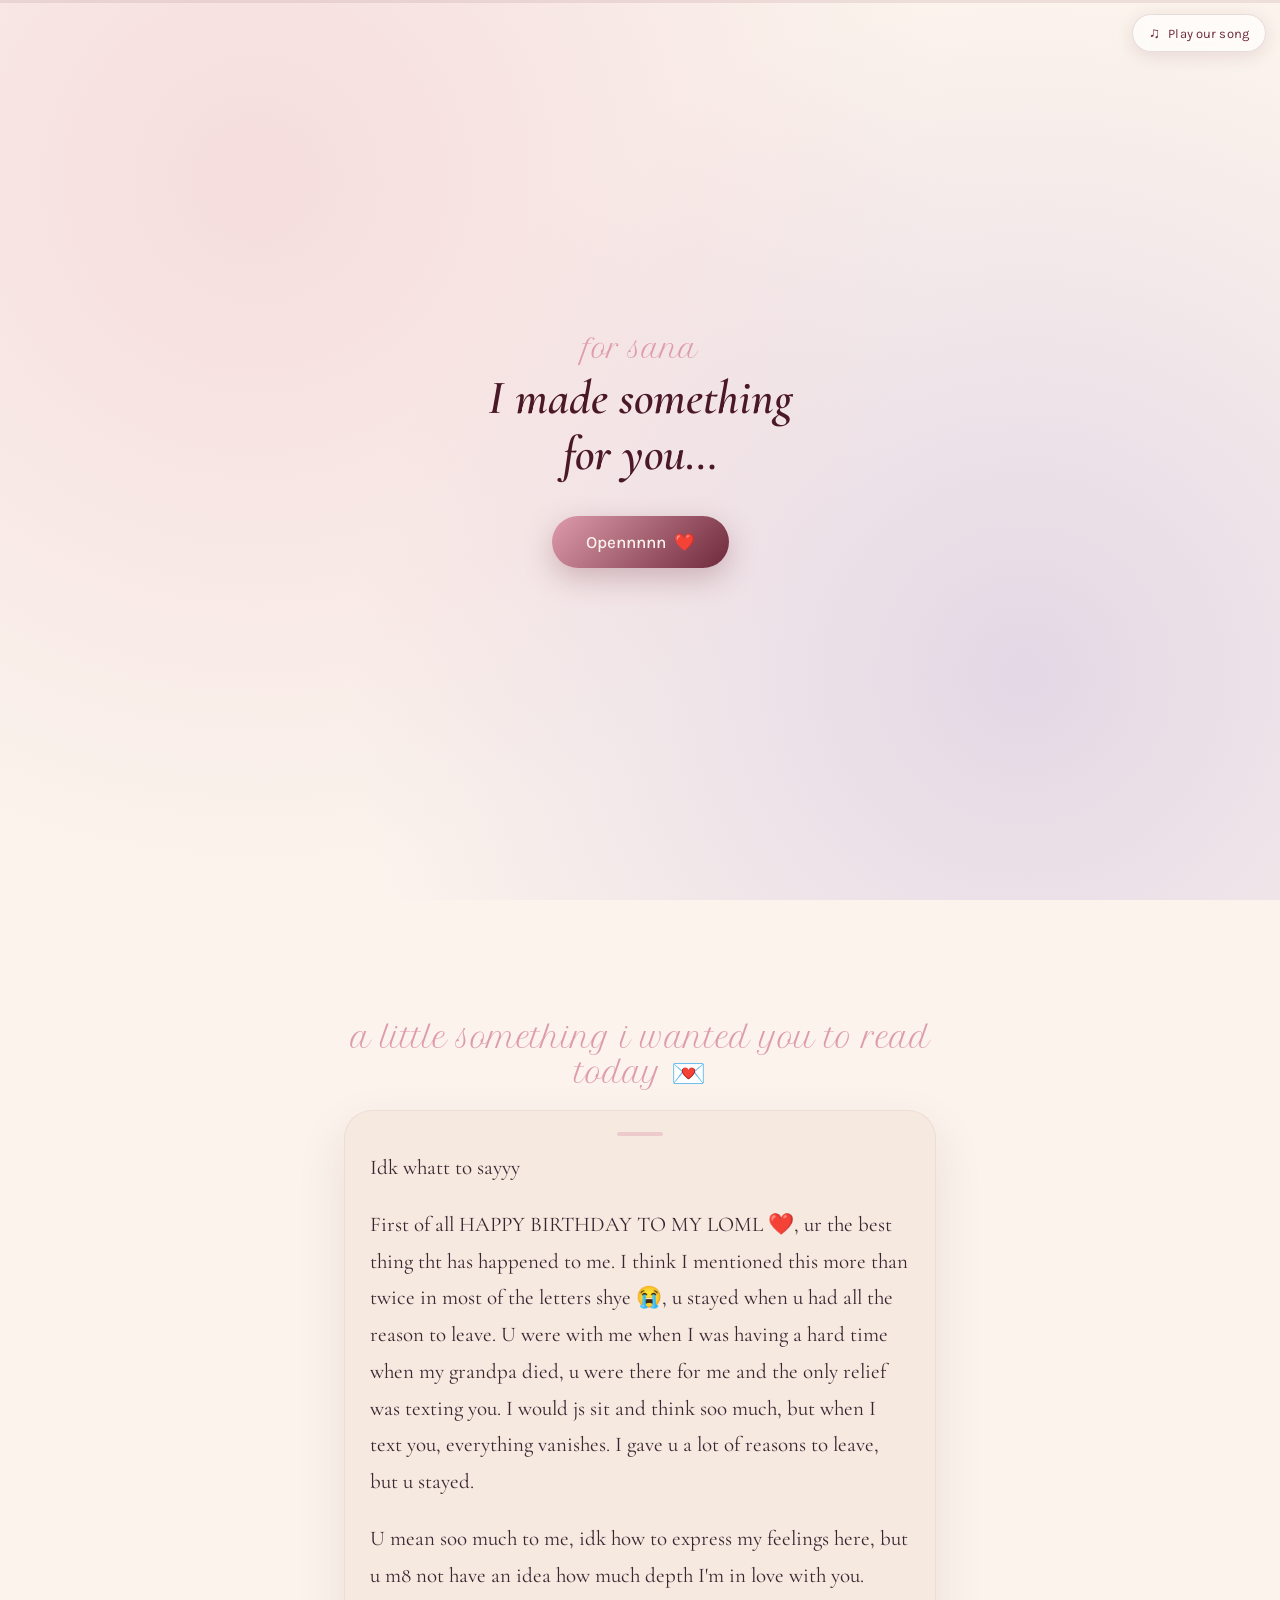
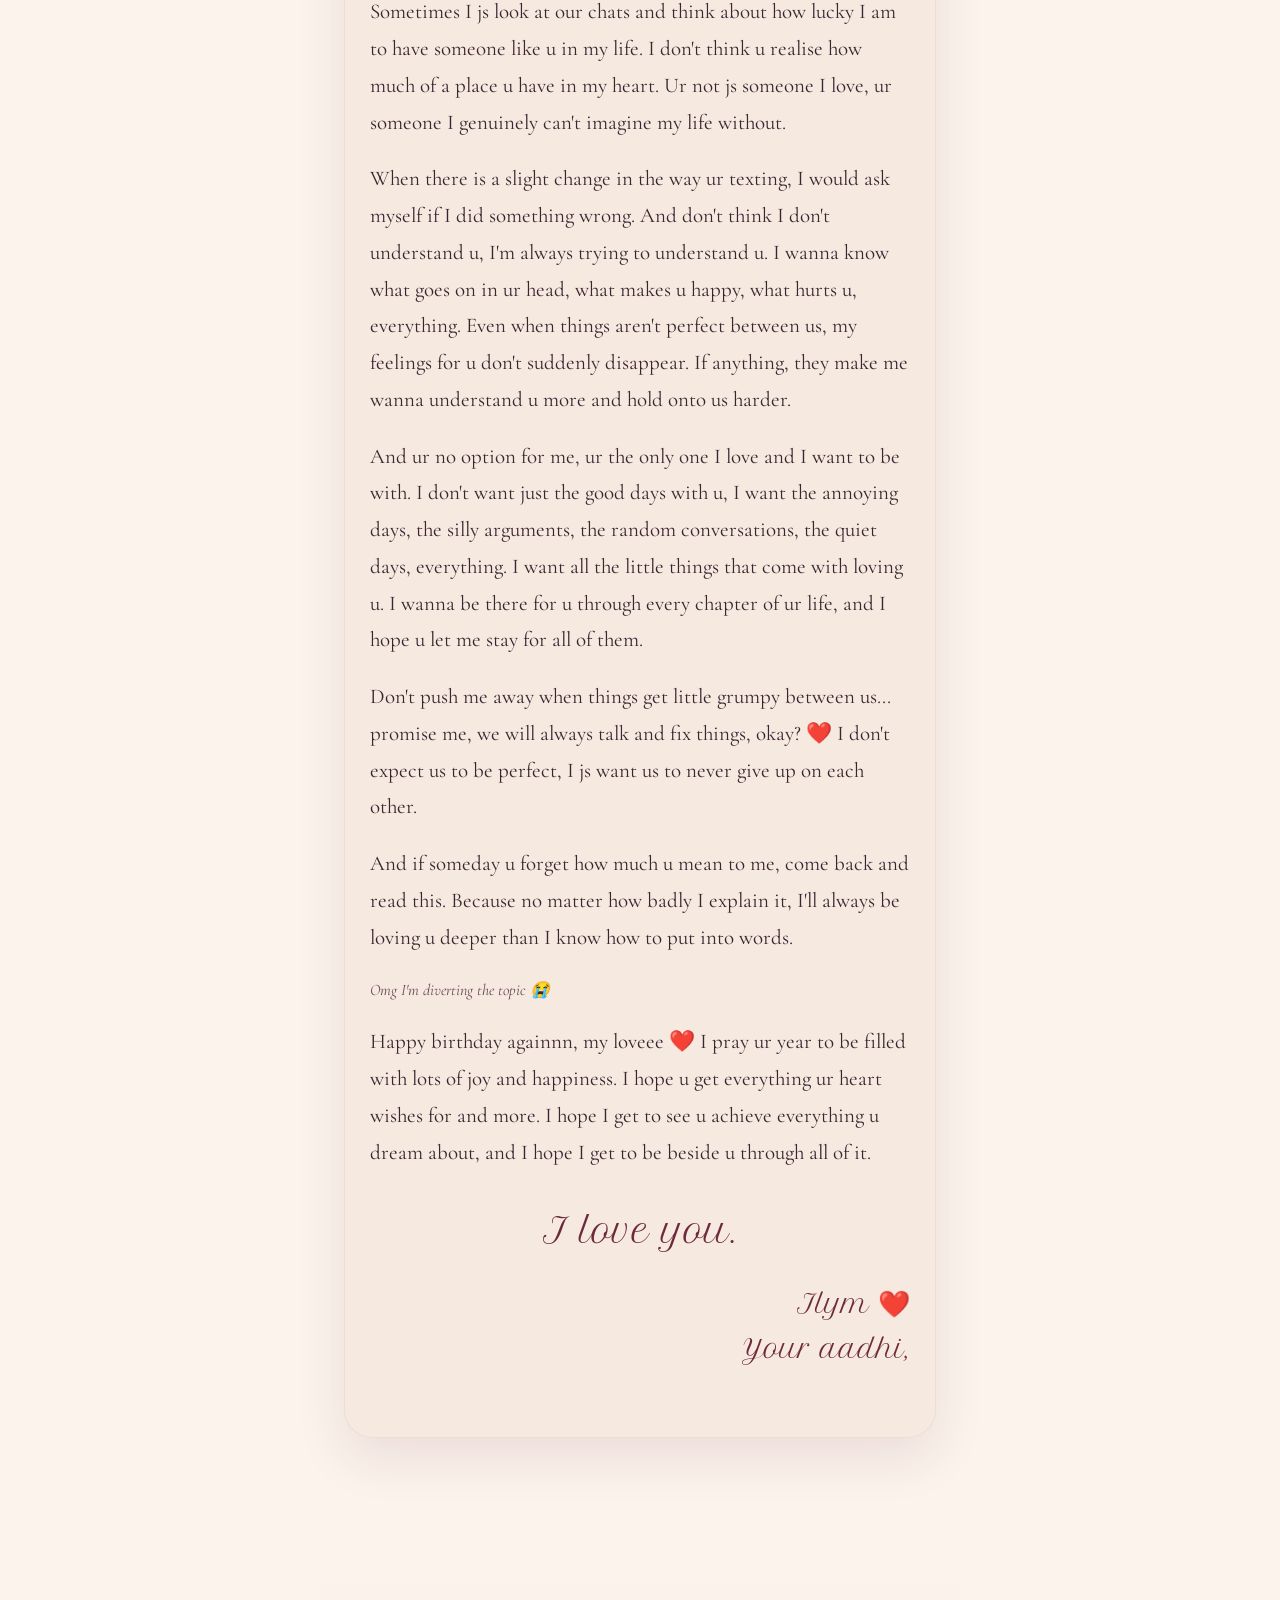
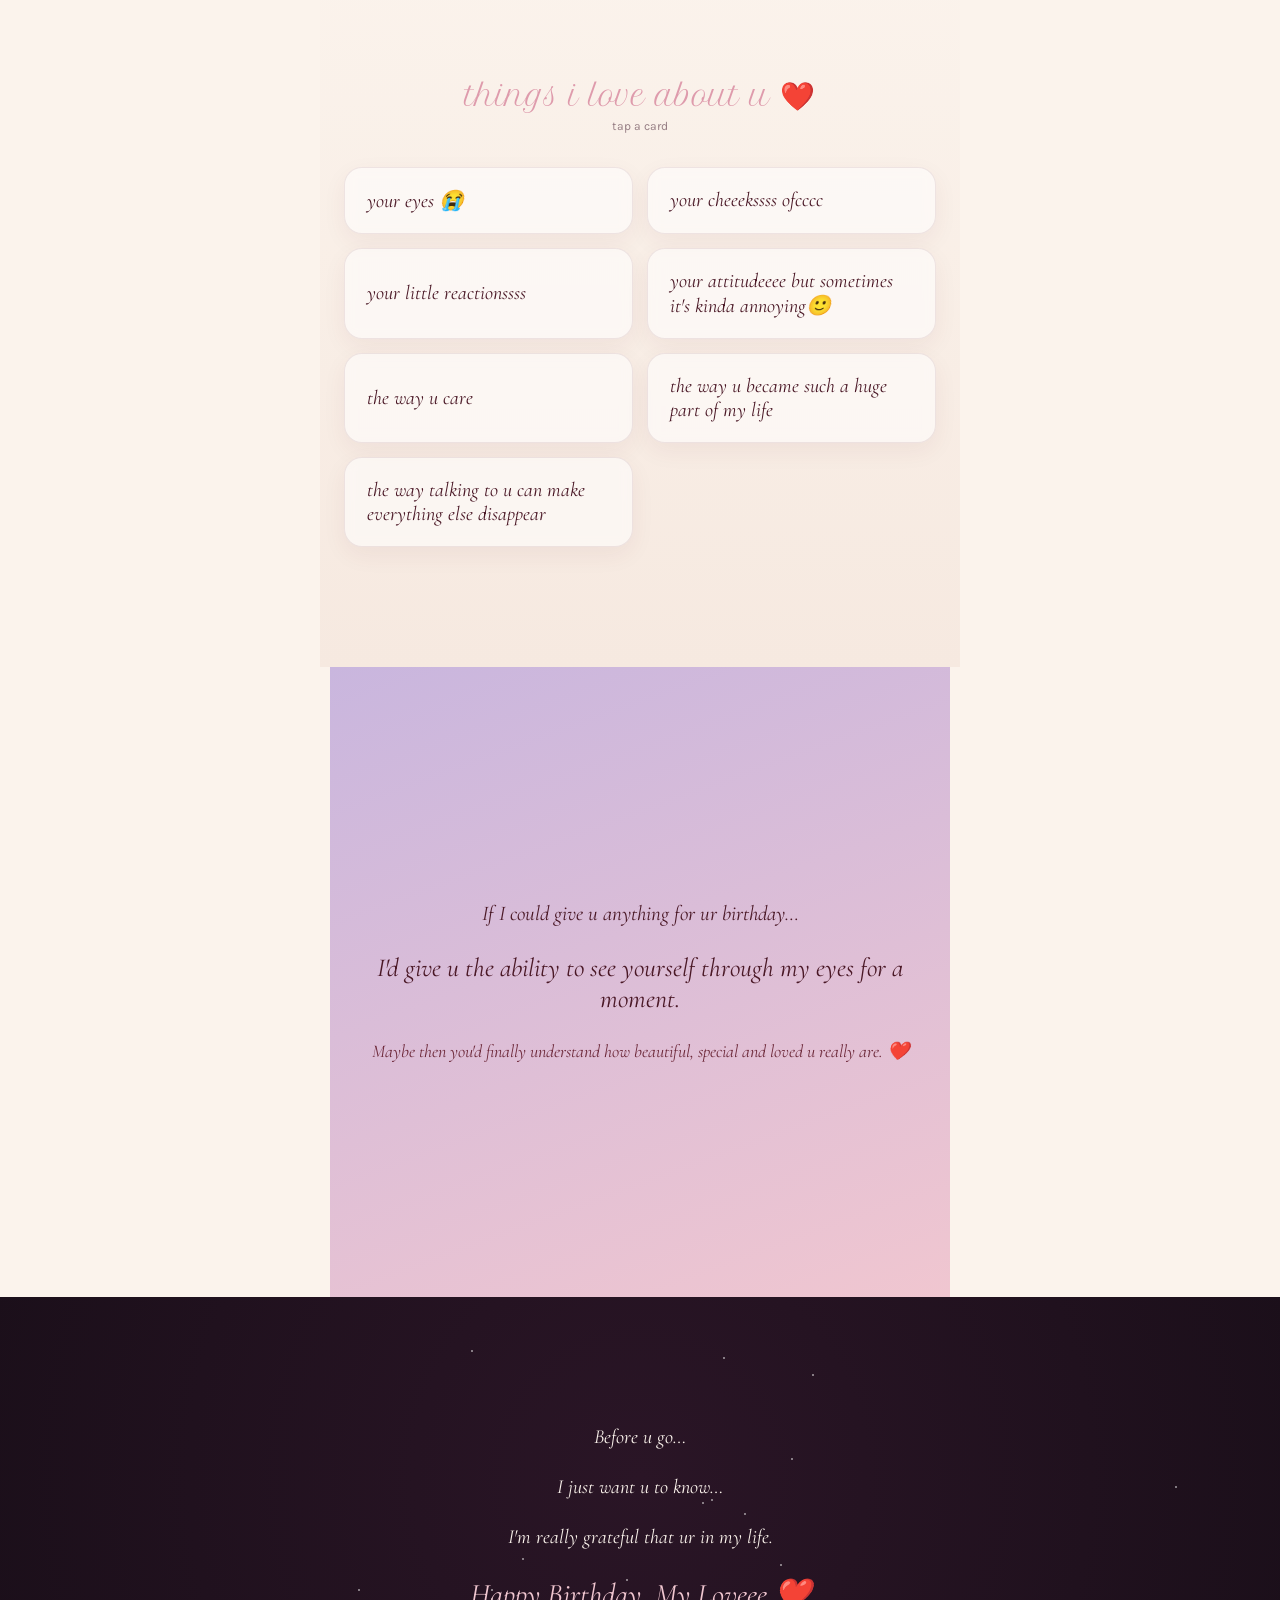
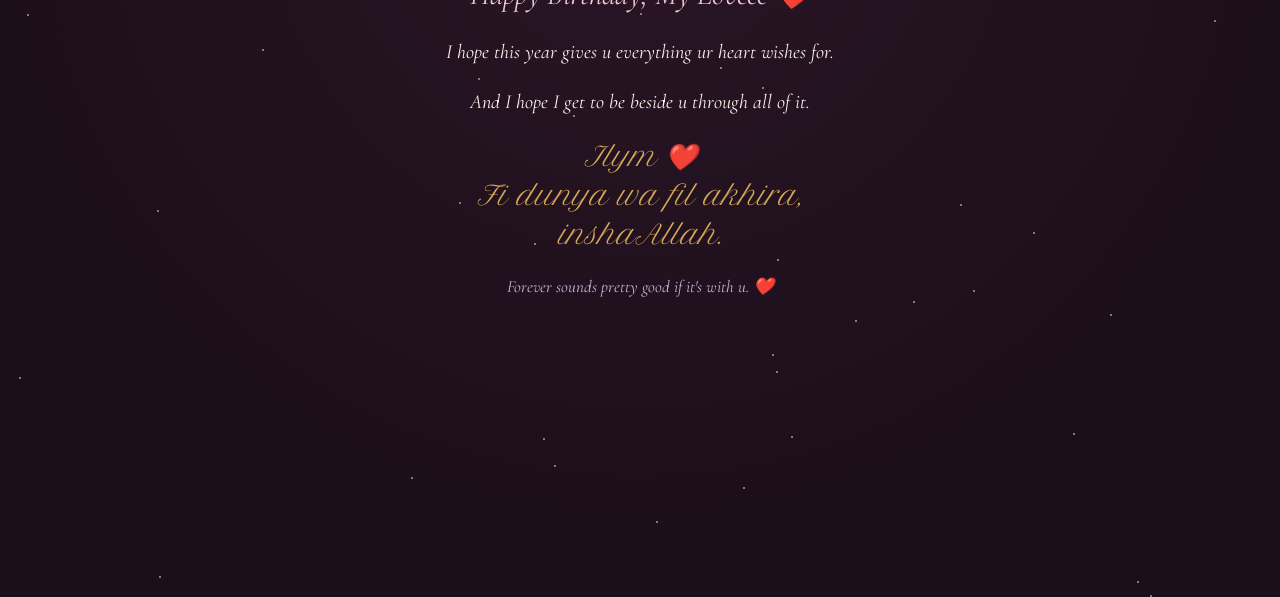
==== index.html @ a21d19b4 "Add files via upload" ====
<!DOCTYPE html>
<html lang="en">
<head>
<meta charset="UTF-8" />
<meta name="viewport" content="width=device-width, initial-scale=1.0, viewport-fit=cover" />
<title>Happy Birthday, My Love</title>
<link rel="preconnect" href="https://fonts.googleapis.com">
<link rel="preconnect" href="https://fonts.gstatic.com" crossorigin>
<link href="https://fonts.googleapis.com/css2?family=Cormorant+Garamond:ital,wght@0,400;0,500;0,600;1,400;1,500&family=Petit+Formal+Script&family=Karla:wght@400;500&display=swap" rel="stylesheet">
<link rel="stylesheet" href="style.css" />
</head>
<body>

<!-- progress bar -->
<div class="progress-track" aria-hidden="true">
  <div class="progress-fill" id="progressFill"></div>
</div>

<!-- floating hearts / sparkles layer (populated by script.js) -->
<div class="fx-layer" id="fxLayer" aria-hidden="true"></div>

<!-- music control -->
<div class="music-widget" id="musicWidget">
  <button class="music-toggle" id="musicToggle" aria-label="Play our song">
    <span class="music-icon">&#9835;</span>
    <span class="music-label">Play our song</span>
  </button>
  <div class="volume-row" id="volumeRow">
    <button class="mute-btn" id="muteBtn" aria-label="Mute">&#128266;</button>
    <input type="range" id="volumeSlider" min="0" max="100" value="55" aria-label="Volume" />
  </div>
  <!-- Replace src below with your song. Keep controls off; playback is user-initiated only. -->
  <audio id="bgMusic" loop preload="none">
    <source src="assets/our-song.mp3" type="audio/mpeg" />
  </audio>
</div>

<main id="main">

  <!-- ============ SECTION 0 — OPENING GATE ============ -->
  <section class="screen gate" id="gate">
    <div class="gate-inner">
      <p class="gate-eyebrow">for sana</p>
      <h1 class="gate-line">I made something<br>for you&hellip;</h1>
      <button class="open-btn" id="openBtn">
        <span>Opennnnn</span> <span class="heart-emoji">&#10084;&#65039;</span>
      </button>
    </div>
    <div class="gate-sparkles" aria-hidden="true"></div>
  </section>

  <!-- ============ SECTION 0.5 — TRANSITION GREETING ============ -->
  <section class="screen greet" id="greet">
    <h1 class="greet-line">Happy Birthday,<br>My Loveee <span class="heart-emoji">&#10084;&#65039;</span></h1>
  </section>

  <!-- ============ SECTION 1 — THE LETTER ============ -->
  <section class="section letter-section" id="letter-section">
    <p class="section-kicker">a little something i wanted you to read today &#128140;</p>

    <div class="letter-paper">
      <div class="letter-body" id="letterBody">
<p data-p>Idk whatt to sayyy</p>

<p data-p>First of all HAPPY BIRTHDAY TO MY LOML &#10084;&#65039;, ur the best thing tht has happened to me. I think I mentioned this more than twice in most of the letters shye &#128557;, u stayed when u had all the reason to leave. U were with me when I was having a hard time when my grandpa died, u were there for me and the only relief was texting you. I would js sit and think soo much, but when I text you, everything vanishes. I gave u a lot of reasons to leave, but u stayed.</p>

<p data-p>U mean soo much to me, idk how to express my feelings here, but u m8 not have an idea how much depth I'm in love with you. Sometimes I js look at our chats and think about how lucky I am to have someone like u in my life. I don't think u realise how much of a place u have in my heart. Ur not js someone I love, ur someone I genuinely can't imagine my life without.</p>

<p data-p>When there is a slight change in the way ur texting, I would ask myself if I did something wrong. And don't think I don't understand u, I'm always trying to understand u. I wanna know what goes on in ur head, what makes u happy, what hurts u, everything. Even when things aren't perfect between us, my feelings for u don't suddenly disappear. If anything, they make me wanna understand u more and hold onto us harder.</p>

<p data-p>And ur no option for me, ur the only one I love and I want to be with. I don't want just the good days with u, I want the annoying days, the silly arguments, the random conversations, the quiet days, everything. I want all the little things that come with loving u. I wanna be there for u through every chapter of ur life, and I hope u let me stay for all of them.</p>

<p data-p>Don't push me away when things get little grumpy between us... promise me, we will always talk and fix things, okay? &#10084;&#65039; I don't expect us to be perfect, I js want us to never give up on each other.</p>

<p data-p>And if someday u forget how much u mean to me, come back and read this. Because no matter how badly I explain it, I'll always be loving u deeper than I know how to put into words.</p>

<p class="letter-aside" data-p>Omg I'm diverting the topic &#128557;</p>

<p data-p>Happy birthday againnn, my loveee &#10084;&#65039; I pray ur year to be filled with lots of joy and happiness. I hope u get everything ur heart wishes for and more. I hope I get to see u achieve everything u dream about, and I hope I get to be beside u through all of it.</p>

<p class="letter-standalone" data-p>I love you.</p>

<p class="letter-signoff" data-p>Ilym &#10084;&#65039;<br>Your aadhi,</p>
      </div>
    </div>
  </section>

  <!-- ============ SECTION 2 — THINGS I LOVE ABOUT U ============ -->
  <section class="section love-section" id="love-section">
    <p class="section-kicker">things i love about u &#10084;&#65039;</p>
    <p class="section-hint">tap a card</p>

    <div class="love-grid" id="loveGrid">
      <button class="love-card" data-msg="i could get lost in them all day, not even exaggerating">
        <span class="love-front">your eyes &#128557;</span>
      </button>
      <button class="love-card" data-msg="ofccc the cutest thing i have ever seen in my life, no debate">
        <span class="love-front">your cheeekssss ofcccc</span>
      </button>
      <button class="love-card" data-msg="the way ur face does tht thing before u even say anything, i already know exactly what ur thinking">
        <span class="love-front">your little reactionssss</span>
      </button>
      <button class="love-card" data-msg="ok this one is a lil chaotic ngl but i wouldn't trade it for anything, it's just so u">
        <span class="love-front">your attitudeeee but sometimes it's kinda annoying&#128578;</span>
      </button>
      <button class="love-card" data-msg="the way u show up for people u love, it's actually one of my favorite things about u">
        <span class="love-front">the way u care</span>
      </button>
      <button class="love-card" data-msg="idk when it happened exactly but u became like, the main character of my whole life">
        <span class="love-front">the way u became such a huge part of my life</span>
      </button>
      <button class="love-card" data-msg="one text from u and every bad thing in my head just goes quiet">
        <span class="love-front">the way talking to u can make everything else disappear</span>
      </button>
    </div>
  </section>

  <!-- ============ SECTION 4 — IF I COULD GIVE U ANYTHING ============ -->
  <section class="section gift-section" id="gift-section">
    <p class="gift-line" data-p>If I could give u anything for ur birthday&hellip;</p>
    <p class="gift-line gift-line-main" data-p>I'd give u the ability to see yourself through my eyes for a moment.</p>
    <p class="gift-line gift-line-final" data-p>Maybe then you'd finally understand how beautiful, special and loved u really are. <span class="heart-emoji">&#10084;&#65039;</span></p>
  </section>

  <!-- ============ SECTION 5 — FINALE ============ -->
  <section class="screen finale" id="finale-section">
    <div class="stars" id="stars" aria-hidden="true"></div>
    <div class="finale-content">
      <p class="finale-line" data-p>Before u go&hellip;</p>
      <p class="finale-line" data-p>I just want u to know&hellip;</p>
      <p class="finale-line" data-p>I'm really grateful that ur in my life.</p>
      <p class="finale-line finale-big" data-p>Happy Birthday, My Loveee <span class="heart-emoji">&#10084;&#65039;</span></p>
      <p class="finale-line" data-p>I hope this year gives u everything ur heart wishes for.</p>
      <p class="finale-line" data-p>And I hope I get to be beside u through all of it.</p>
      <p class="finale-line finale-signoff" data-p>Ilym &#10084;&#65039;<br>Fi dunya wa fil akhira, inshaAllah.</p>
      <p class="finale-line finale-last" data-p>Forever sounds pretty good if it's with u. <span class="heart-emoji">&#10084;&#65039;</span></p>

      <div class="finale-heart" id="finaleHeart" aria-hidden="true">
        <svg viewBox="0 0 100 90" width="90" height="80">
          <path id="heartPath" d="M50 85 C 10 55, -5 25, 20 10 C 35 0, 48 8, 50 22 C 52 8, 65 0, 80 10 C 105 25, 90 55, 50 85 Z"/>
        </svg>
      </div>

      <button class="replay-btn" id="replayBtn">replay &#8635;</button>
    </div>
  </section>

</main>

<script src="script.js"></script>
</body>
</html>
---- style.css ----
/* ============================================================
   TOKENS
   ============================================================ */
:root{
  --cream:        #FBF3EC;
  --cream-2:      #F6E9E0;
  --blush:        #F0C6D0;
  --rose:         #DE9BAC;
  --burgundy:     #6E2A3B;
  --burgundy-deep:#4A1826;
  --lavender:     #C9B6DE;
  --ink:          #3A2430;
  --ink-soft:     #6B4C58;
  --dark-bg:      #1B0F1A;
  --dark-bg-2:    #2A1526;
  --gold:         #D9A857;

  --font-display: "Cormorant Garamond", serif;
  --font-script:  "Petit Formal Script", cursive;
  --font-body:    "Karla", sans-serif;

  --radius-lg: 28px;
  --radius-md: 18px;
  --ease: cubic-bezier(.22,.85,.32,1);
}

*,*::before,*::after{ box-sizing: border-box; }
html{ scroll-behavior: smooth; }

body{
  margin:0;
  font-family: var(--font-body);
  color: var(--ink);
  background: var(--cream);
  overflow-x: hidden;
  -webkit-tap-highlight-color: transparent;
}

@media (prefers-reduced-motion: reduce){
  *{ animation-duration: .001ms !important; animation-iteration-count: 1 !important; transition-duration: .001ms !important; scroll-behavior: auto !important; }
}

h1,h2,h3{ font-family: var(--font-display); font-weight:600; margin:0; }
p{ margin:0; }

.heart-emoji{ display:inline-block; }

/* ============================================================
   PROGRESS BAR
   ============================================================ */
.progress-track{
  position: fixed; top:0; left:0; right:0; height:3px;
  background: rgba(110,42,59,0.1);
  z-index: 500;
}
.progress-fill{
  height:100%; width:0%;
  background: linear-gradient(90deg, var(--rose), var(--burgundy));
  transition: width .1s linear;
}

/* ============================================================
   FX LAYER — floating hearts / sparkles
   ============================================================ */
.fx-layer{
  position: fixed; inset:0; pointer-events:none; z-index: 400; overflow:hidden;
}
.fx-heart, .fx-spark{
  position:absolute; will-change: transform, opacity;
}
.fx-heart{ font-size: 20px; opacity:.9; animation: floatUp 2.6s var(--ease) forwards; }
.fx-spark{ width:6px; height:6px; border-radius:50%; background: var(--gold); animation: sparkUp 1.6s ease-out forwards; }

@keyframes floatUp{
  0%{ transform: translateY(0) scale(.6) rotate(0deg); opacity:0; }
  15%{ opacity:1; }
  100%{ transform: translateY(-160px) scale(1.1) rotate(12deg); opacity:0; }
}
@keyframes sparkUp{
  0%{ transform: translateY(0) scale(0); opacity:0; }
  20%{ opacity:1; }
  100%{ transform: translateY(-70px) scale(1); opacity:0; }
}

/* ============================================================
   MUSIC WIDGET
   ============================================================ */
.music-widget{
  position: fixed; top: 14px; right: 14px; z-index: 450;
  display:flex; flex-direction:column; align-items:flex-end; gap:8px;
}
.music-toggle{
  display:flex; align-items:center; gap:8px;
  background: rgba(255,255,255,0.65);
  backdrop-filter: blur(10px);
  border: 1px solid rgba(110,42,59,0.15);
  color: var(--burgundy);
  padding: 9px 16px;
  border-radius: 999px;
  font-family: var(--font-body);
  font-size: 13px;
  letter-spacing: .01em;
  cursor:pointer;
  box-shadow: 0 4px 18px rgba(110,42,59,0.12);
  transition: transform .25s var(--ease), background .25s;
}
.music-toggle:active{ transform: scale(.96); }
.music-toggle.playing{ background: var(--burgundy); color: var(--cream); }
.music-icon{ font-size: 15px; }

.volume-row{
  display:none; align-items:center; gap:8px;
  background: rgba(255,255,255,0.65);
  backdrop-filter: blur(10px);
  border: 1px solid rgba(110,42,59,0.15);
  padding: 6px 12px;
  border-radius: 999px;
  box-shadow: 0 4px 18px rgba(110,42,59,0.1);
}
.volume-row.show{ display:flex; }
.mute-btn{ background:none; border:none; cursor:pointer; font-size:14px; color: var(--burgundy); }
#volumeSlider{ width: 80px; accent-color: var(--burgundy); }

/* ============================================================
   FULL SCREEN SECTIONS (gate / greet / finale)
   ============================================================ */
.screen{
  min-height: 100svh;
  display:flex; align-items:center; justify-content:center;
  text-align:center;
  padding: 32px 24px;
  position: relative;
}

/* ---- Gate ---- */
.gate{
  background:
    radial-gradient(circle at 20% 20%, rgba(240,198,208,0.5), transparent 55%),
    radial-gradient(circle at 80% 75%, rgba(201,182,222,0.45), transparent 55%),
    var(--cream);
}
.gate-inner{ position: relative; z-index: 2; max-width: 420px; }
.gate-eyebrow{
  font-family: var(--font-script);
  font-size: 26px;
  color: var(--rose);
  margin-bottom: 6px;
}
.gate-line{
  font-size: clamp(34px, 9vw, 48px);
  line-height: 1.15;
  color: var(--burgundy-deep);
  margin-bottom: 34px;
  font-style: italic;
}
.open-btn{
  font-family: var(--font-body);
  font-weight: 500;
  font-size: 17px;
  color: var(--cream);
  background: linear-gradient(135deg, var(--rose), var(--burgundy));
  border: none;
  padding: 16px 34px;
  border-radius: 999px;
  cursor: pointer;
  box-shadow: 0 10px 30px rgba(110,42,59,0.28);
  display: inline-flex; align-items:center; gap:8px;
  transition: transform .3s var(--ease), box-shadow .3s var(--ease);
  animation: pulseBtn 2.4s ease-in-out infinite;
}
.open-btn:active{ transform: scale(.95); }
@keyframes pulseBtn{
  0%,100%{ box-shadow: 0 10px 30px rgba(110,42,59,0.28); }
  50%{ box-shadow: 0 10px 40px rgba(110,42,59,0.42); }
}

.gate.fading{ opacity:0; transform: scale(1.03); transition: opacity .7s var(--ease), transform .7s var(--ease); pointer-events:none; }

/* ---- Greet ---- */
.greet{
  position: fixed; inset:0; z-index: 300;
  background: linear-gradient(160deg, var(--blush), var(--lavender) 130%);
  opacity:0; pointer-events:none;
  transition: opacity .9s var(--ease);
}
.greet.show{ opacity:1; pointer-events:auto; }
.greet.hide{ opacity:0; pointer-events:none; transition: opacity .9s var(--ease); }
.greet-line{
  font-size: clamp(32px, 9vw, 52px);
  color: var(--burgundy-deep);
  line-height: 1.2;
  font-style: italic;
  opacity:0;
  transform: translateY(14px);
  transition: opacity 1s var(--ease), transform 1s var(--ease);
}
.greet.show .greet-line{ opacity:1; transform: translateY(0); transition-delay:.3s; }

body.locked{ overflow:hidden; height:100svh; }

/* ============================================================
   GENERIC SECTION SHELL
   ============================================================ */
.section{
  padding: 90px 22px;
  max-width: 640px;
  margin: 0 auto;
}
.section-kicker{
  font-family: var(--font-script);
  font-size: 28px;
  color: var(--rose);
  text-align:center;
  margin-bottom: 6px;
}
.section-hint{
  text-align:center;
  font-size: 12px;
  color: var(--ink-soft);
  opacity:.7;
  margin-bottom: 34px;
}

/* ============================================================
   SECTION 1 — LETTER
   ============================================================ */
.letter-section{ background: var(--cream); }
.letter-paper{
  background: var(--cream-2);
  border-radius: var(--radius-lg);
  padding: 40px 26px 46px;
  box-shadow: 0 20px 50px rgba(110,42,59,0.1), inset 0 0 0 1px rgba(110,42,59,0.06);
  position: relative;
  margin-top: 20px;
}
.letter-paper::before{
  content:"";
  position:absolute; top: 22px; left: 50%; transform: translateX(-50%);
  width: 46px; height: 4px; border-radius: 4px;
  background: var(--rose); opacity:.4;
}
.letter-body{
  font-family: var(--font-display);
  font-size: 19px;
  line-height: 1.75;
  color: var(--ink);
}
.letter-body p{
  margin-bottom: 20px;
  opacity: 0;
  transform: translateY(16px);
  transition: opacity .8s var(--ease), transform .8s var(--ease);
}
.letter-body p.in-view{ opacity:1; transform: translateY(0); }
.letter-aside{ font-style: italic; color: var(--ink-soft); font-size: 16px; }
.letter-standalone{
  font-family: var(--font-script);
  font-size: 34px;
  color: var(--burgundy);
  text-align:center;
  margin: 30px 0;
}
.letter-signoff{
  font-family: var(--font-script);
  font-size: 26px;
  color: var(--burgundy);
  text-align: right;
}

/* ============================================================
   SECTION 2 — THINGS I LOVE
   ============================================================ */
.love-section{ background: linear-gradient(180deg, var(--cream), var(--cream-2)); }
.love-grid{
  display:grid;
  grid-template-columns: 1fr;
  gap: 14px;
}
.love-card{
  text-align:left;
  border:none;
  background: rgba(255,255,255,0.55);
  backdrop-filter: blur(6px);
  border: 1px solid rgba(110,42,59,0.1);
  border-radius: var(--radius-md);
  padding: 20px 22px;
  cursor:pointer;
  font-family: var(--font-body);
  color: var(--ink);
  box-shadow: 0 8px 24px rgba(110,42,59,0.06);
  transition: transform .35s var(--ease), box-shadow .35s var(--ease), background .35s var(--ease);
  position:relative;
  overflow:hidden;
}
.love-front{
  font-family: var(--font-display);
  font-size: 20px;
  font-style: italic;
  color: var(--burgundy-deep);
  display:block;
}
.love-card .love-back{
  display:block;
  margin-top: 0;
  max-height: 0;
  overflow:hidden;
  font-size: 15px;
  color: var(--ink-soft);
  transition: max-height .45s var(--ease), margin-top .45s var(--ease);
}
.love-card.open{
  background: rgba(255,255,255,0.85);
  box-shadow: 0 14px 34px rgba(110,42,59,0.14);
}
.love-card.open .love-back{
  max-height: 120px;
  margin-top: 10px;
}

/* ============================================================
   SECTION 3 — MEMORIES / SCRAPBOOK
   ============================================================ */
.memories-section{ background: var(--cream-2); }
.scrapbook{
  display:grid;
  grid-template-columns: 1fr 1fr;
  gap: 20px 16px;
  margin-top: 10px;
}
.polaroid{
  background: #fff;
  border: none;
  padding: 10px 10px 34px;
  border-radius: 6px;
  box-shadow: 0 10px 22px rgba(110,42,59,0.16);
  cursor: pointer;
  transform: rotate(var(--r));
  transition: transform .3s var(--ease), box-shadow .3s var(--ease);
  position: relative;
}
.polaroid:active{ transform: rotate(0deg) scale(.97); }
.polaroid img{
  width: 100%;
  aspect-ratio: 1/1.05;
  object-fit: cover;
  display:block;
  border-radius: 2px;
  background: linear-gradient(135deg, var(--blush), var(--lavender));
}
.polaroid.img-missing img{ opacity:0; }
.polaroid.img-missing::before{
  content: "add photo";
  position:absolute; top:10px; left:10px; right:10px;
  aspect-ratio: 1/1.05;
  display:flex; align-items:center; justify-content:center;
  font-family: var(--font-body); font-size:12px; color: var(--burgundy);
  background: linear-gradient(135deg, var(--blush), var(--lavender));
  border-radius: 2px;
}
.polaroid-caption{
  position:absolute; bottom:8px; left:10px; right:10px;
  font-family: var(--font-script);
  font-size: 15px;
  color: var(--ink-soft);
  text-align:center;
  line-height:1.2;
}

.lightbox{
  position: fixed; inset:0; z-index: 900;
  background: rgba(26,15,24,0.92);
  display:flex; flex-direction:column; align-items:center; justify-content:center;
  gap: 16px;
  padding: 24px;
  opacity:0; pointer-events:none;
  transition: opacity .3s var(--ease);
}
.lightbox.show{ opacity:1; pointer-events:auto; }
.lightbox img{
  max-width: 92vw; max-height: 70vh;
  border-radius: 10px;
  box-shadow: 0 20px 60px rgba(0,0,0,0.5);
}
.lightbox-caption{
  font-family: var(--font-script);
  font-size: 20px;
  color: var(--blush);
  text-align:center;
}
.lightbox-close{
  position:absolute; top: 18px; right: 20px;
  background:none; border:none; color: var(--blush);
  font-size: 32px; cursor:pointer; line-height:1;
}

/* ============================================================
   SECTION 4 — GIFT
   ============================================================ */
.gift-section{
  background: linear-gradient(160deg, var(--lavender), var(--blush));
  min-height: 70svh;
  display:flex; flex-direction:column; align-items:center; justify-content:center;
  gap: 26px;
  text-align:center;
  max-width: 620px;
}
.gift-line{
  font-family: var(--font-display);
  font-style: italic;
  font-size: 21px;
  color: var(--burgundy-deep);
  opacity:0; transform: translateY(14px);
  transition: opacity 1s var(--ease), transform 1s var(--ease);
}
.gift-line.in-view{ opacity:1; transform: translateY(0); }
.gift-line-main{ font-size: 26px; }
.gift-line-final{ font-size: 18px; color: var(--burgundy); }

/* ============================================================
   SECTION 5 — FINALE
   ============================================================ */
.finale{
  background: radial-gradient(circle at 50% 20%, var(--dark-bg-2), var(--dark-bg) 70%);
  color: var(--cream);
  flex-direction: column;
  overflow:hidden;
}
.stars{ position:absolute; inset:0; }
.star{
  position:absolute; width:2px; height:2px; border-radius:50%;
  background: #fff; opacity:.6;
  animation: twinkle 3s ease-in-out infinite;
}
@keyframes twinkle{ 0%,100%{ opacity:.2; } 50%{ opacity:.9; } }

.finale-content{ position:relative; z-index:2; max-width: 480px; }
.finale-line{
  font-family: var(--font-display);
  font-style: italic;
  font-size: 20px;
  line-height:1.5;
  margin-bottom: 20px;
  opacity:0; transform: translateY(12px);
  transition: opacity 1s var(--ease), transform 1s var(--ease);
}
.finale-line.in-view{ opacity:1; transform: translateY(0); }
.finale-big{ font-size: 30px; color: var(--blush); }
.finale-signoff{ font-family: var(--font-script); font-size: 26px; color: var(--gold); }
.finale-last{ font-size: 17px; color: var(--lavender); margin-top: 10px; }

.finale-heart{
  margin: 20px auto 0;
  width: 90px; height: 80px;
  opacity: 0;
  transition: opacity 1.2s var(--ease);
}
.finale-heart.show{ opacity:1; }
.finale-heart svg path{
  fill: none;
  stroke: var(--rose);
  stroke-width: 2;
  stroke-dasharray: 400;
  stroke-dashoffset: 400;
  animation: drawHeart 1.8s var(--ease) forwards, fillHeart 1s ease-in .8s forwards;
}
@keyframes drawHeart{ to{ stroke-dashoffset: 0; } }
@keyframes fillHeart{ to{ fill: var(--rose); } }

.replay-btn{
  margin-top: 34px;
  background: transparent;
  border: 1px solid rgba(240,198,208,0.4);
  color: var(--blush);
  padding: 11px 26px;
  border-radius: 999px;
  font-family: var(--font-body);
  font-size: 13px;
  letter-spacing: .04em;
  cursor:pointer;
  opacity:0;
  transition: opacity 1s var(--ease), background .3s, transform .3s;
}
.replay-btn.show{ opacity:.85; }
.replay-btn:active{ transform: scale(.95); }

/* ============================================================
   RESPONSIVE — DESKTOP ENHANCEMENTS
   ============================================================ */
@media (min-width: 720px){
  .letter-body{ font-size: 21px; }
  .scrapbook{ grid-template-columns: repeat(3, 1fr); gap: 26px; }
  .love-grid{ grid-template-columns: 1fr 1fr; }
  .section{ padding: 120px 24px; }
}
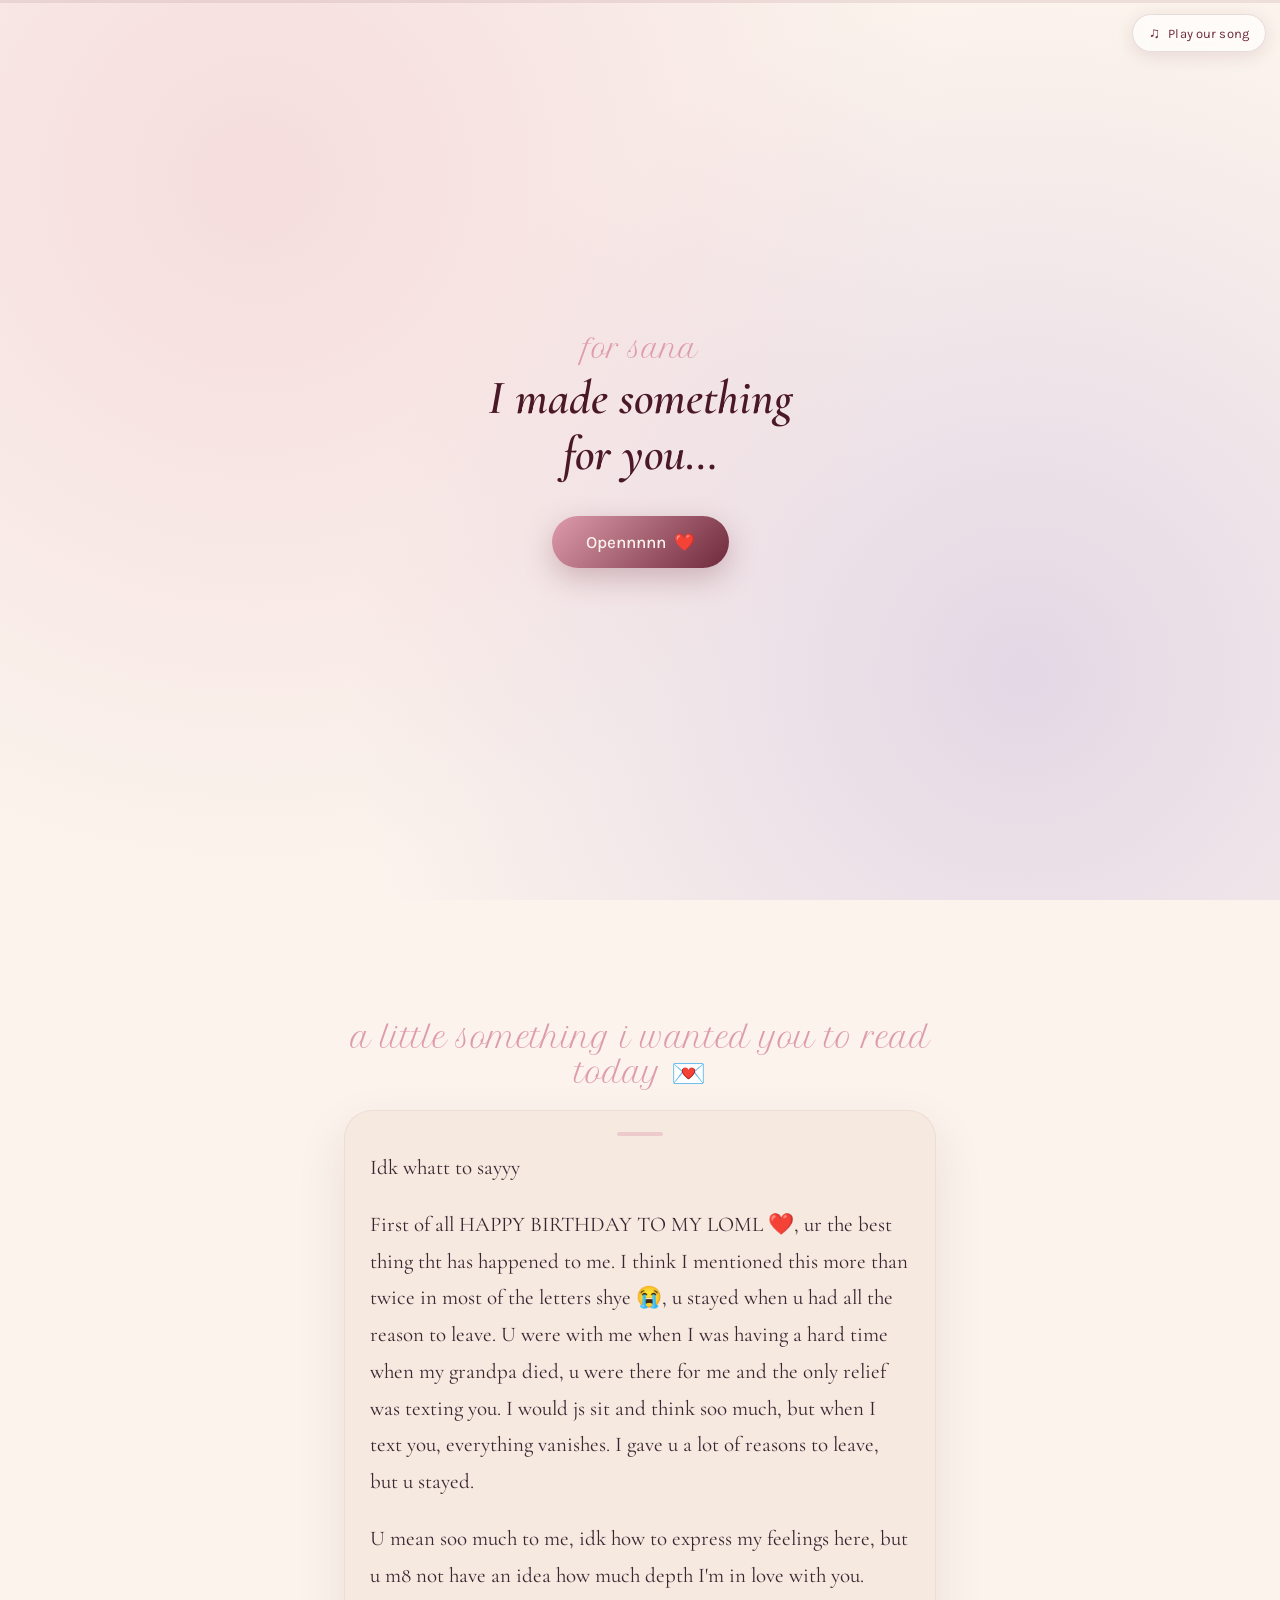
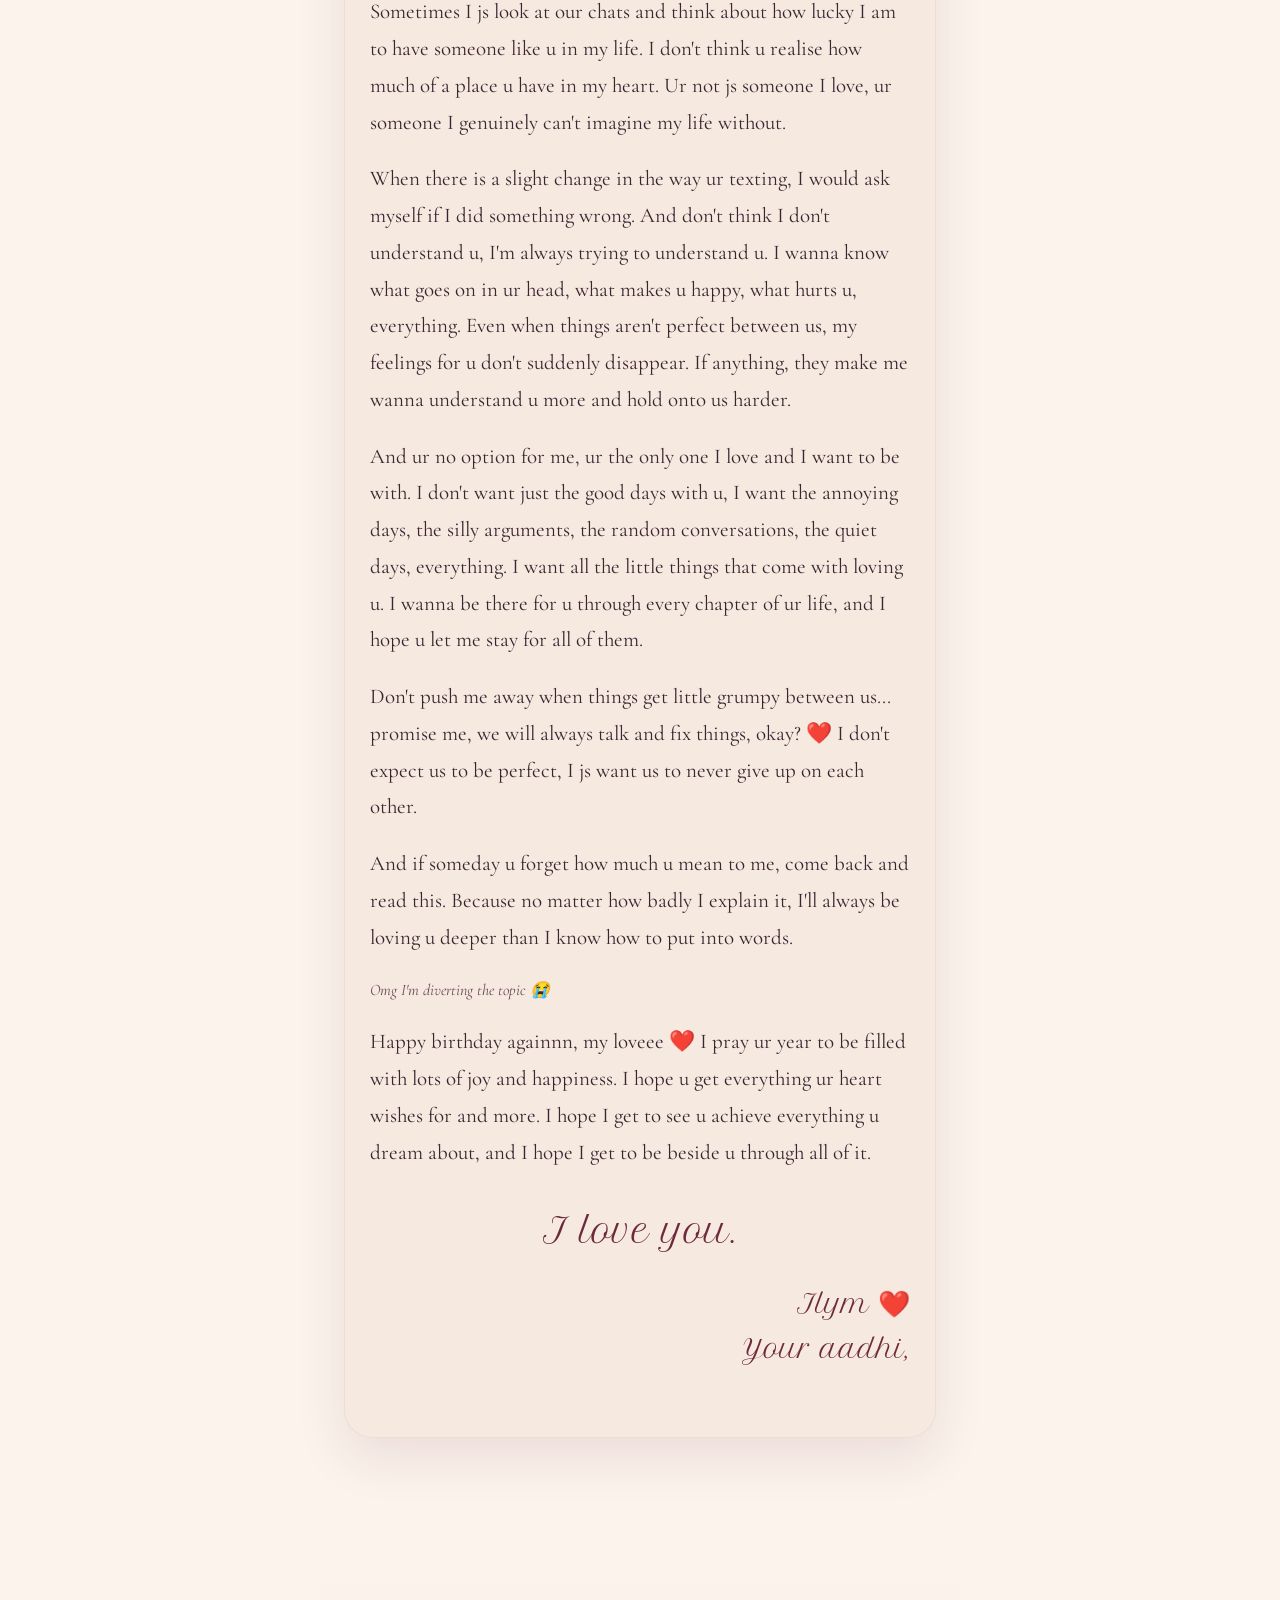
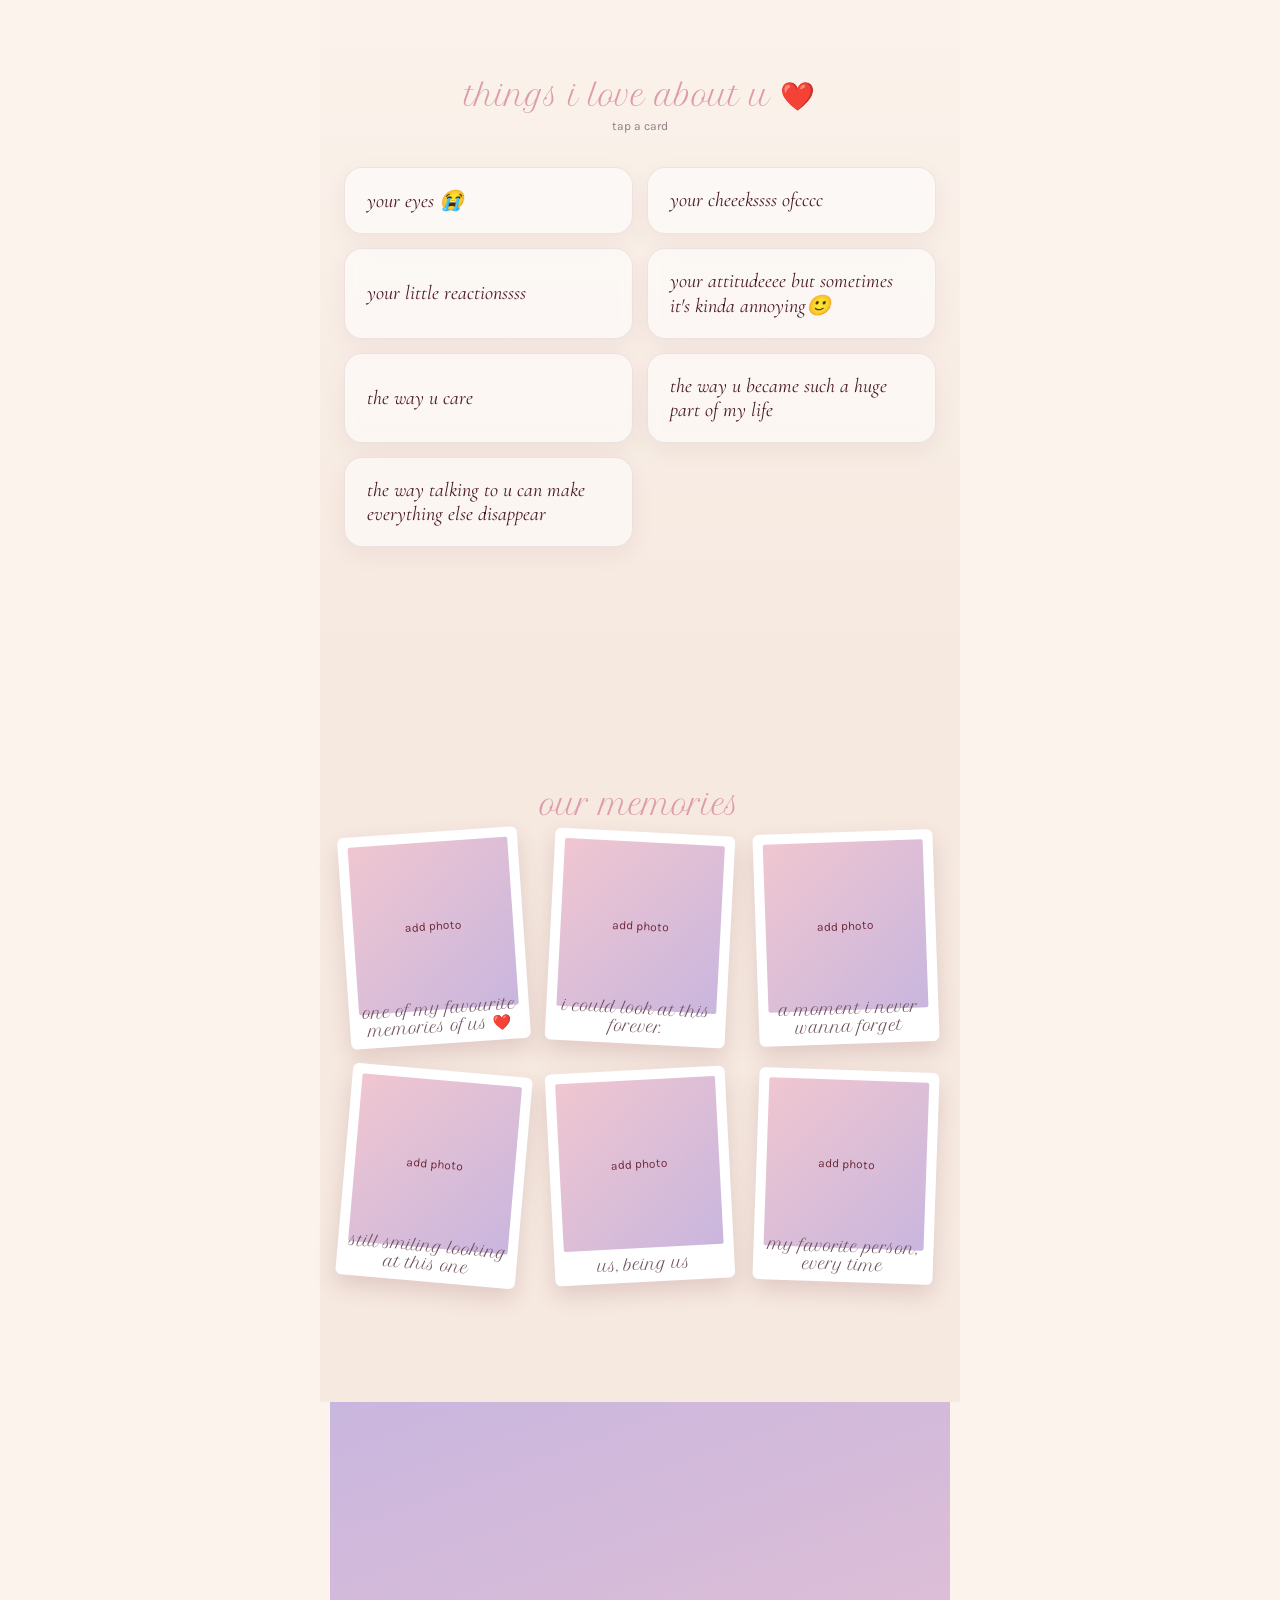
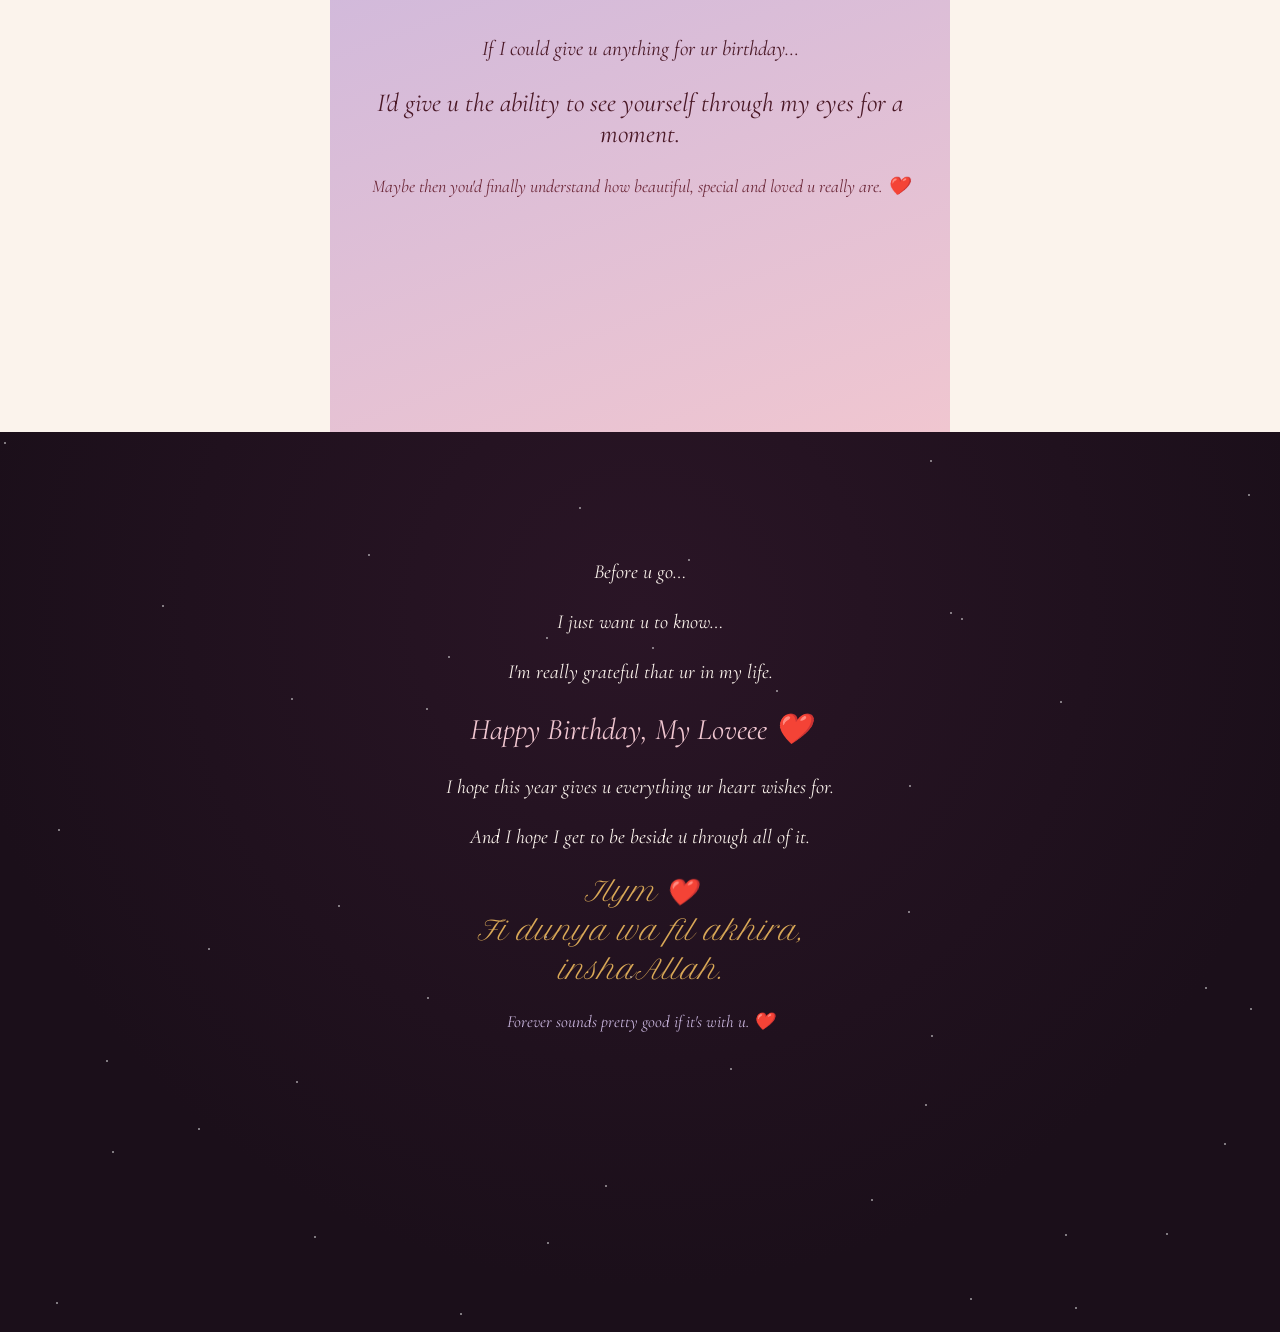
==== commit 8326d511: "Add files via upload" ====
--- a/index.html
+++ b/index.html
@@ -115,6 +115,51 @@
     </div>
   </section>
 
+  <!-- ============ SECTION 3 — OUR MEMORIES ============ -->
+  <section class="section memories-section" id="memories-section">
+    <p class="section-kicker">our memories</p>
+
+    <!--
+      PHOTO SETUP:
+      Drop your photos into the /assets folder using these exact filenames,
+      or edit the src="" paths below to match your own filenames:
+      assets/memory1.jpg ... assets/memory6.jpg
+    -->
+    <div class="scrapbook" id="scrapbook">
+      <button class="polaroid" style="--r:-4deg" data-full="assets/memory1.jpg">
+        <img src="assets/memory1.jpg" alt="Memory 1" loading="lazy" onerror="this.parentElement.classList.add('img-missing')">
+        <span class="polaroid-caption">one of my favourite memories of us &#10084;&#65039;</span>
+      </button>
+      <button class="polaroid" style="--r:3deg" data-full="assets/memory2.jpg">
+        <img src="assets/memory2.jpg" alt="Memory 2" loading="lazy" onerror="this.parentElement.classList.add('img-missing')">
+        <span class="polaroid-caption">i could look at this forever.</span>
+      </button>
+      <button class="polaroid" style="--r:-2deg" data-full="assets/memory3.jpg">
+        <img src="assets/memory3.jpg" alt="Memory 3" loading="lazy" onerror="this.parentElement.classList.add('img-missing')">
+        <span class="polaroid-caption">a moment i never wanna forget</span>
+      </button>
+      <button class="polaroid" style="--r:5deg" data-full="assets/memory4.jpg">
+        <img src="assets/memory4.jpg" alt="Memory 4" loading="lazy" onerror="this.parentElement.classList.add('img-missing')">
+        <span class="polaroid-caption">still smiling looking at this one</span>
+      </button>
+      <button class="polaroid" style="--r:-3deg" data-full="assets/memory5.jpg">
+        <img src="assets/memory5.jpg" alt="Memory 5" loading="lazy" onerror="this.parentElement.classList.add('img-missing')">
+        <span class="polaroid-caption">us, being us</span>
+      </button>
+      <button class="polaroid" style="--r:2deg" data-full="assets/memory6.jpg">
+        <img src="assets/memory6.jpg" alt="Memory 6" loading="lazy" onerror="this.parentElement.classList.add('img-missing')">
+        <span class="polaroid-caption">my favorite person, every time</span>
+      </button>
+    </div>
+  </section>
+
+  <!-- lightbox -->
+  <div class="lightbox" id="lightbox">
+    <button class="lightbox-close" id="lightboxClose" aria-label="Close">&times;</button>
+    <img src="" alt="" id="lightboxImg" />
+    <p class="lightbox-caption" id="lightboxCaption"></p>
+  </div>
+
   <!-- ============ SECTION 4 — IF I COULD GIVE U ANYTHING ============ -->
   <section class="section gift-section" id="gift-section">
     <p class="gift-line" data-p>If I could give u anything for ur birthday&hellip;</p>
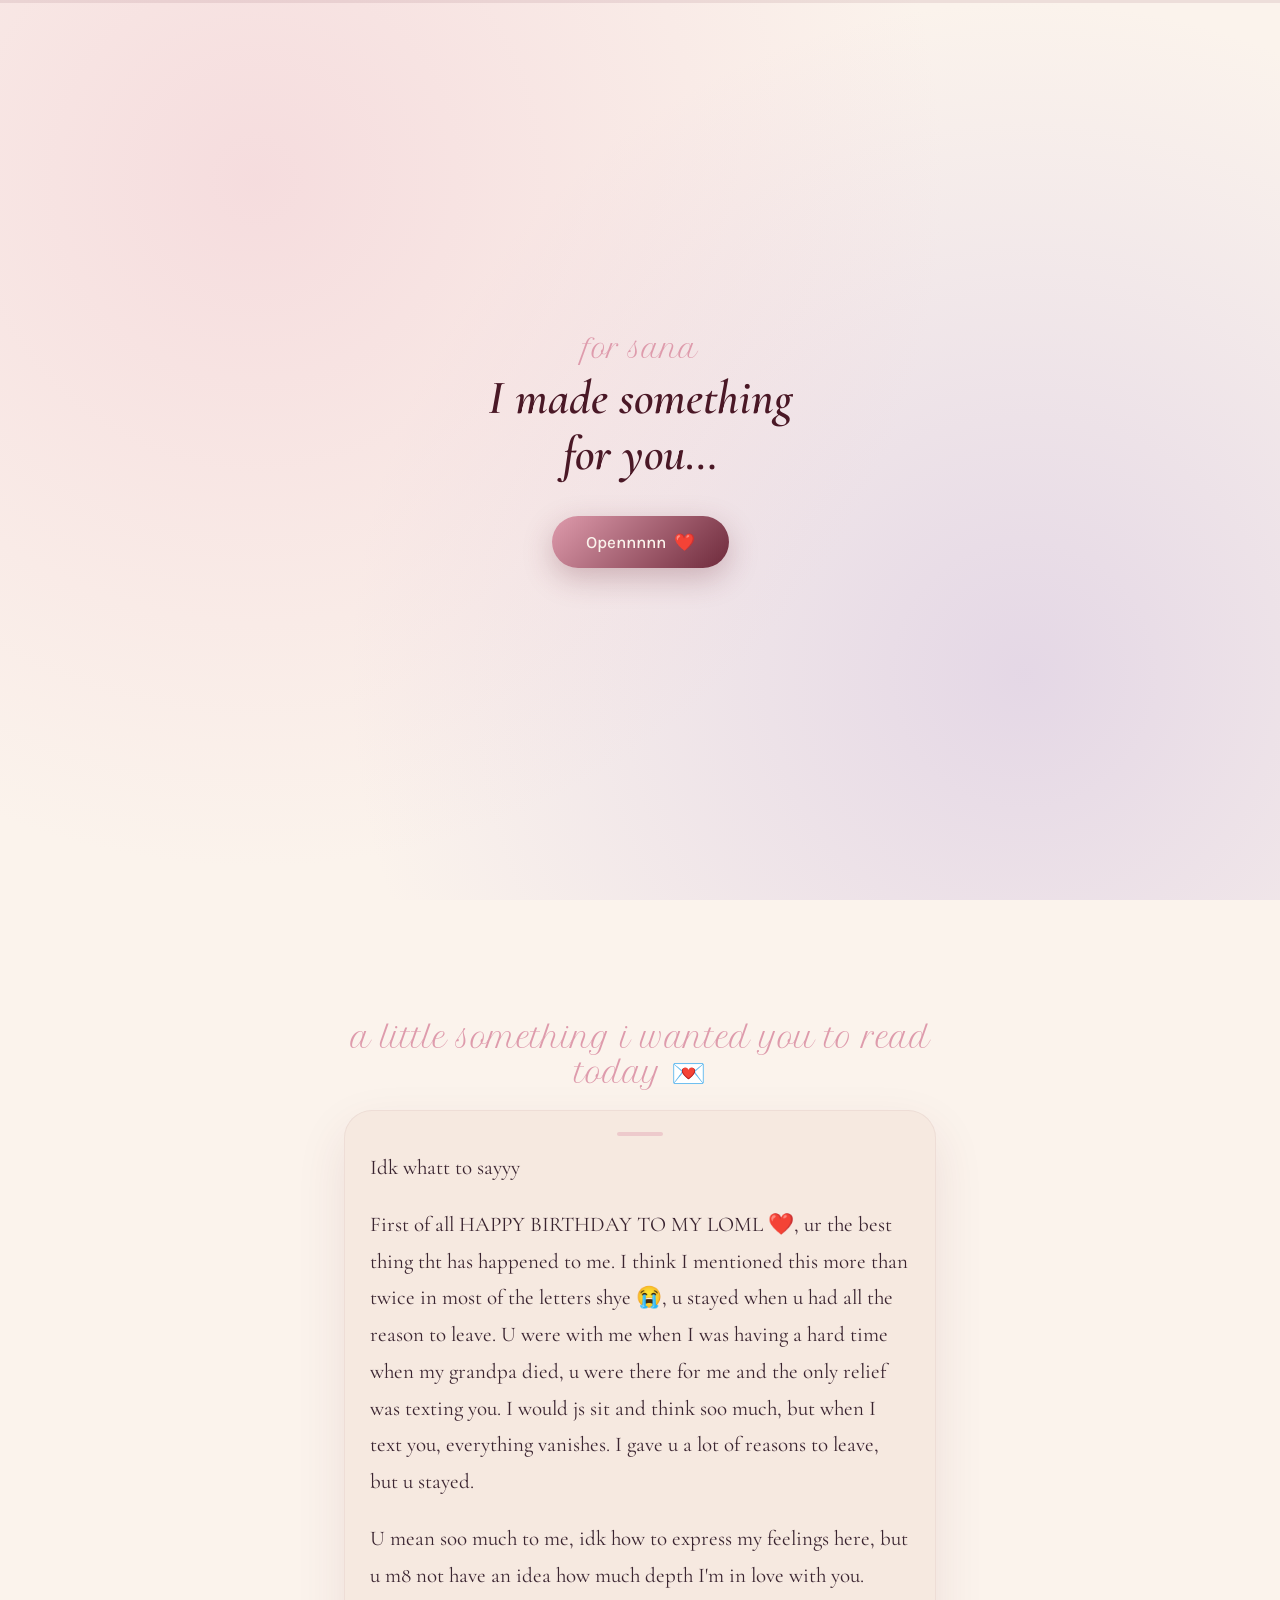
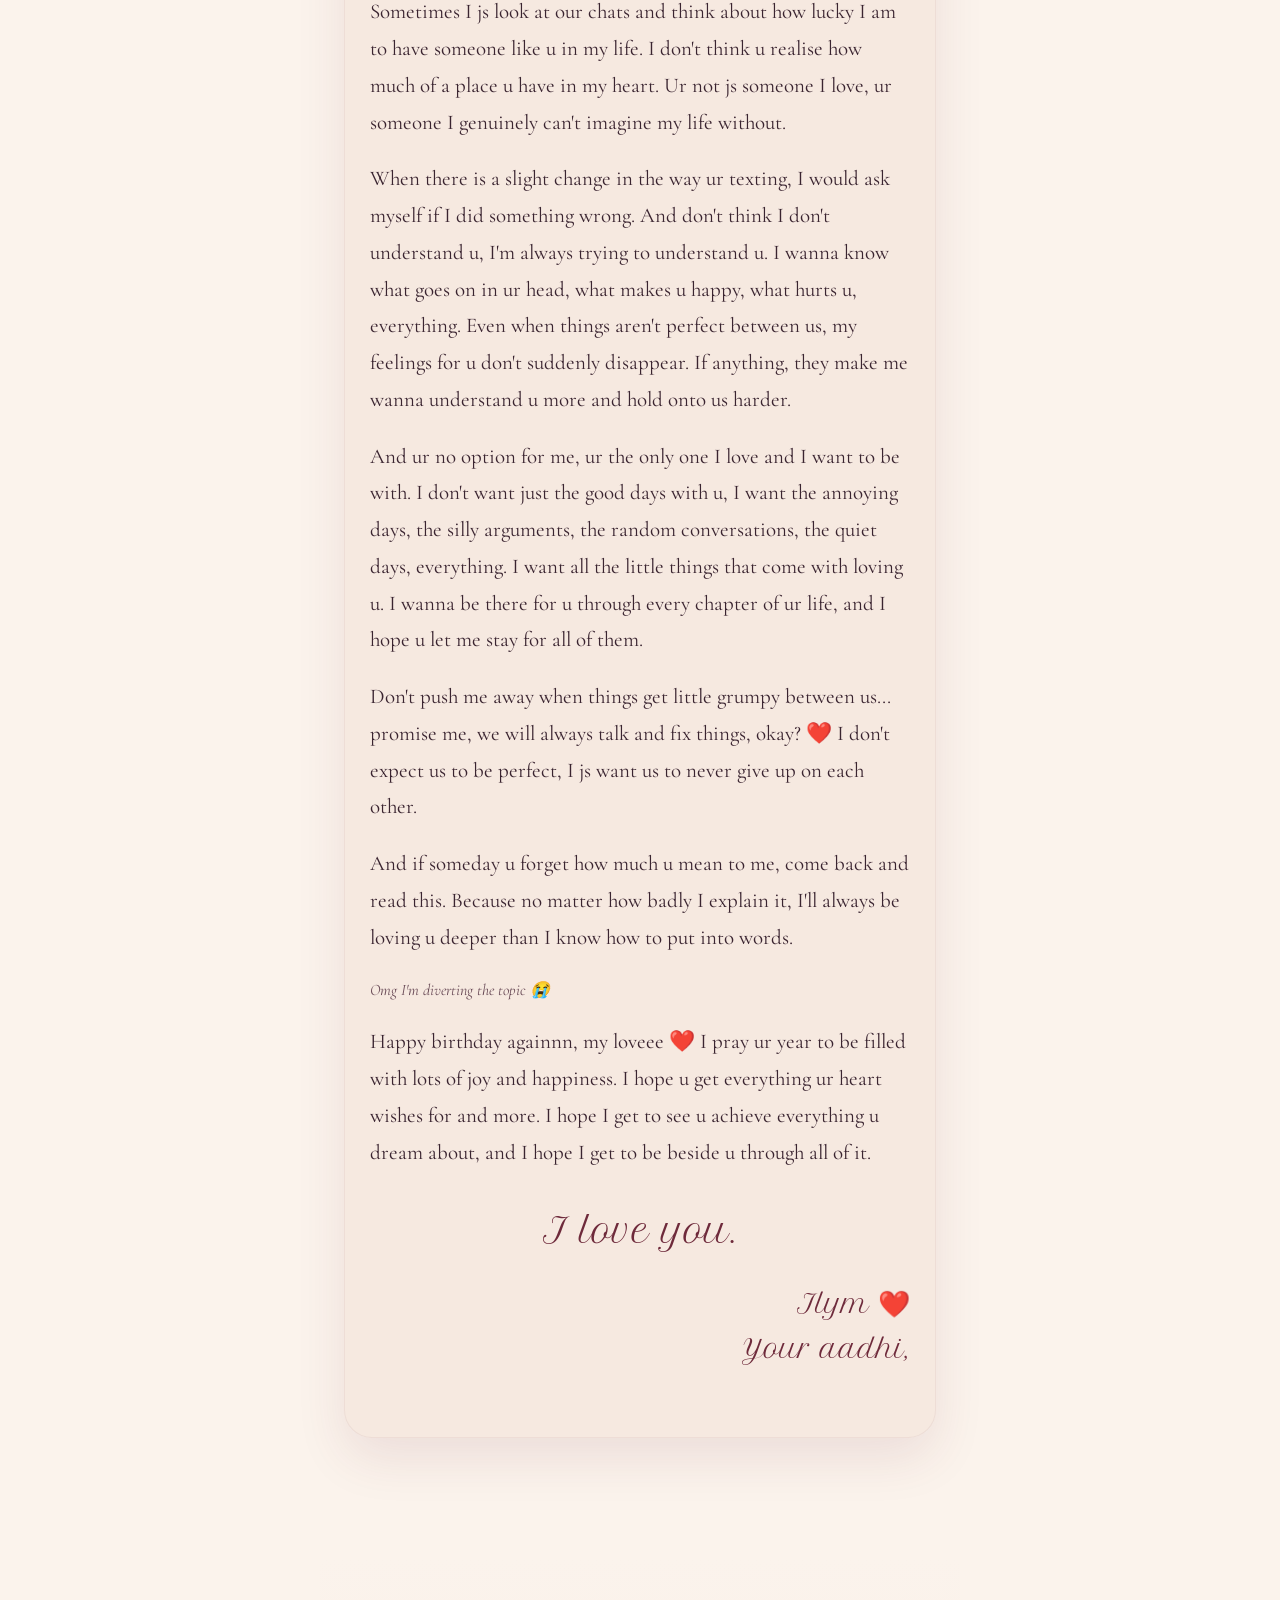
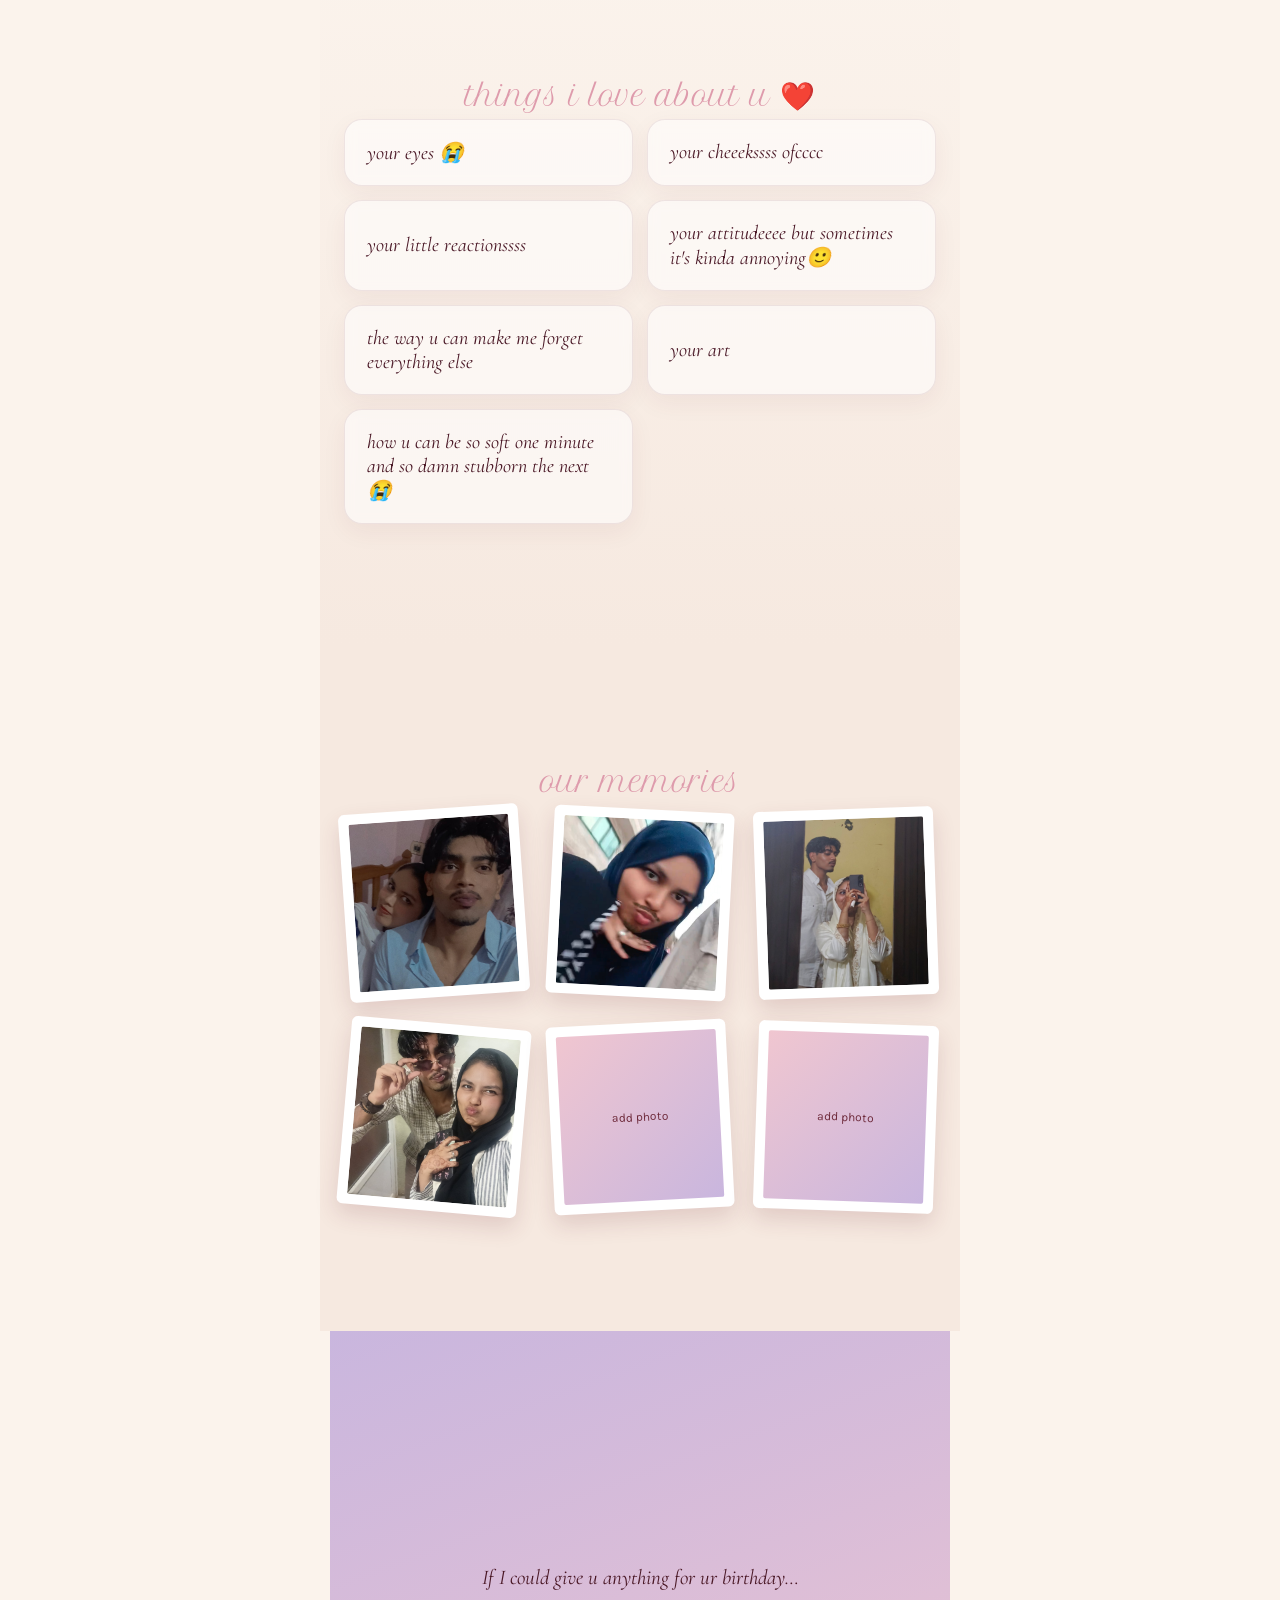
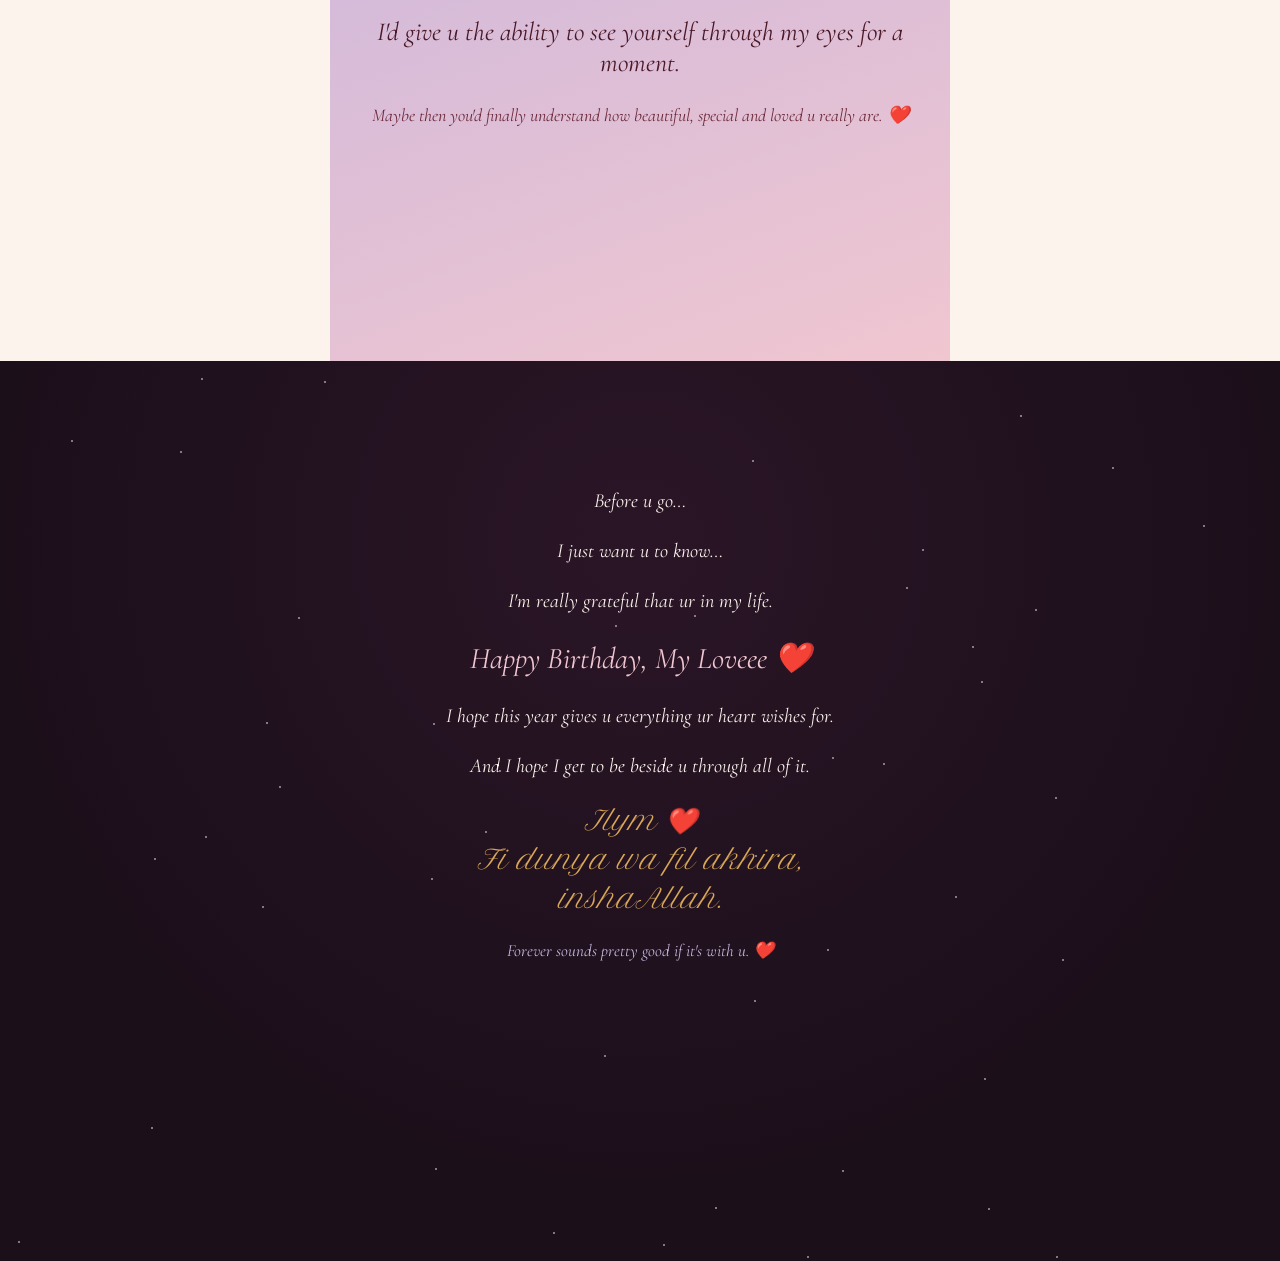
==== commit 13558606: "Add files via upload" ====
--- a/index.html
+++ b/index.html
@@ -18,22 +18,6 @@
 
 <!-- floating hearts / sparkles layer (populated by script.js) -->
 <div class="fx-layer" id="fxLayer" aria-hidden="true"></div>
-
-<!-- music control -->
-<div class="music-widget" id="musicWidget">
-  <button class="music-toggle" id="musicToggle" aria-label="Play our song">
-    <span class="music-icon">&#9835;</span>
-    <span class="music-label">Play our song</span>
-  </button>
-  <div class="volume-row" id="volumeRow">
-    <button class="mute-btn" id="muteBtn" aria-label="Mute">&#128266;</button>
-    <input type="range" id="volumeSlider" min="0" max="100" value="55" aria-label="Volume" />
-  </div>
-  <!-- Replace src below with your song. Keep controls off; playback is user-initiated only. -->
-  <audio id="bgMusic" loop preload="none">
-    <source src="assets/our-song.mp3" type="audio/mpeg" />
-  </audio>
-</div>
 
 <main id="main">
 
@@ -88,29 +72,28 @@
   <!-- ============ SECTION 2 — THINGS I LOVE ABOUT U ============ -->
   <section class="section love-section" id="love-section">
     <p class="section-kicker">things i love about u &#10084;&#65039;</p>
-    <p class="section-hint">tap a card</p>
 
     <div class="love-grid" id="loveGrid">
-      <button class="love-card" data-msg="i could get lost in them all day, not even exaggerating">
+      <button class="love-card">
         <span class="love-front">your eyes &#128557;</span>
       </button>
-      <button class="love-card" data-msg="ofccc the cutest thing i have ever seen in my life, no debate">
+      <button class="love-card">
         <span class="love-front">your cheeekssss ofcccc</span>
       </button>
-      <button class="love-card" data-msg="the way ur face does tht thing before u even say anything, i already know exactly what ur thinking">
+      <button class="love-card">
         <span class="love-front">your little reactionssss</span>
       </button>
-      <button class="love-card" data-msg="ok this one is a lil chaotic ngl but i wouldn't trade it for anything, it's just so u">
+      <button class="love-card">
         <span class="love-front">your attitudeeee but sometimes it's kinda annoying&#128578;</span>
       </button>
-      <button class="love-card" data-msg="the way u show up for people u love, it's actually one of my favorite things about u">
-        <span class="love-front">the way u care</span>
+      <button class="love-card">
+        <span class="love-front">the way u can make me forget everything else</span>
       </button>
-      <button class="love-card" data-msg="idk when it happened exactly but u became like, the main character of my whole life">
-        <span class="love-front">the way u became such a huge part of my life</span>
+      <button class="love-card">
+        <span class="love-front">your art</span>
       </button>
-      <button class="love-card" data-msg="one text from u and every bad thing in my head just goes quiet">
-        <span class="love-front">the way talking to u can make everything else disappear</span>
+      <button class="love-card">
+        <span class="love-front">how u can be so soft one minute and so damn stubborn the next 😭</span>
       </button>
     </div>
   </section>
@@ -128,27 +111,21 @@
     <div class="scrapbook" id="scrapbook">
       <button class="polaroid" style="--r:-4deg" data-full="assets/memory1.jpg">
         <img src="assets/memory1.jpg" alt="Memory 1" loading="lazy" onerror="this.parentElement.classList.add('img-missing')">
-        <span class="polaroid-caption">one of my favourite memories of us &#10084;&#65039;</span>
       </button>
       <button class="polaroid" style="--r:3deg" data-full="assets/memory2.jpg">
         <img src="assets/memory2.jpg" alt="Memory 2" loading="lazy" onerror="this.parentElement.classList.add('img-missing')">
-        <span class="polaroid-caption">i could look at this forever.</span>
       </button>
       <button class="polaroid" style="--r:-2deg" data-full="assets/memory3.jpg">
         <img src="assets/memory3.jpg" alt="Memory 3" loading="lazy" onerror="this.parentElement.classList.add('img-missing')">
-        <span class="polaroid-caption">a moment i never wanna forget</span>
       </button>
       <button class="polaroid" style="--r:5deg" data-full="assets/memory4.jpg">
         <img src="assets/memory4.jpg" alt="Memory 4" loading="lazy" onerror="this.parentElement.classList.add('img-missing')">
-        <span class="polaroid-caption">still smiling looking at this one</span>
       </button>
       <button class="polaroid" style="--r:-3deg" data-full="assets/memory5.jpg">
         <img src="assets/memory5.jpg" alt="Memory 5" loading="lazy" onerror="this.parentElement.classList.add('img-missing')">
-        <span class="polaroid-caption">us, being us</span>
       </button>
       <button class="polaroid" style="--r:2deg" data-full="assets/memory6.jpg">
         <img src="assets/memory6.jpg" alt="Memory 6" loading="lazy" onerror="this.parentElement.classList.add('img-missing')">
-        <span class="polaroid-caption">my favorite person, every time</span>
       </button>
     </div>
   </section>
--- a/style.css
+++ b/style.css
@@ -81,45 +81,6 @@
   20%{ opacity:1; }
   100%{ transform: translateY(-70px) scale(1); opacity:0; }
 }
-
-/* ============================================================
-   MUSIC WIDGET
-   ============================================================ */
-.music-widget{
-  position: fixed; top: 14px; right: 14px; z-index: 450;
-  display:flex; flex-direction:column; align-items:flex-end; gap:8px;
-}
-.music-toggle{
-  display:flex; align-items:center; gap:8px;
-  background: rgba(255,255,255,0.65);
-  backdrop-filter: blur(10px);
-  border: 1px solid rgba(110,42,59,0.15);
-  color: var(--burgundy);
-  padding: 9px 16px;
-  border-radius: 999px;
-  font-family: var(--font-body);
-  font-size: 13px;
-  letter-spacing: .01em;
-  cursor:pointer;
-  box-shadow: 0 4px 18px rgba(110,42,59,0.12);
-  transition: transform .25s var(--ease), background .25s;
-}
-.music-toggle:active{ transform: scale(.96); }
-.music-toggle.playing{ background: var(--burgundy); color: var(--cream); }
-.music-icon{ font-size: 15px; }
-
-.volume-row{
-  display:none; align-items:center; gap:8px;
-  background: rgba(255,255,255,0.65);
-  backdrop-filter: blur(10px);
-  border: 1px solid rgba(110,42,59,0.15);
-  padding: 6px 12px;
-  border-radius: 999px;
-  box-shadow: 0 4px 18px rgba(110,42,59,0.1);
-}
-.volume-row.show{ display:flex; }
-.mute-btn{ background:none; border:none; cursor:pointer; font-size:14px; color: var(--burgundy); }
-#volumeSlider{ width: 80px; accent-color: var(--burgundy); }
 
 /* ============================================================
    FULL SCREEN SECTIONS (gate / greet / finale)
@@ -299,23 +260,6 @@
   color: var(--burgundy-deep);
   display:block;
 }
-.love-card .love-back{
-  display:block;
-  margin-top: 0;
-  max-height: 0;
-  overflow:hidden;
-  font-size: 15px;
-  color: var(--ink-soft);
-  transition: max-height .45s var(--ease), margin-top .45s var(--ease);
-}
-.love-card.open{
-  background: rgba(255,255,255,0.85);
-  box-shadow: 0 14px 34px rgba(110,42,59,0.14);
-}
-.love-card.open .love-back{
-  max-height: 120px;
-  margin-top: 10px;
-}
 
 /* ============================================================
    SECTION 3 — MEMORIES / SCRAPBOOK
@@ -330,7 +274,7 @@
 .polaroid{
   background: #fff;
   border: none;
-  padding: 10px 10px 34px;
+  padding: 10px;
   border-radius: 6px;
   box-shadow: 0 10px 22px rgba(110,42,59,0.16);
   cursor: pointer;
@@ -356,14 +300,6 @@
   font-family: var(--font-body); font-size:12px; color: var(--burgundy);
   background: linear-gradient(135deg, var(--blush), var(--lavender));
   border-radius: 2px;
-}
-.polaroid-caption{
-  position:absolute; bottom:8px; left:10px; right:10px;
-  font-family: var(--font-script);
-  font-size: 15px;
-  color: var(--ink-soft);
-  text-align:center;
-  line-height:1.2;
 }
 
 .lightbox{
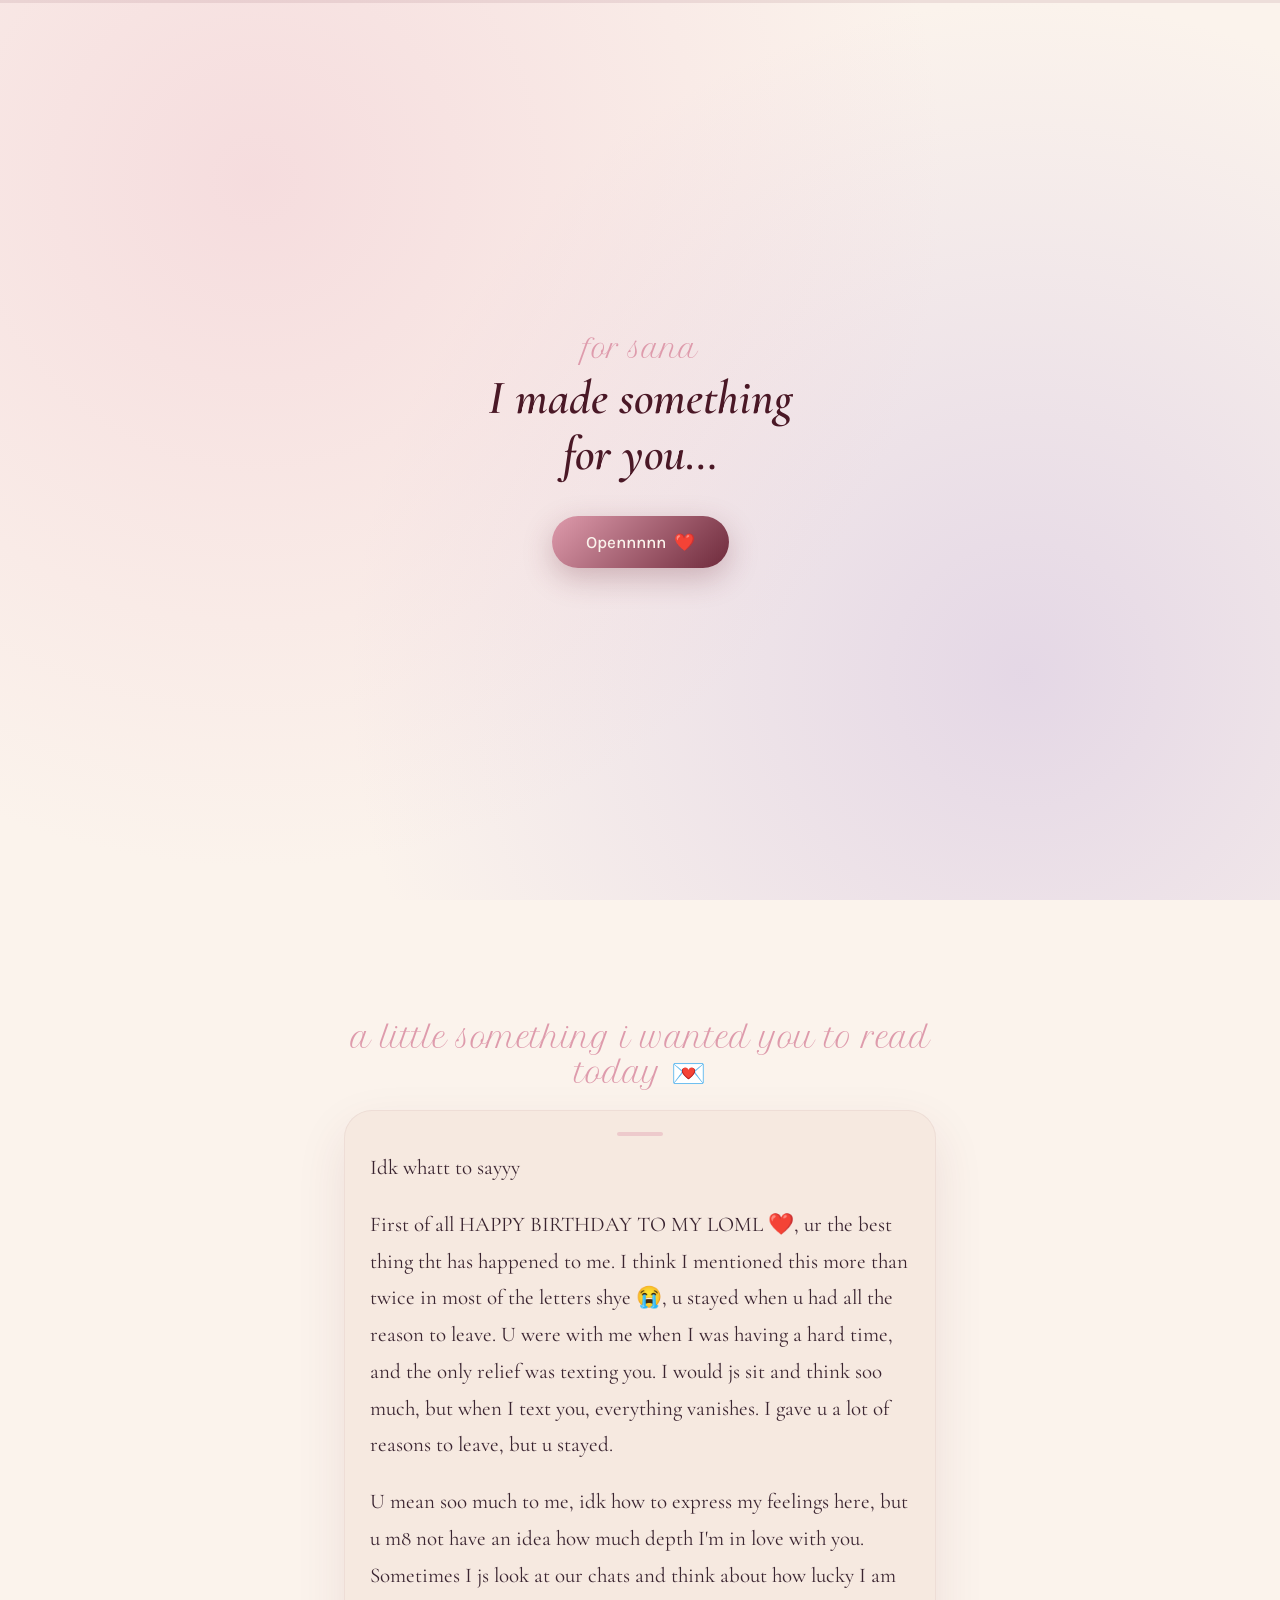
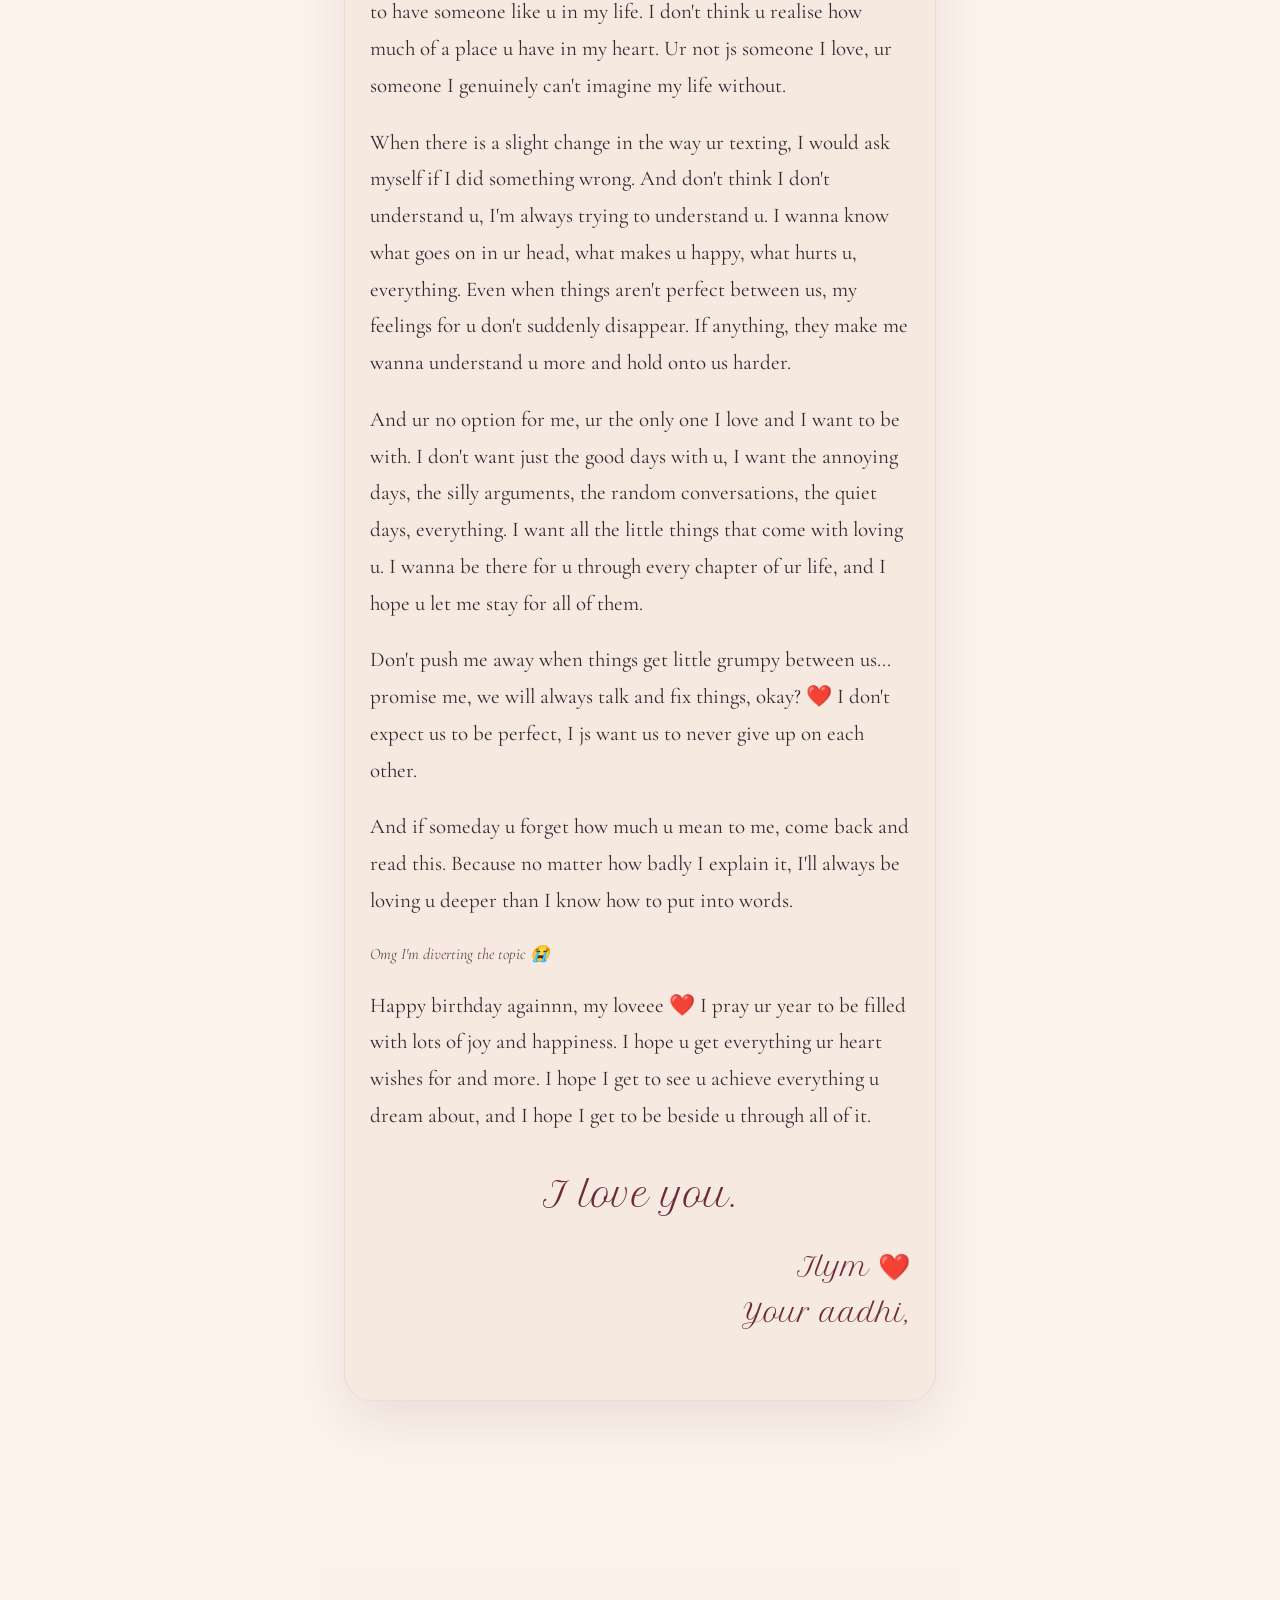
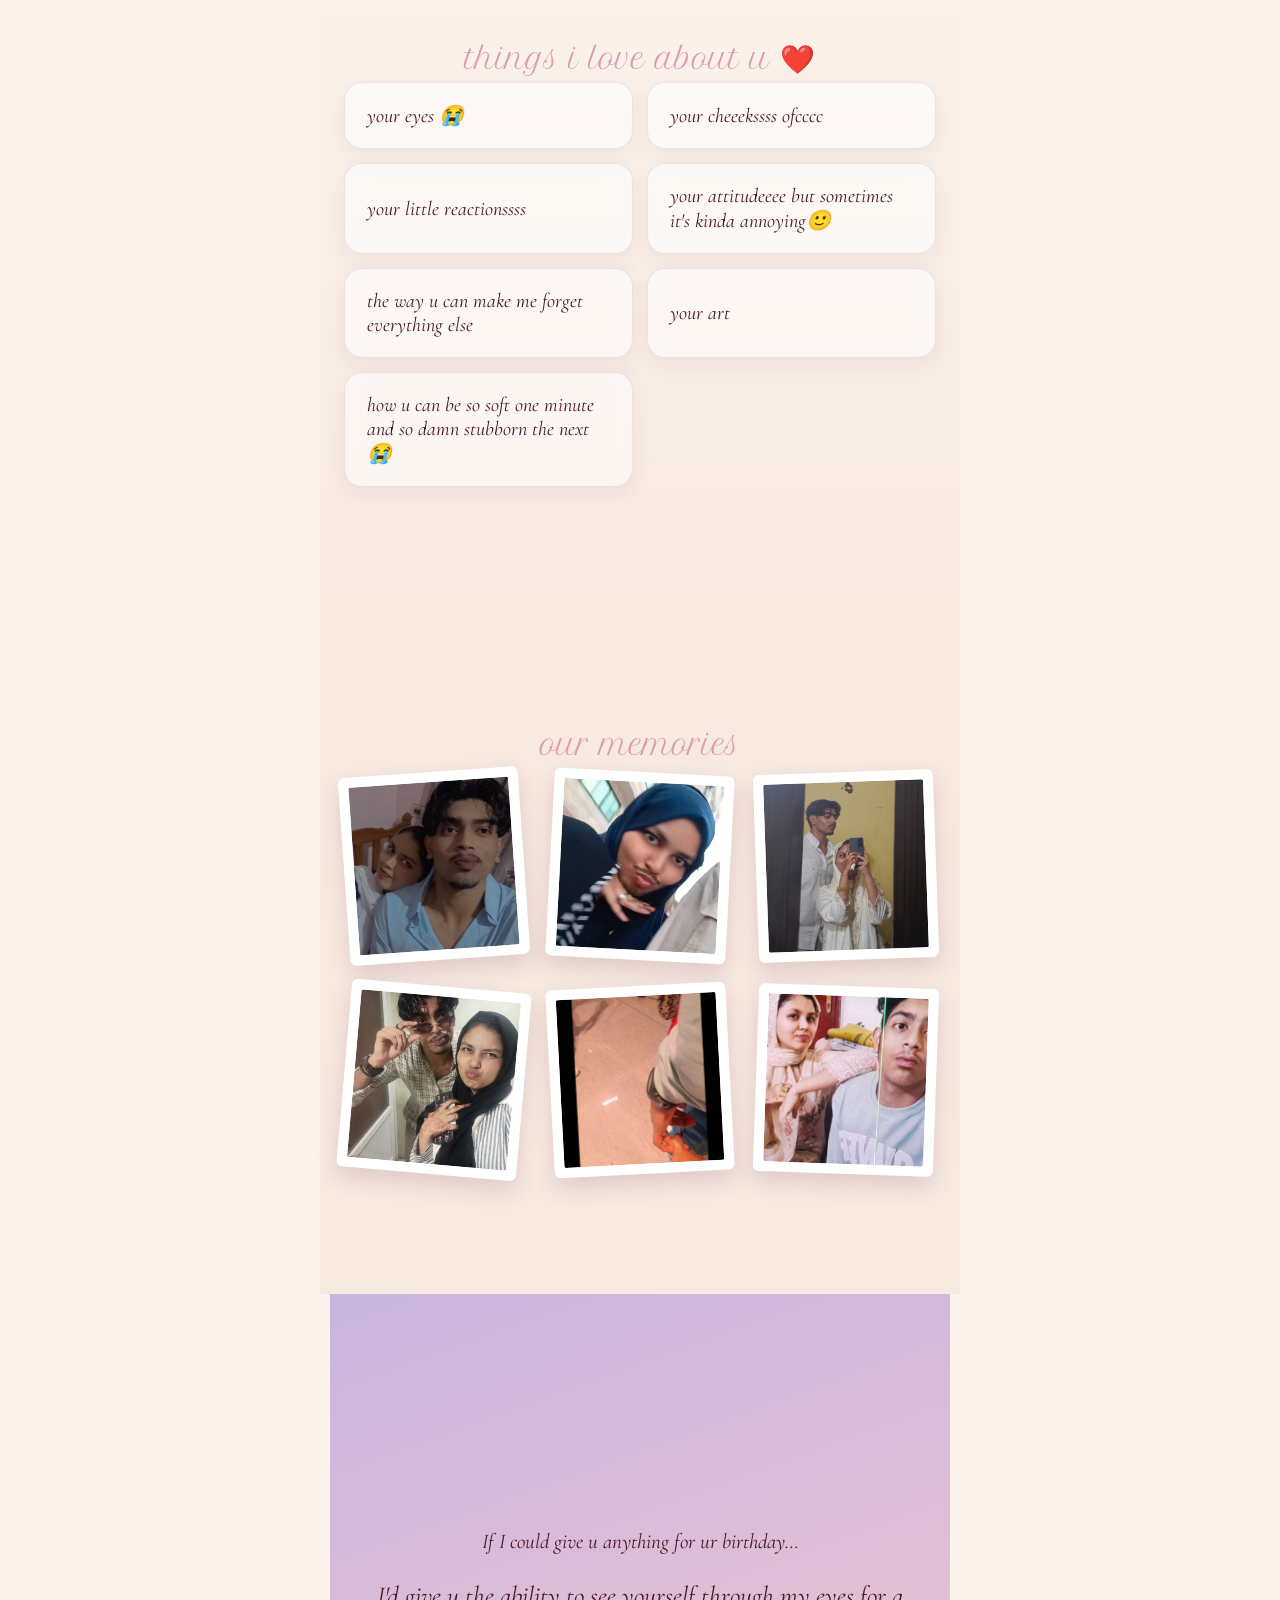
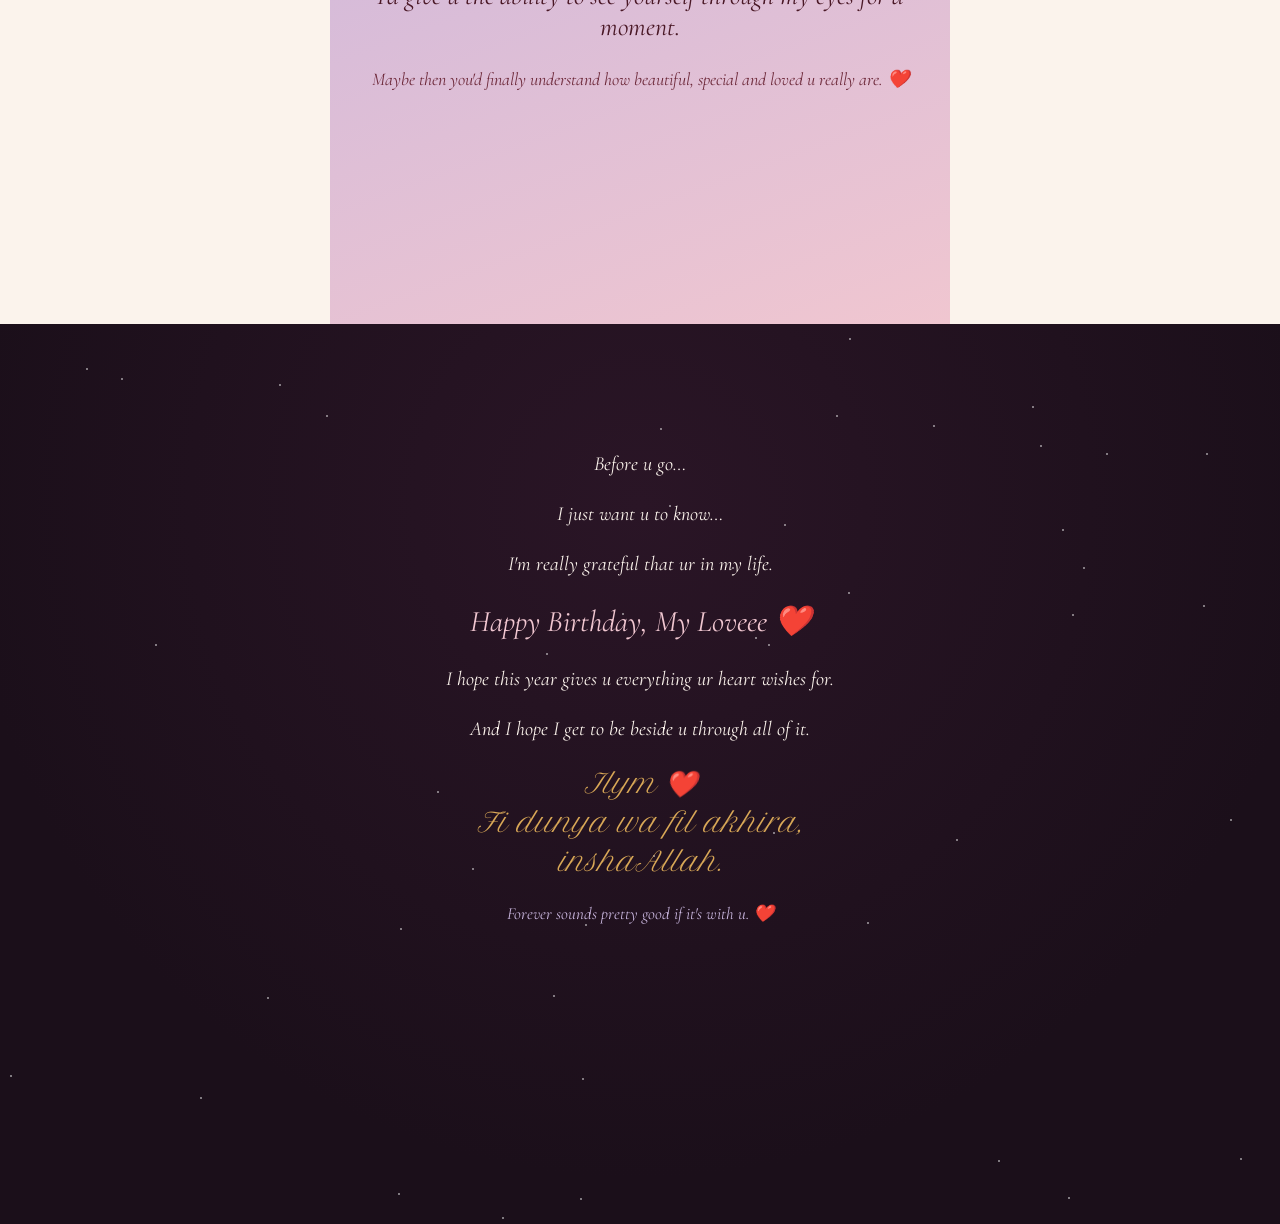
==== commit 7bf23363: "Add files via upload" ====
--- a/index.html
+++ b/index.html
@@ -46,7 +46,7 @@
       <div class="letter-body" id="letterBody">
 <p data-p>Idk whatt to sayyy</p>
 
-<p data-p>First of all HAPPY BIRTHDAY TO MY LOML &#10084;&#65039;, ur the best thing tht has happened to me. I think I mentioned this more than twice in most of the letters shye &#128557;, u stayed when u had all the reason to leave. U were with me when I was having a hard time when my grandpa died, u were there for me and the only relief was texting you. I would js sit and think soo much, but when I text you, everything vanishes. I gave u a lot of reasons to leave, but u stayed.</p>
+<p data-p>First of all HAPPY BIRTHDAY TO MY LOML &#10084;&#65039;, ur the best thing tht has happened to me. I think I mentioned this more than twice in most of the letters shye &#128557;, u stayed when u had all the reason to leave. U were with me when I was having a hard time, and the only relief was texting you. I would js sit and think soo much, but when I text you, everything vanishes. I gave u a lot of reasons to leave, but u stayed.</p>
 
 <p data-p>U mean soo much to me, idk how to express my feelings here, but u m8 not have an idea how much depth I'm in love with you. Sometimes I js look at our chats and think about how lucky I am to have someone like u in my life. I don't think u realise how much of a place u have in my heart. Ur not js someone I love, ur someone I genuinely can't imagine my life without.</p>
 
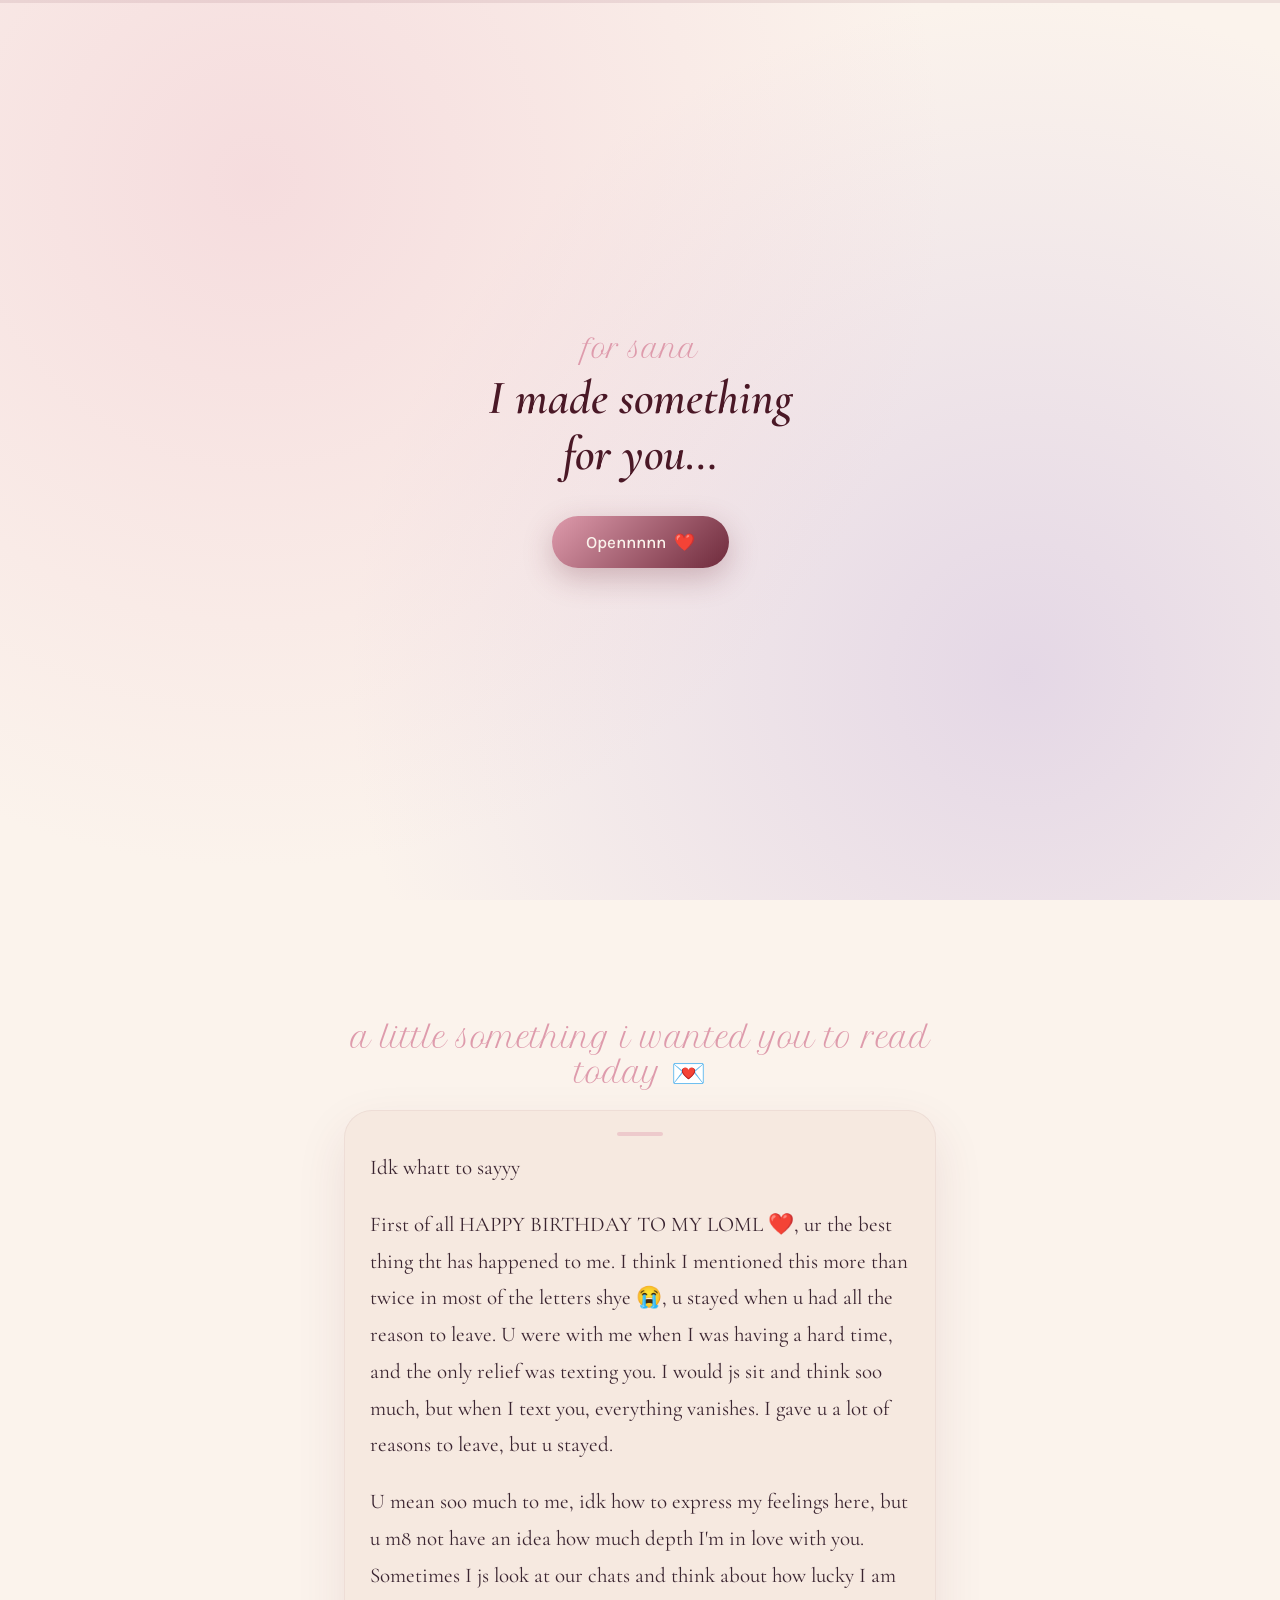
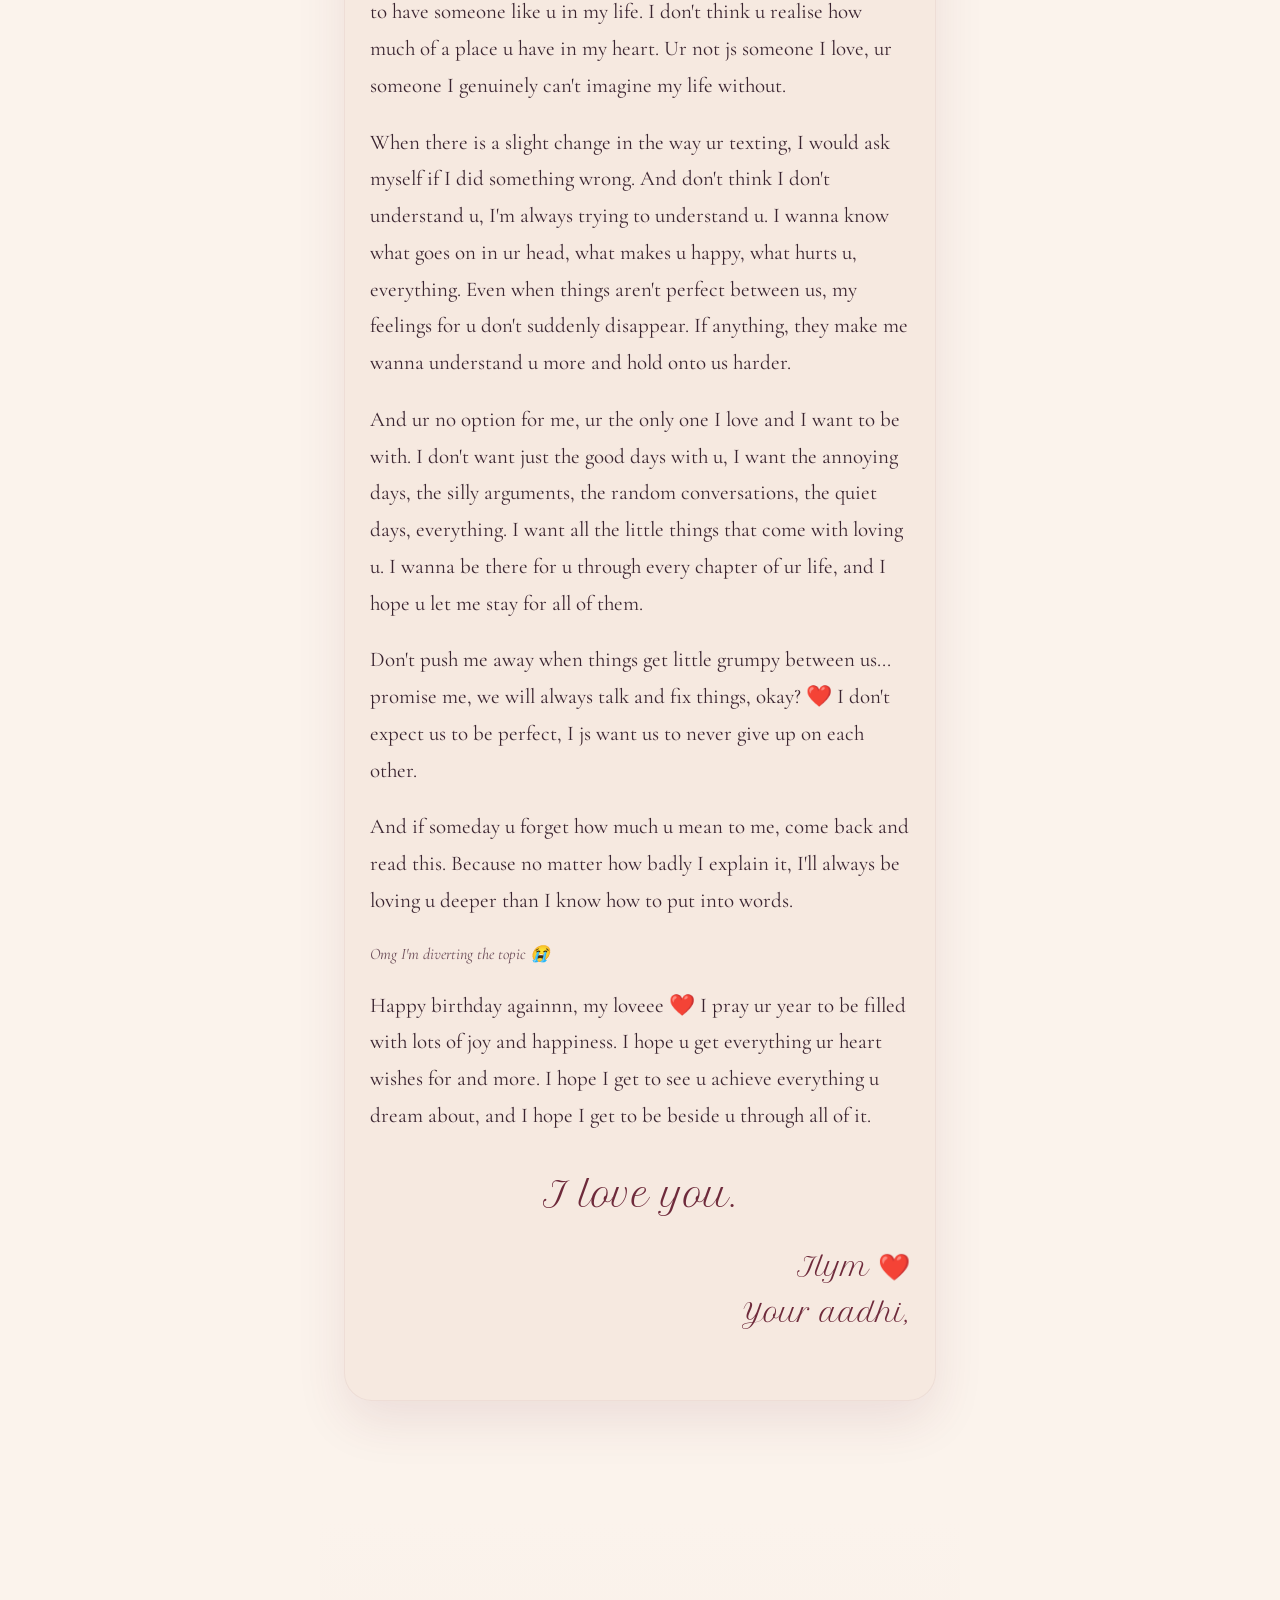
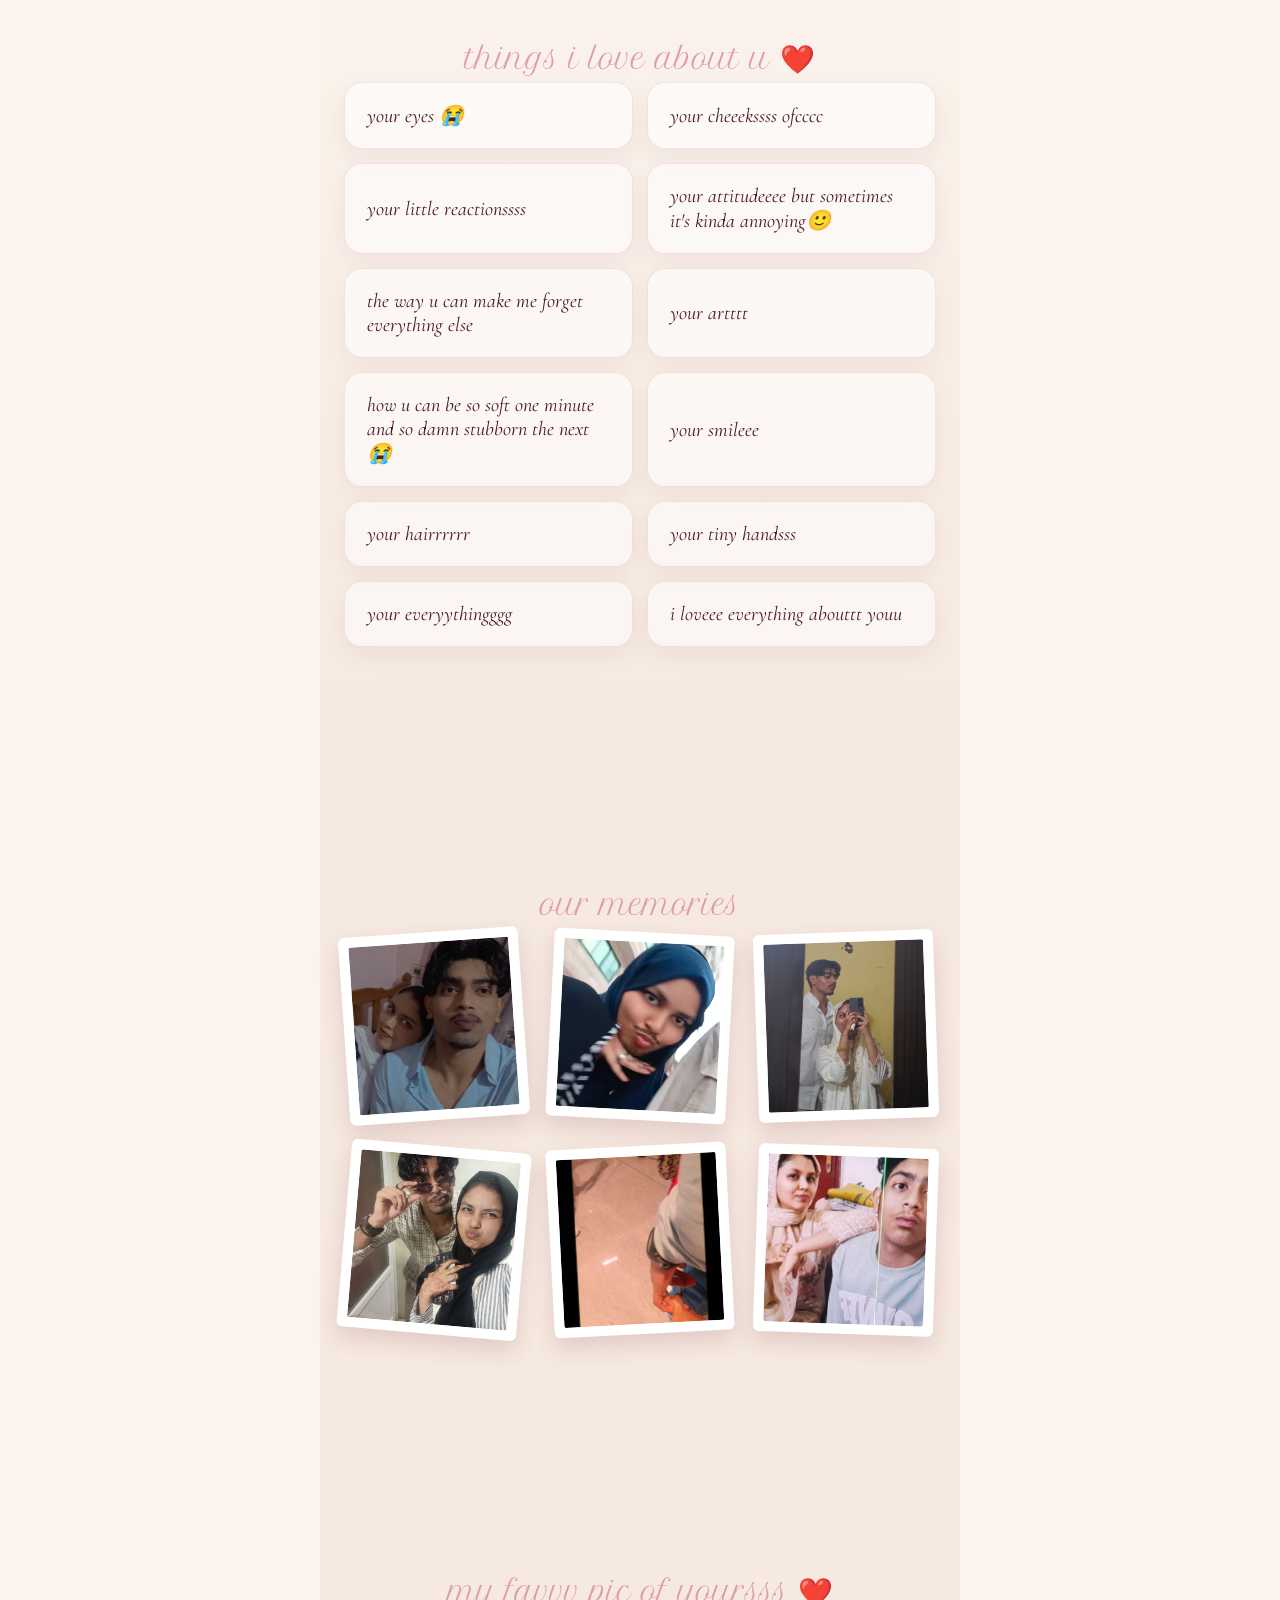
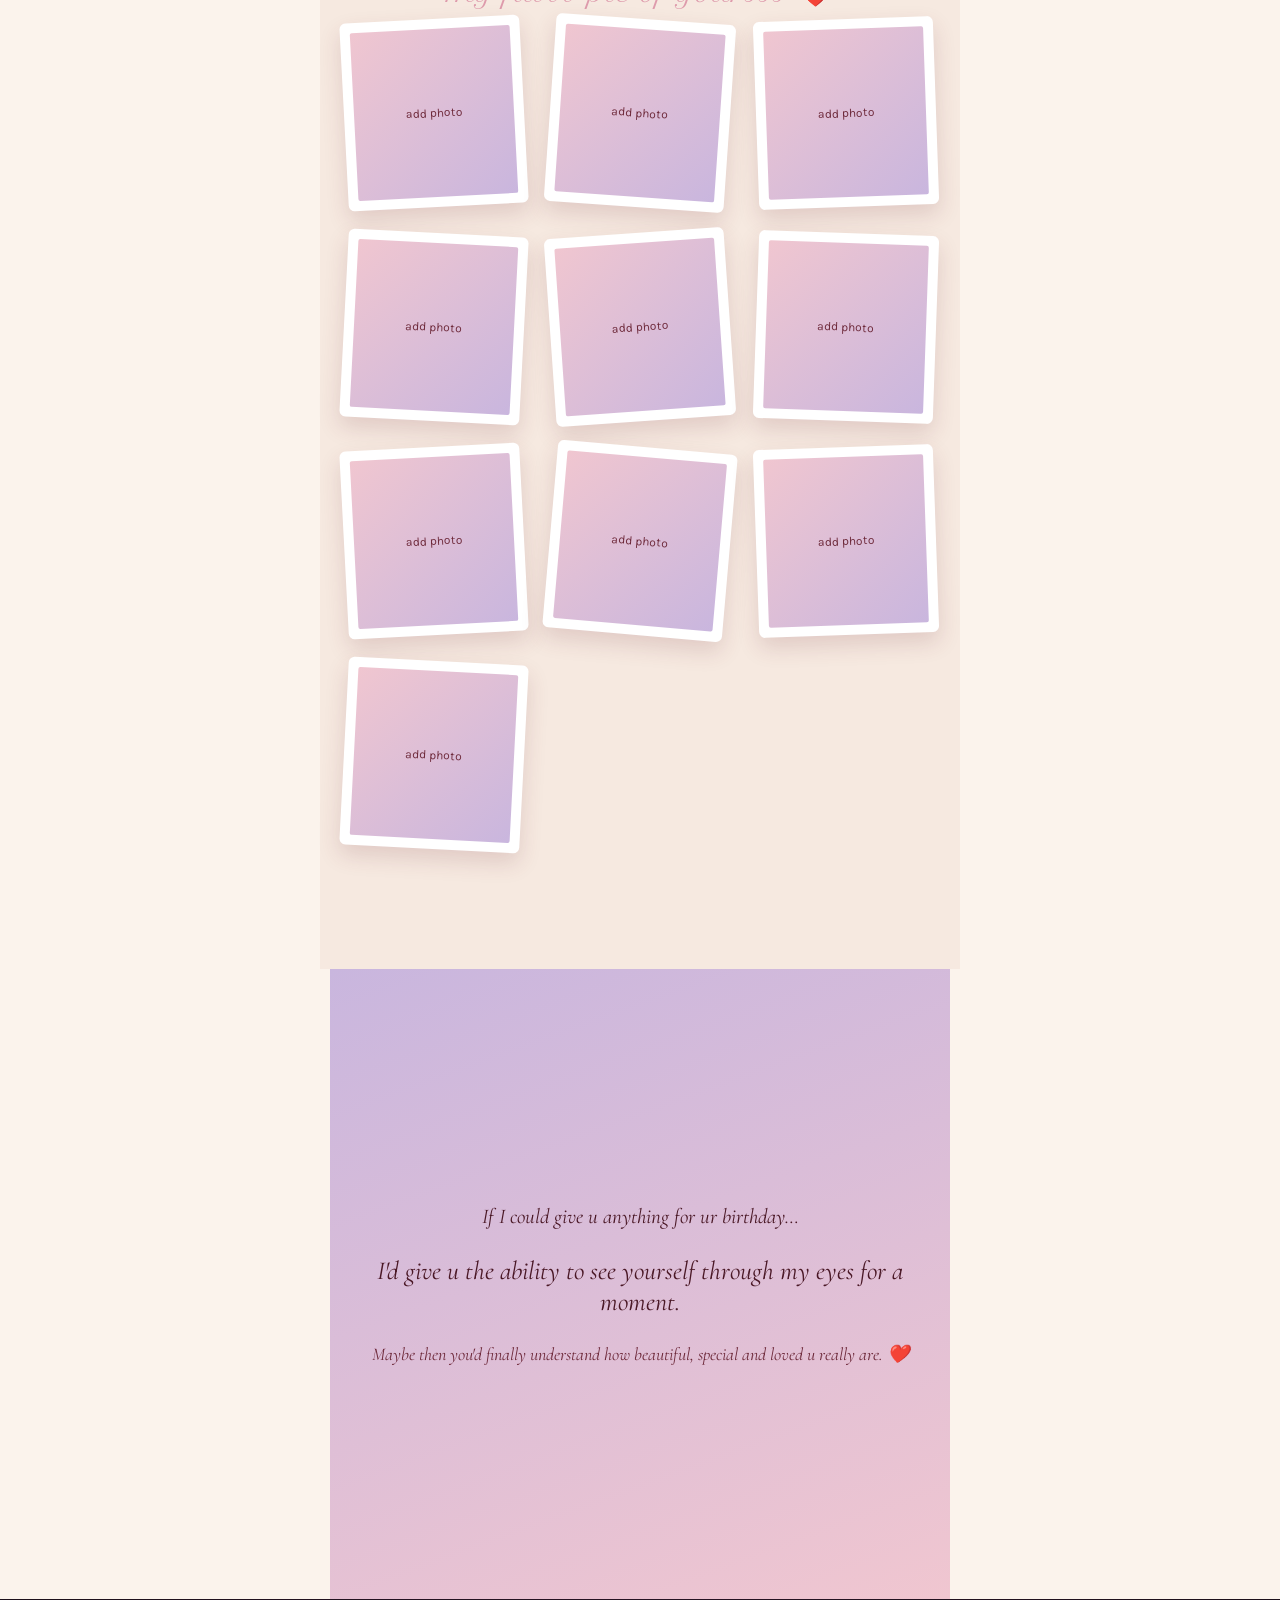
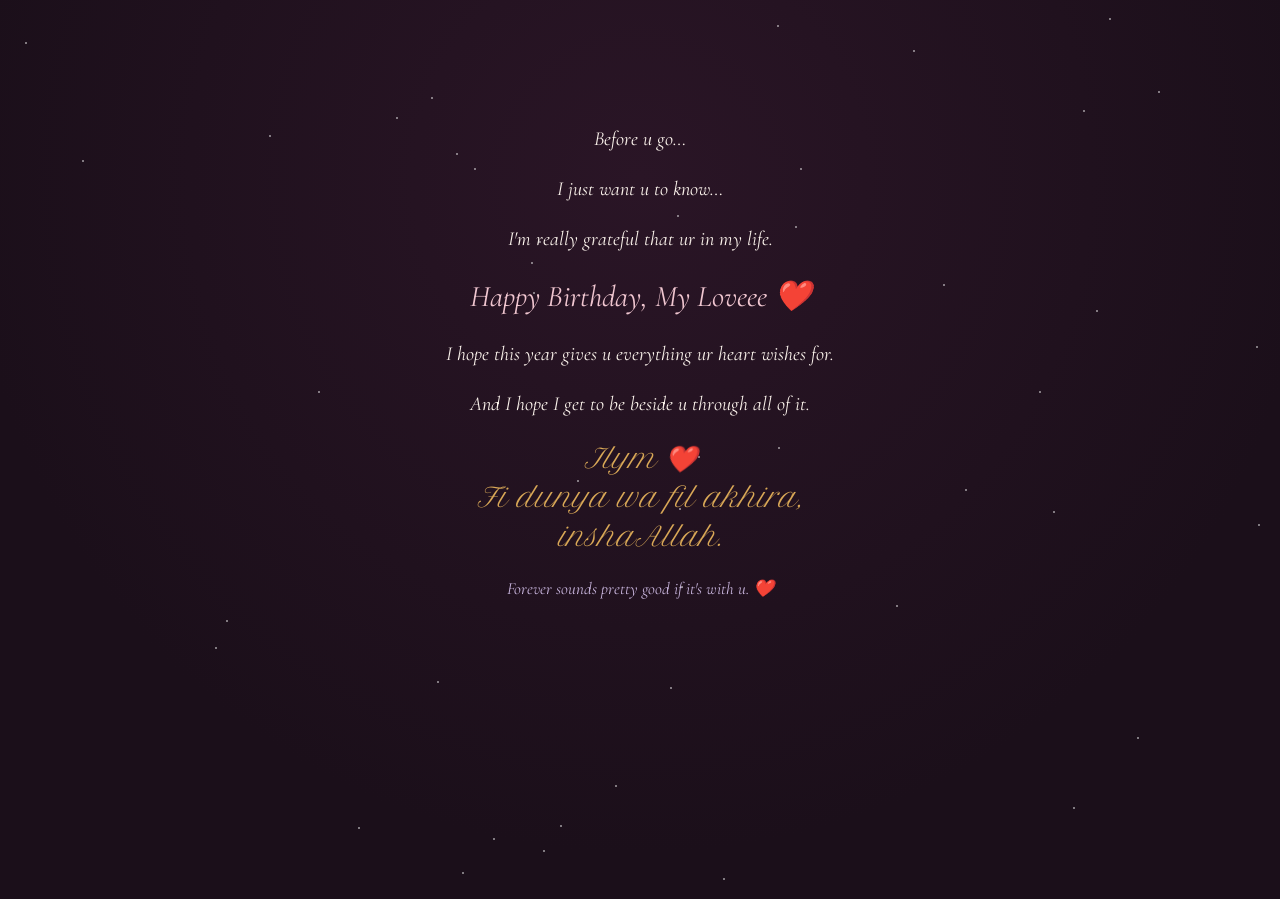
==== commit a5bc6937: "Add files via upload" ====
--- a/index.html
+++ b/index.html
@@ -90,10 +90,25 @@
         <span class="love-front">the way u can make me forget everything else</span>
       </button>
       <button class="love-card">
-        <span class="love-front">your art</span>
+        <span class="love-front">your artttt</span>
       </button>
       <button class="love-card">
         <span class="love-front">how u can be so soft one minute and so damn stubborn the next 😭</span>
+      </button>
+      <button class="love-card">
+        <span class="love-front">your smileee</span>
+      </button>
+      <button class="love-card">
+        <span class="love-front">your hairrrrrr</span>
+      </button>
+      <button class="love-card">
+        <span class="love-front">your tiny handsss</span>
+      </button>
+      <button class="love-card">
+        <span class="love-front">your everyythingggg</span>
+      </button>
+      <button class="love-card">
+        <span class="love-front">i loveee everything abouttt youu</span>
       </button>
     </div>
   </section>
@@ -127,6 +142,29 @@
       <button class="polaroid" style="--r:2deg" data-full="assets/memory6.jpg">
         <img src="assets/memory6.jpg" alt="Memory 6" loading="lazy" onerror="this.parentElement.classList.add('img-missing')">
       </button>
+    </div>
+  </section>
+
+  <!-- ============ SECTION 3.5 — MY FAVV PIC OF YOURSSS ============ -->
+  <section class="section memories-section" id="fav-section">
+    <p class="section-kicker">my favvv pic of yoursss &#10084;&#65039;</p>
+
+    <!--
+      PHOTO SETUP:
+      Drop 10 photos into the /assets folder named exactly:
+      assets/fav1.jpg ... assets/fav10.jpg
+    -->
+    <div class="scrapbook" id="favScrapbook">
+      <button class="polaroid" style="--r:-3deg"><img src="assets/fav1.jpg" alt="Favourite 1" loading="lazy" onerror="this.parentElement.classList.add('img-missing')"></button>
+      <button class="polaroid" style="--r:4deg"><img src="assets/fav2.jpg" alt="Favourite 2" loading="lazy" onerror="this.parentElement.classList.add('img-missing')"></button>
+      <button class="polaroid" style="--r:-2deg"><img src="assets/fav3.jpg" alt="Favourite 3" loading="lazy" onerror="this.parentElement.classList.add('img-missing')"></button>
+      <button class="polaroid" style="--r:3deg"><img src="assets/fav4.jpg" alt="Favourite 4" loading="lazy" onerror="this.parentElement.classList.add('img-missing')"></button>
+      <button class="polaroid" style="--r:-4deg"><img src="assets/fav5.jpg" alt="Favourite 5" loading="lazy" onerror="this.parentElement.classList.add('img-missing')"></button>
+      <button class="polaroid" style="--r:2deg"><img src="assets/fav6.jpg" alt="Favourite 6" loading="lazy" onerror="this.parentElement.classList.add('img-missing')"></button>
+      <button class="polaroid" style="--r:-3deg"><img src="assets/fav7.jpg" alt="Favourite 7" loading="lazy" onerror="this.parentElement.classList.add('img-missing')"></button>
+      <button class="polaroid" style="--r:5deg"><img src="assets/fav8.jpg" alt="Favourite 8" loading="lazy" onerror="this.parentElement.classList.add('img-missing')"></button>
+      <button class="polaroid" style="--r:-2deg"><img src="assets/fav9.jpg" alt="Favourite 9" loading="lazy" onerror="this.parentElement.classList.add('img-missing')"></button>
+      <button class="polaroid" style="--r:3deg"><img src="assets/fav10.jpg" alt="Favourite 10" loading="lazy" onerror="this.parentElement.classList.add('img-missing')"></button>
     </div>
   </section>
 
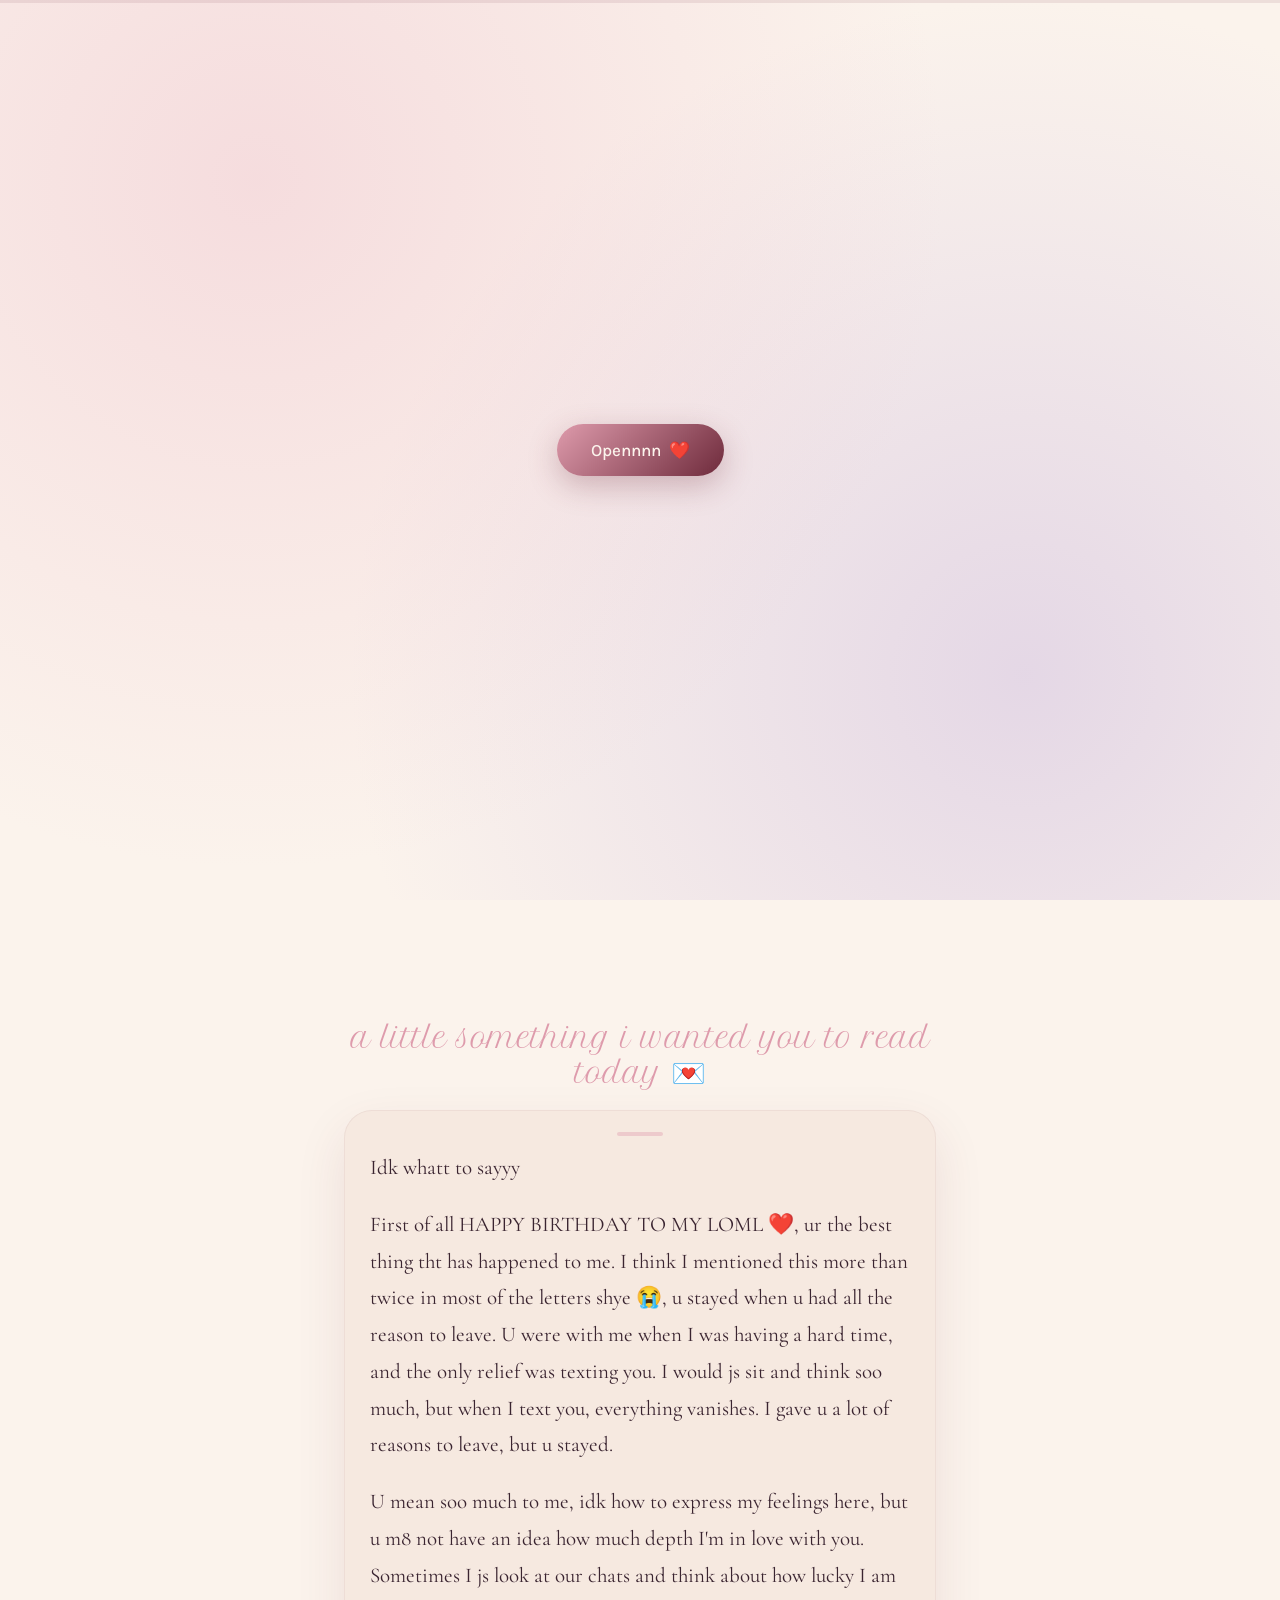
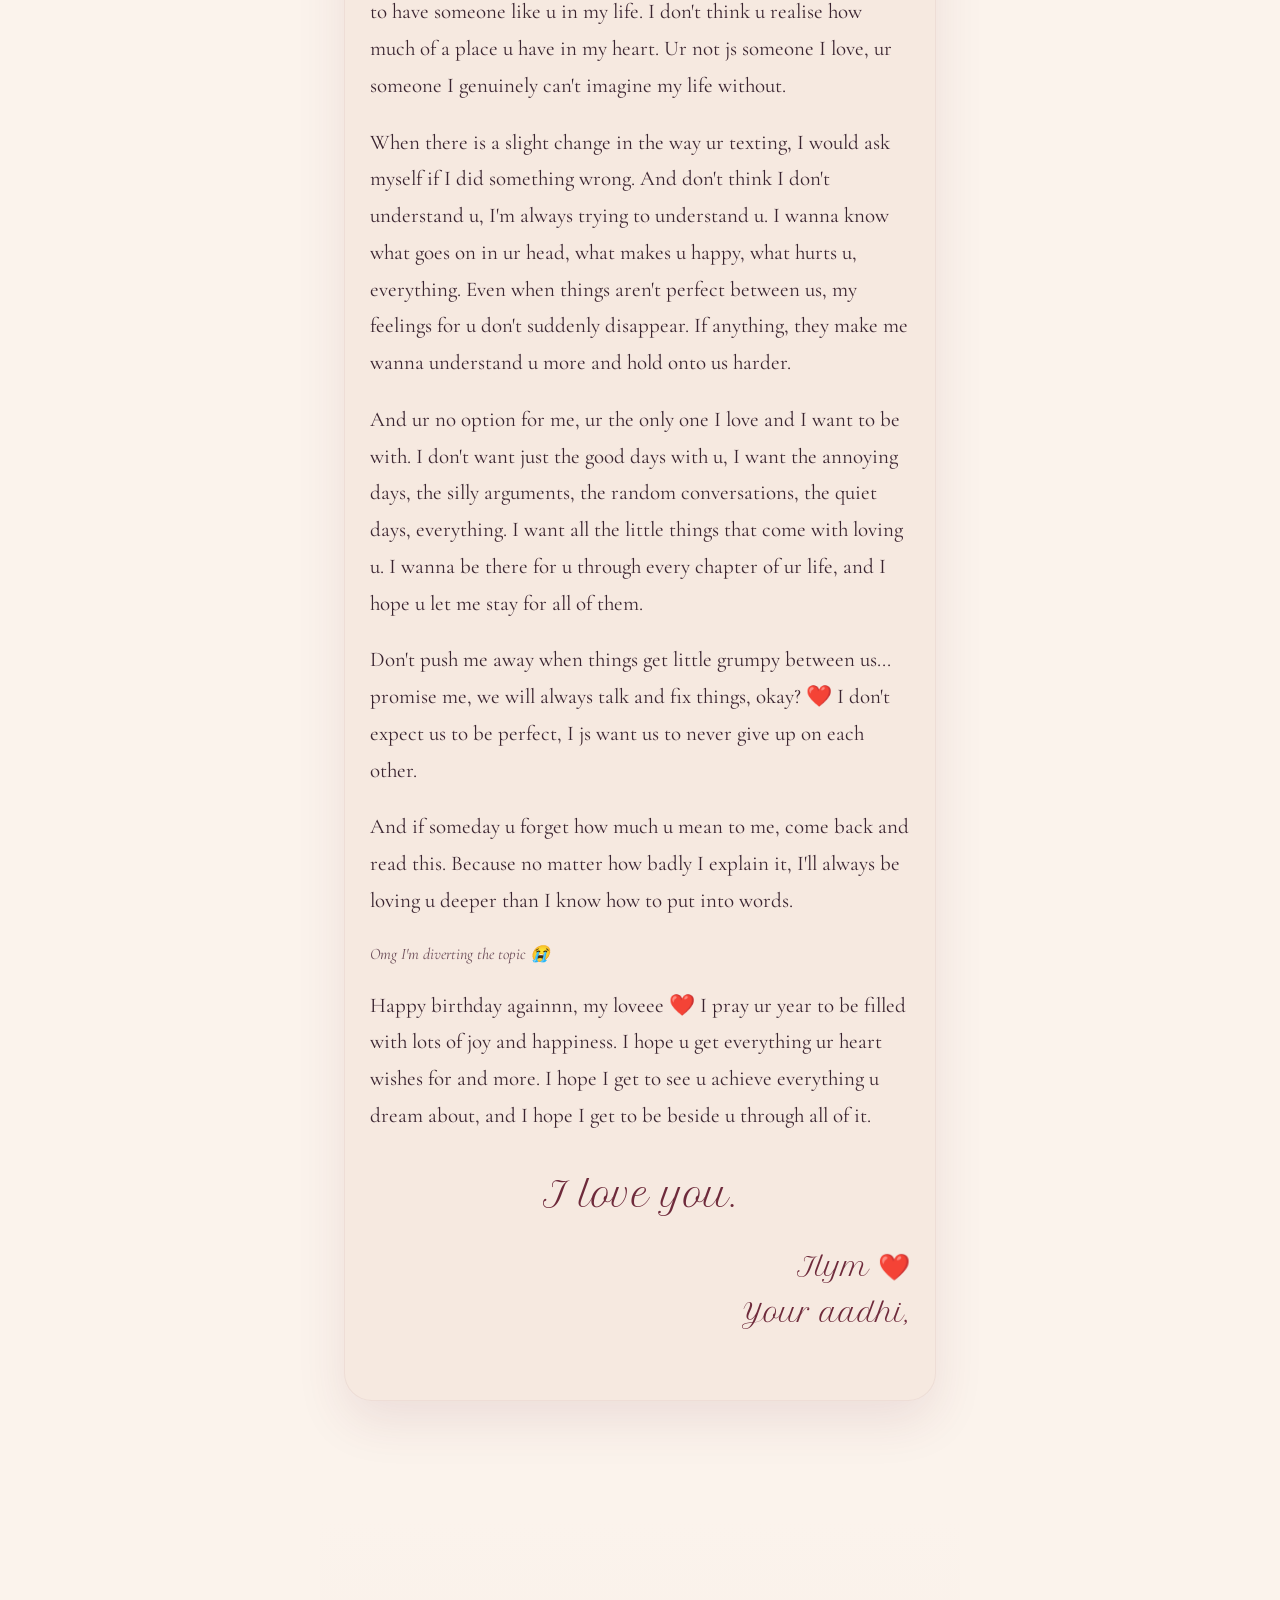
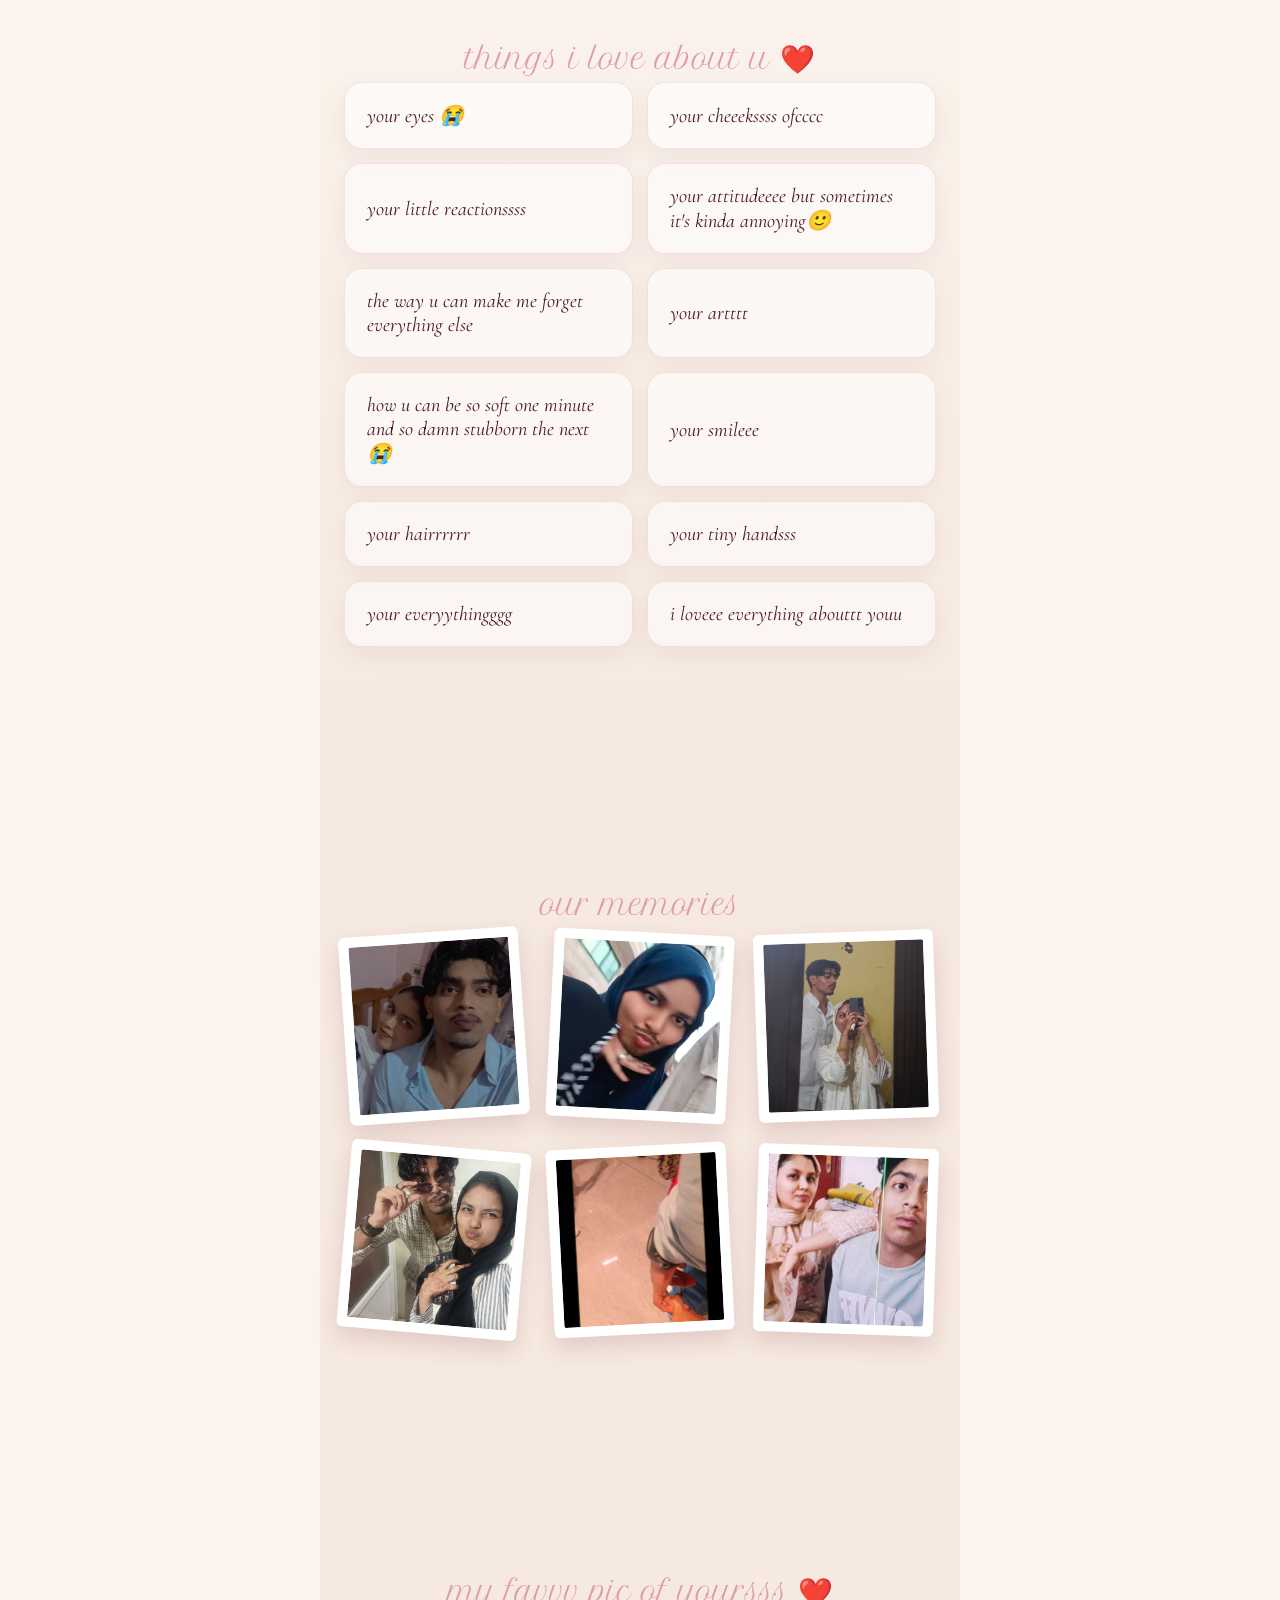
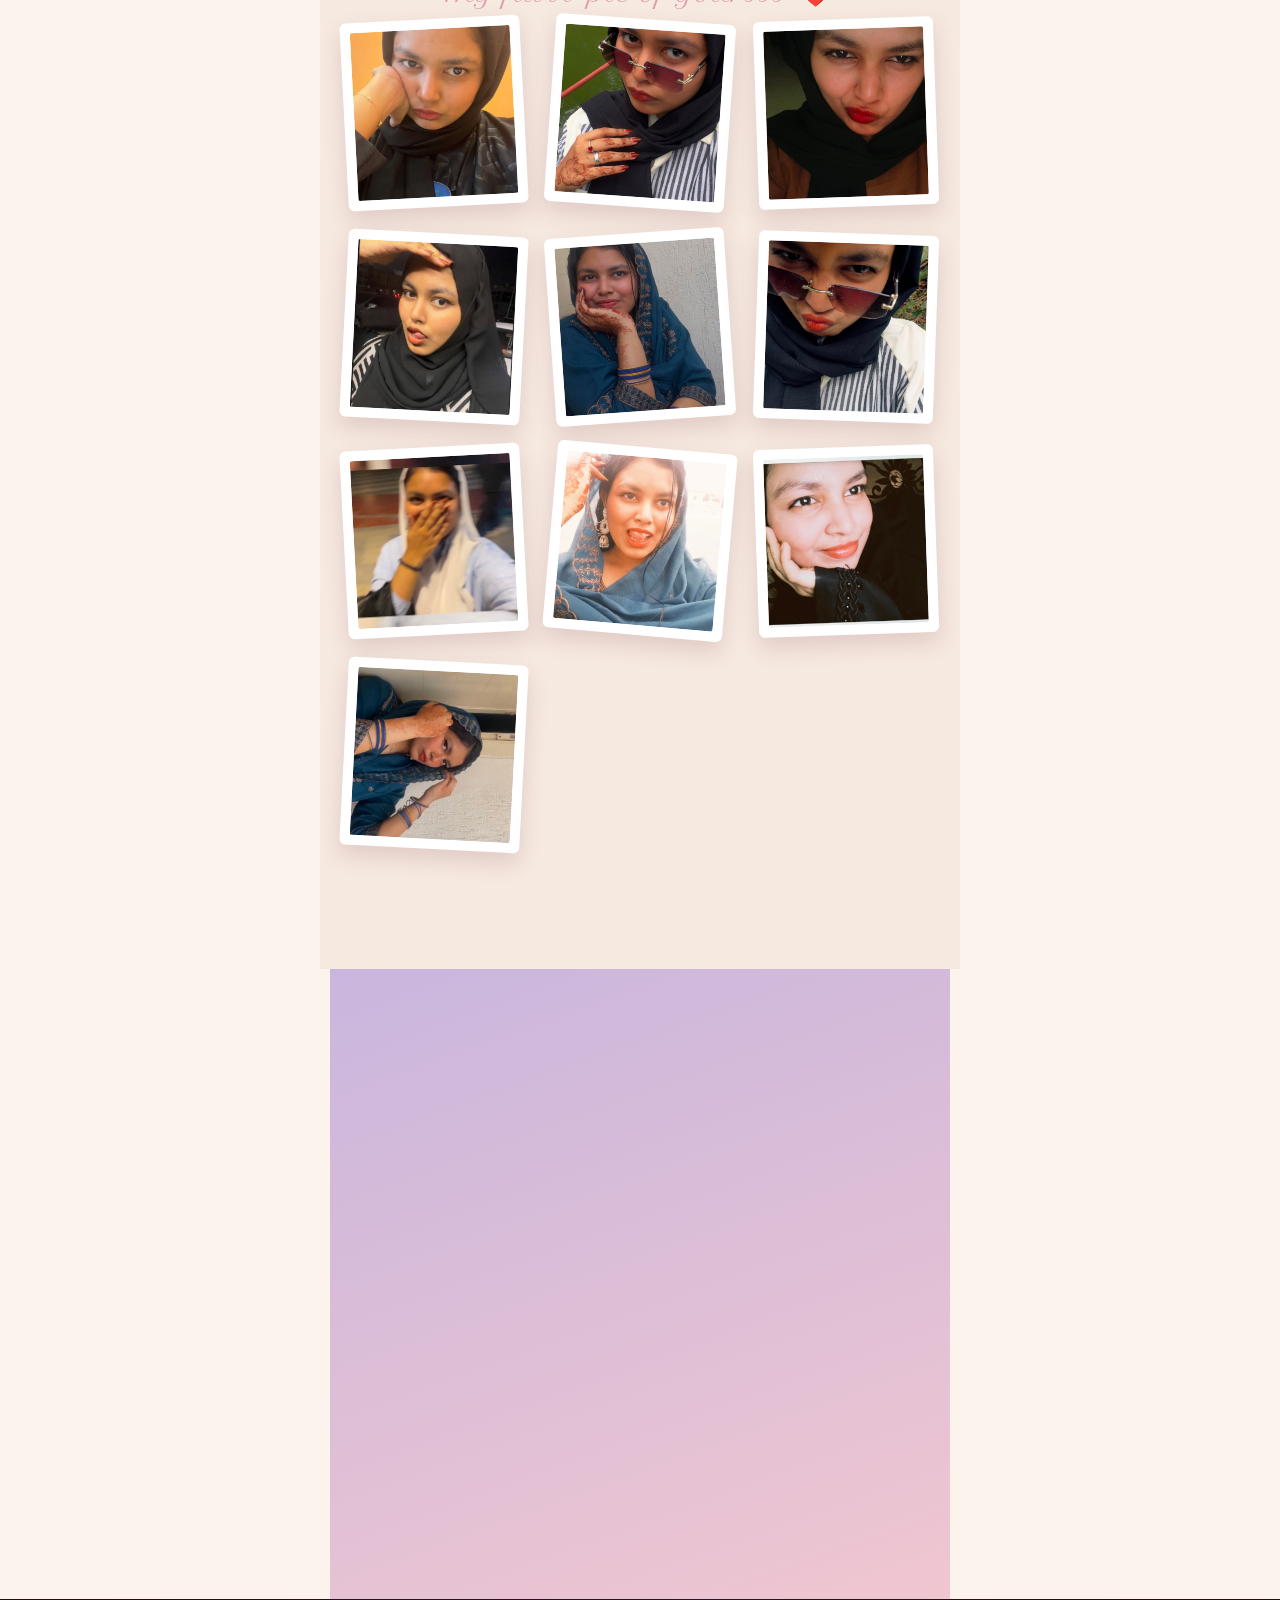
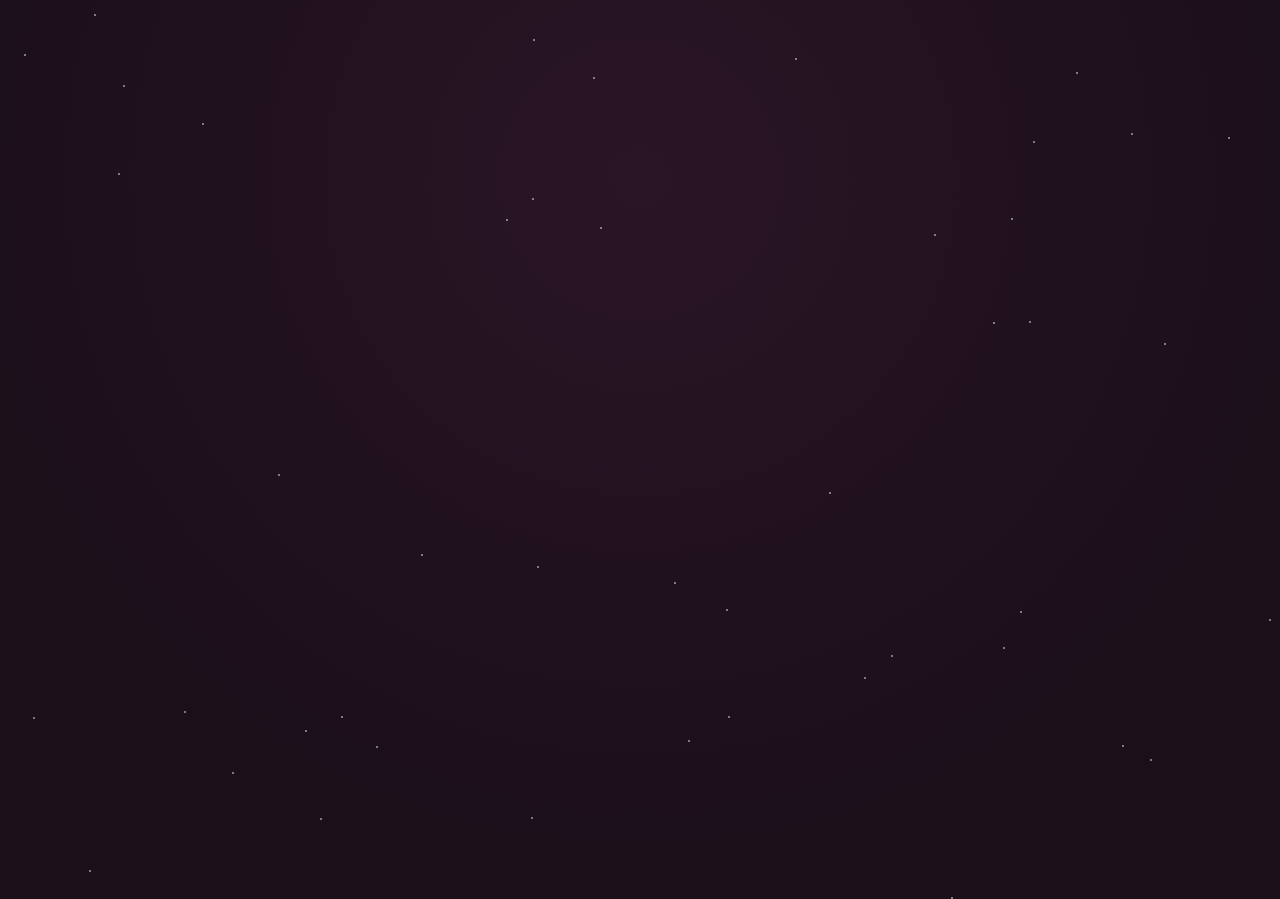
==== commit 86b665c5: "Add files via upload" ====
--- a/index.html
+++ b/index.html
@@ -19,15 +19,16 @@
 <!-- floating hearts / sparkles layer (populated by script.js) -->
 <div class="fx-layer" id="fxLayer" aria-hidden="true"></div>
 
+<!-- falling flower petals — active only through the opening / transition -->
+<div class="petals-layer" id="petalsLayer" aria-hidden="true"></div>
+
 <main id="main">
 
   <!-- ============ SECTION 0 — OPENING GATE ============ -->
   <section class="screen gate" id="gate">
     <div class="gate-inner">
-      <p class="gate-eyebrow">for sana</p>
-      <h1 class="gate-line">I made something<br>for you&hellip;</h1>
       <button class="open-btn" id="openBtn">
-        <span>Opennnnn</span> <span class="heart-emoji">&#10084;&#65039;</span>
+        <span>Opennnn</span> <span class="heart-emoji">&#10084;&#65039;</span>
       </button>
     </div>
     <div class="gate-sparkles" aria-hidden="true"></div>
@@ -35,6 +36,7 @@
 
   <!-- ============ SECTION 0.5 — TRANSITION GREETING ============ -->
   <section class="screen greet" id="greet">
+    <div class="petals-layer greet-petals" id="greetPetalsLayer" aria-hidden="true"></div>
     <h1 class="greet-line">Happy Birthday,<br>My Loveee <span class="heart-emoji">&#10084;&#65039;</span></h1>
   </section>
 
--- a/style.css
+++ b/style.css
@@ -83,6 +83,37 @@
 }
 
 /* ============================================================
+   FALLING PETALS — opening / transition only
+   ============================================================ */
+.petals-layer{
+  position: fixed; inset:0;
+  z-index: 5;
+  pointer-events:none;
+  overflow:hidden;
+}
+.greet-petals{
+  position: absolute; inset:0;
+  z-index: 0;
+  overflow:hidden;
+}
+.petal{
+  position:absolute;
+  top:-30px;
+  border-radius: 0 100% 0 100%;
+  opacity:0;
+  will-change: transform, opacity;
+  animation-name: petalFall;
+  animation-timing-function: linear;
+  animation-fill-mode: forwards;
+}
+@keyframes petalFall{
+  0%{ transform: translate3d(0, -5vh, 0) rotate(0deg); opacity:0; }
+  8%{ opacity: .9; }
+  50%{ transform: translate3d(var(--sway, 24px), 55vh, 0) rotate(180deg); }
+  100%{ transform: translate3d(0, 112vh, 0) rotate(360deg); opacity:.75; }
+}
+
+/* ============================================================
    FULL SCREEN SECTIONS (gate / greet / finale)
    ============================================================ */
 .screen{
@@ -100,20 +131,7 @@
     radial-gradient(circle at 80% 75%, rgba(201,182,222,0.45), transparent 55%),
     var(--cream);
 }
-.gate-inner{ position: relative; z-index: 2; max-width: 420px; }
-.gate-eyebrow{
-  font-family: var(--font-script);
-  font-size: 26px;
-  color: var(--rose);
-  margin-bottom: 6px;
-}
-.gate-line{
-  font-size: clamp(34px, 9vw, 48px);
-  line-height: 1.15;
-  color: var(--burgundy-deep);
-  margin-bottom: 34px;
-  font-style: italic;
-}
+.gate-inner{ position: relative; z-index: 6; max-width: 420px; }
 .open-btn{
   font-family: var(--font-body);
   font-weight: 500;
@@ -147,6 +165,8 @@
 .greet.show{ opacity:1; pointer-events:auto; }
 .greet.hide{ opacity:0; pointer-events:none; transition: opacity .9s var(--ease); }
 .greet-line{
+  position: relative;
+  z-index: 1;
   font-size: clamp(32px, 9vw, 52px);
   color: var(--burgundy-deep);
   line-height: 1.2;
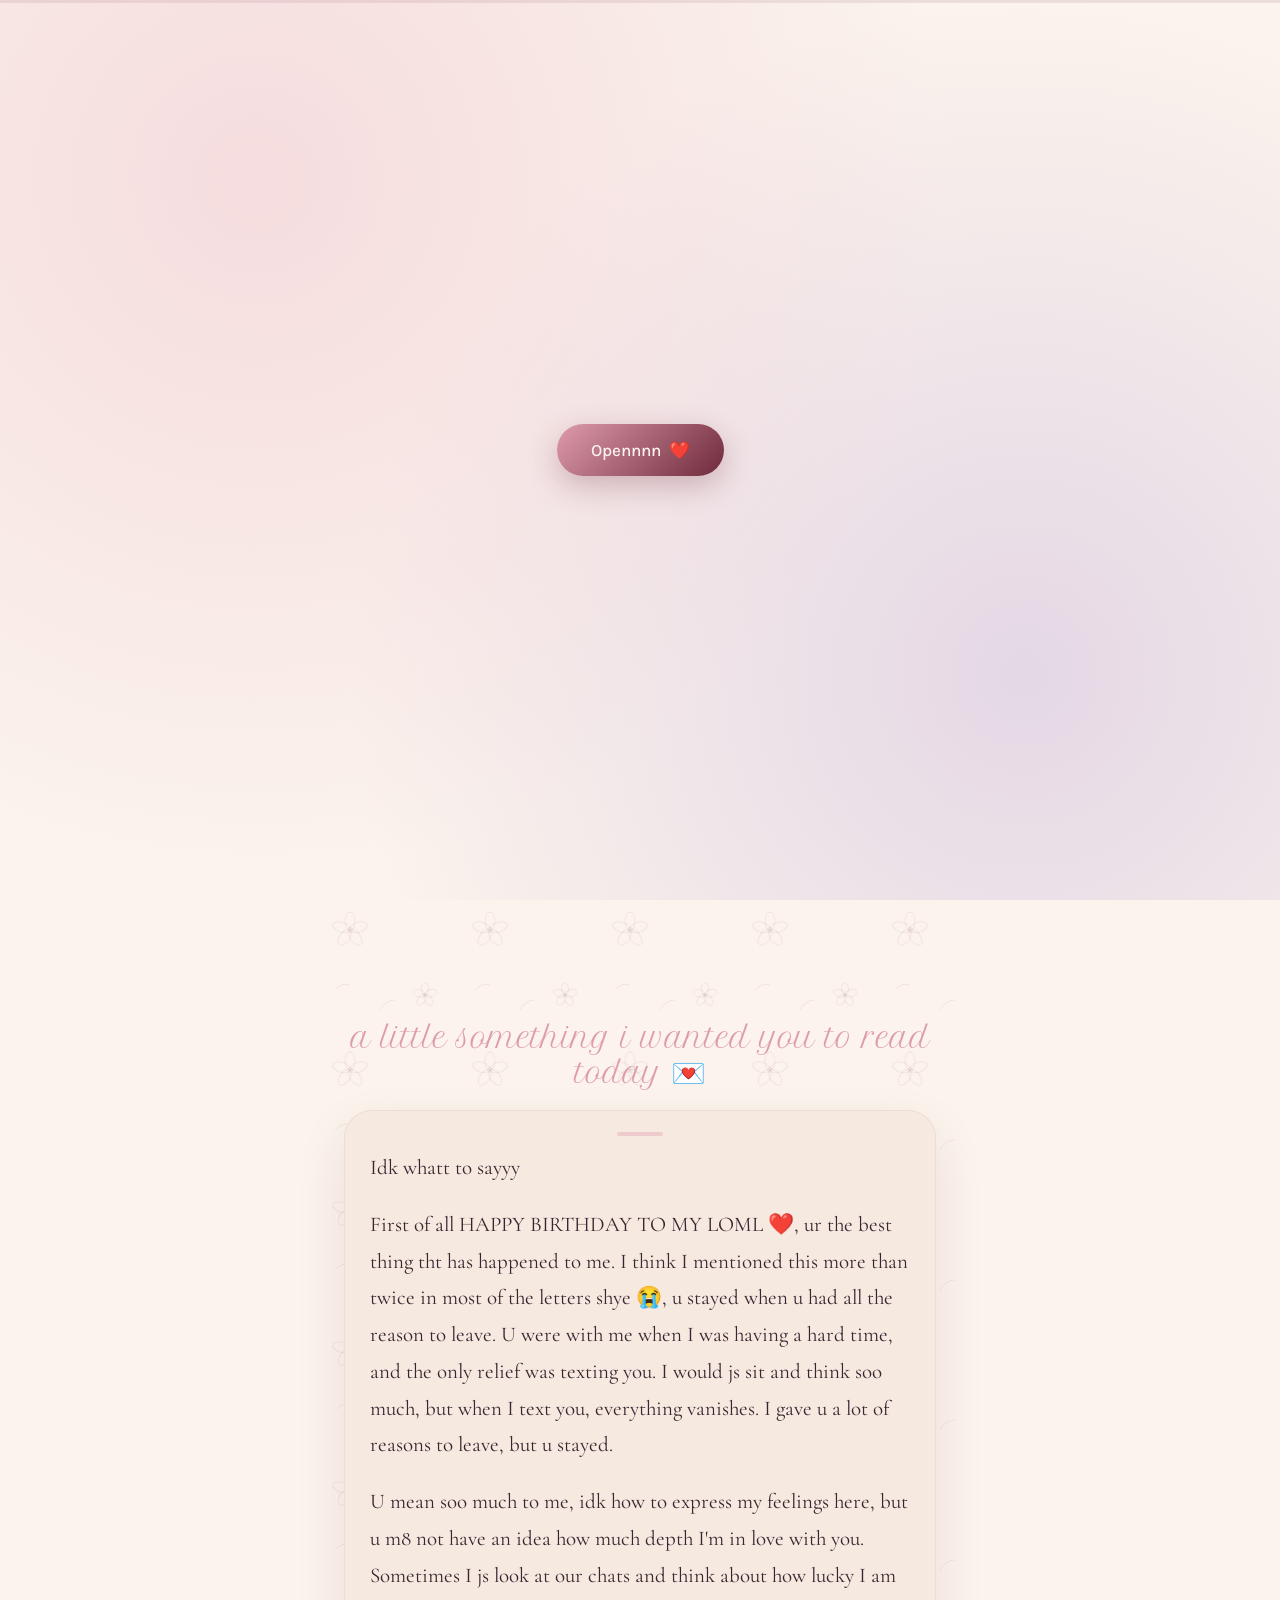
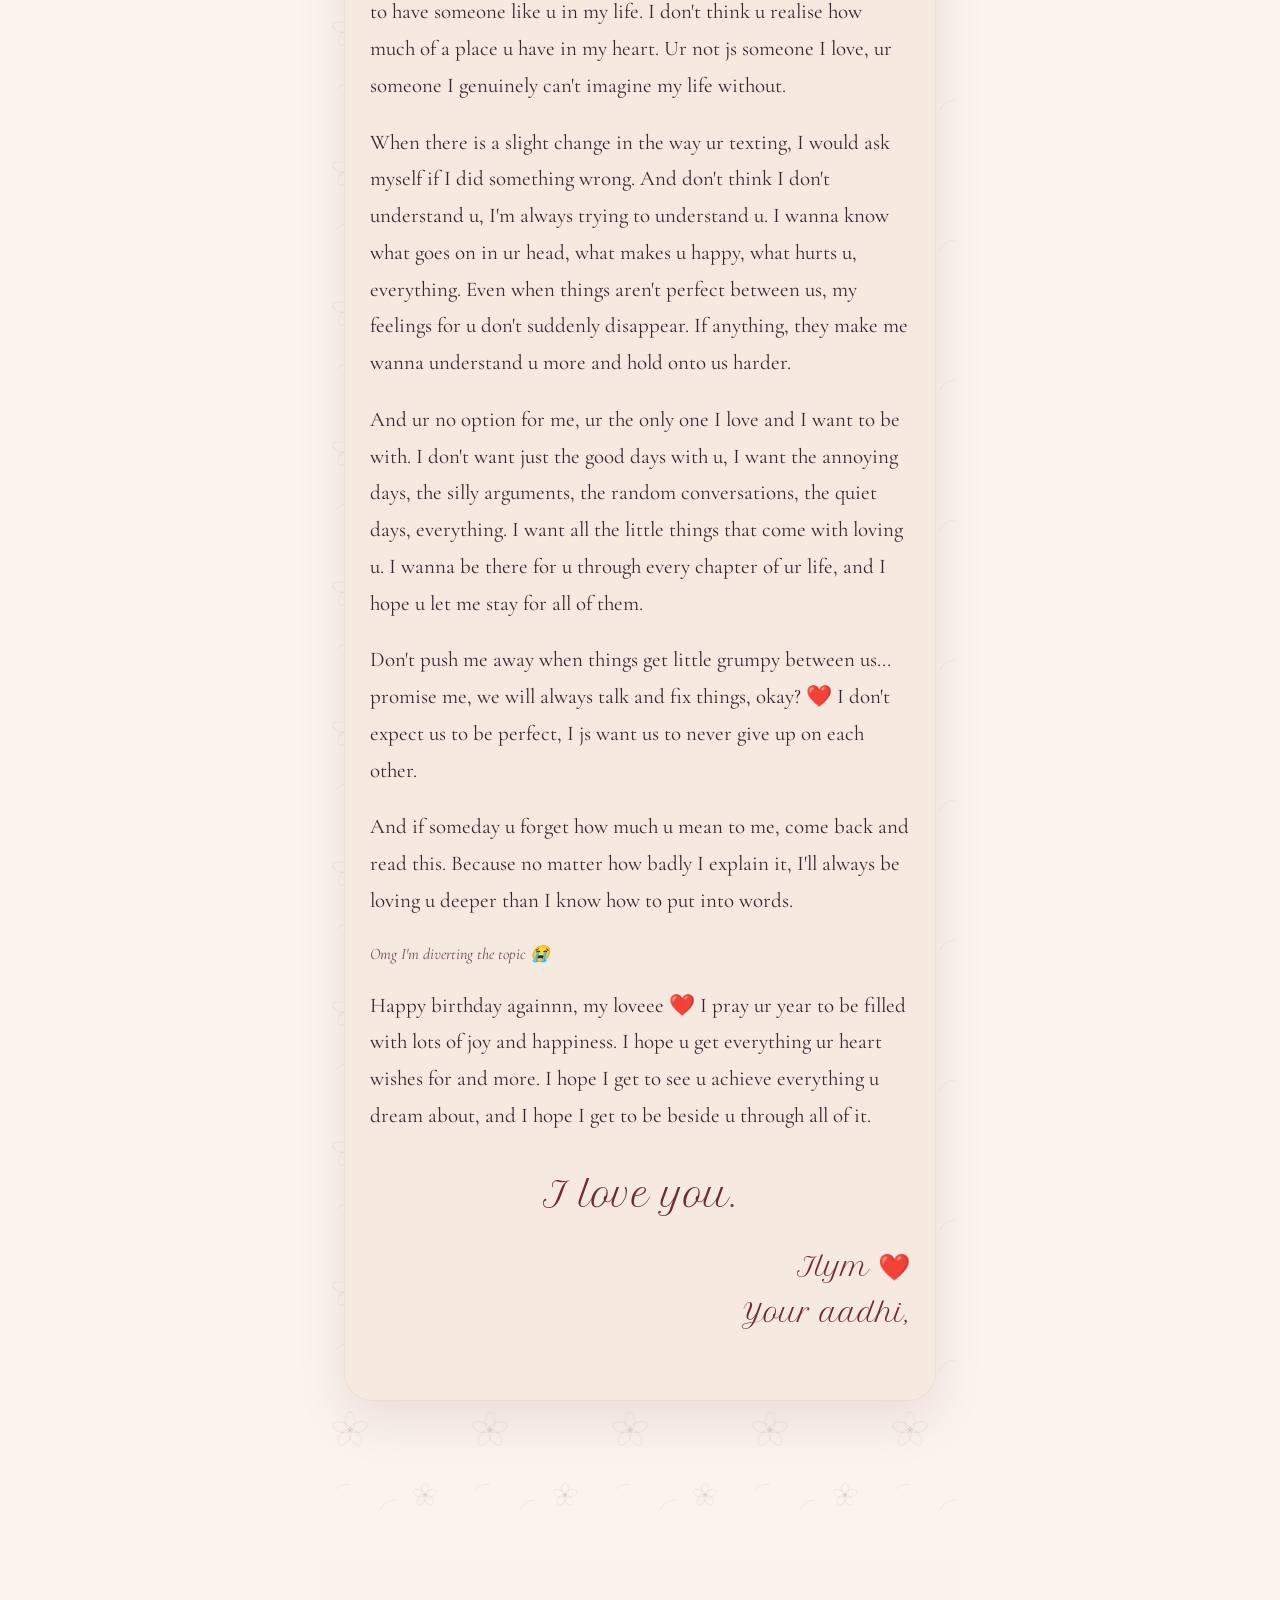
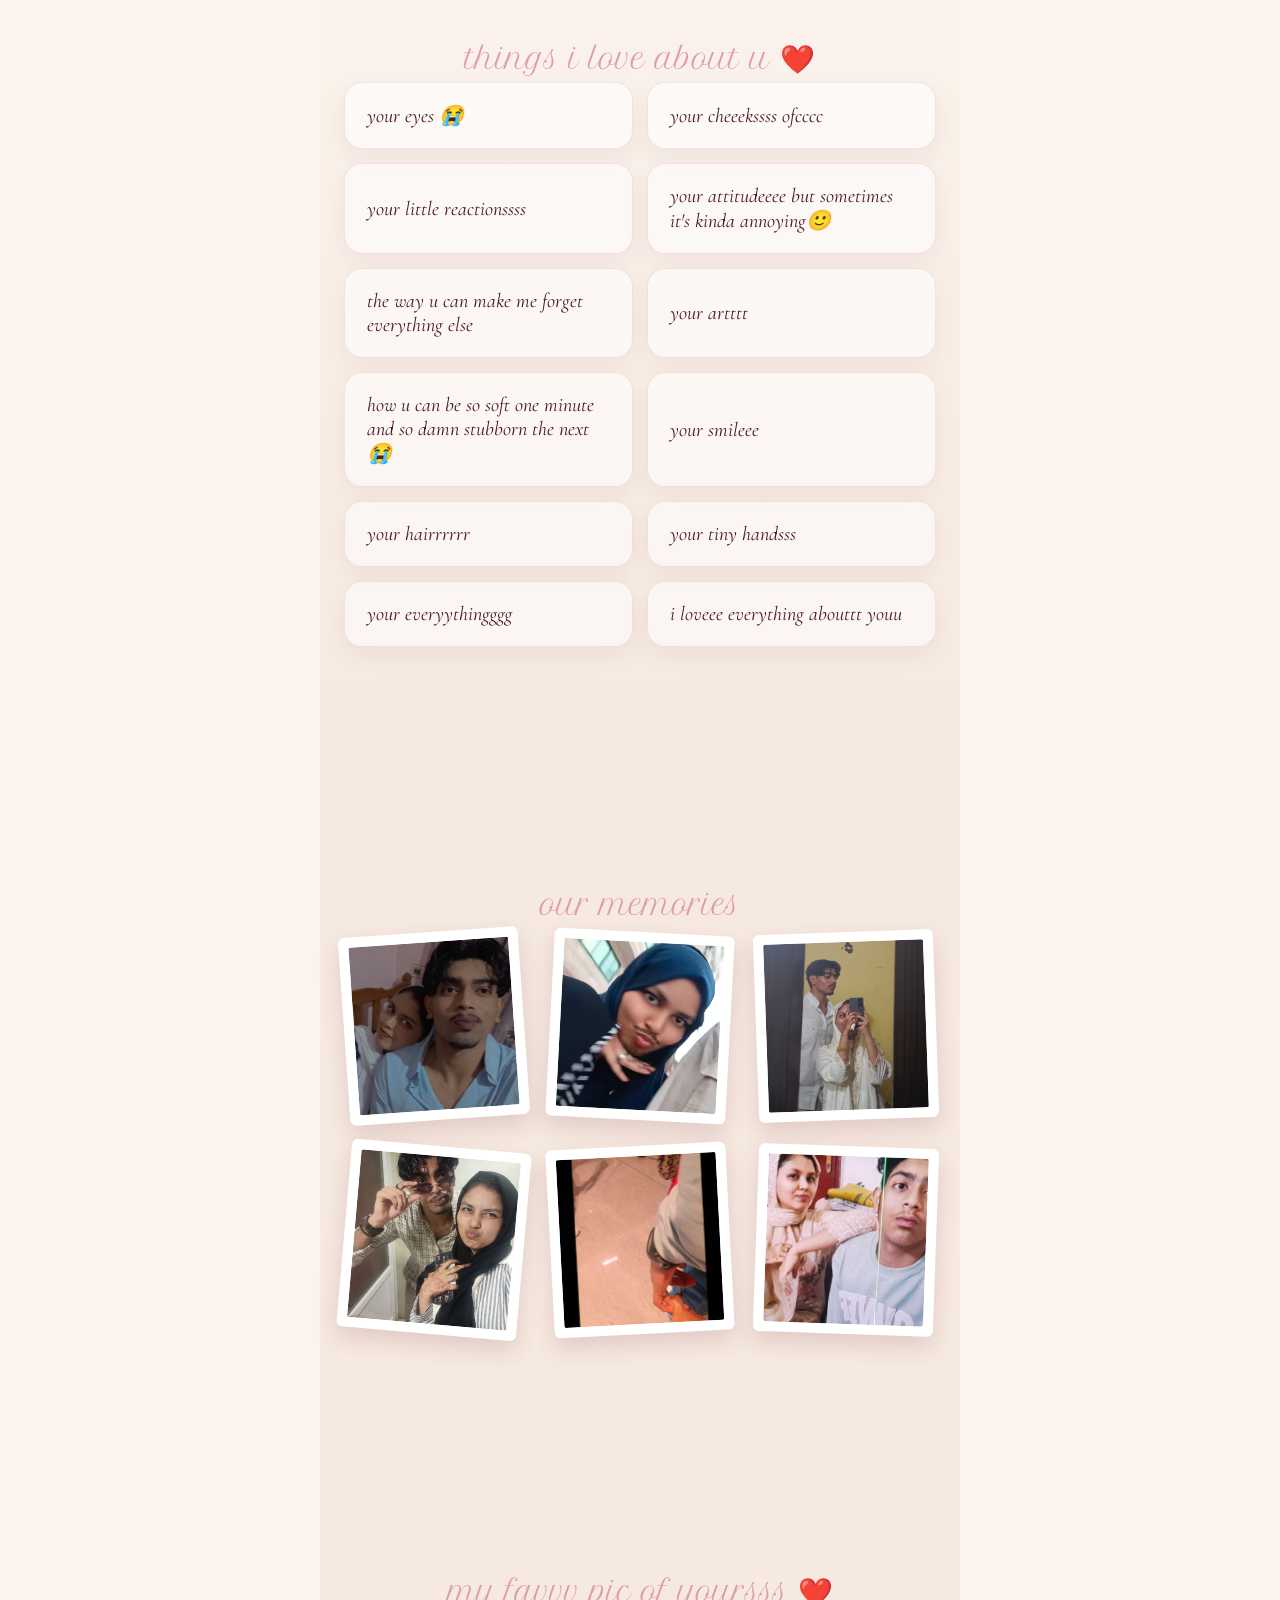
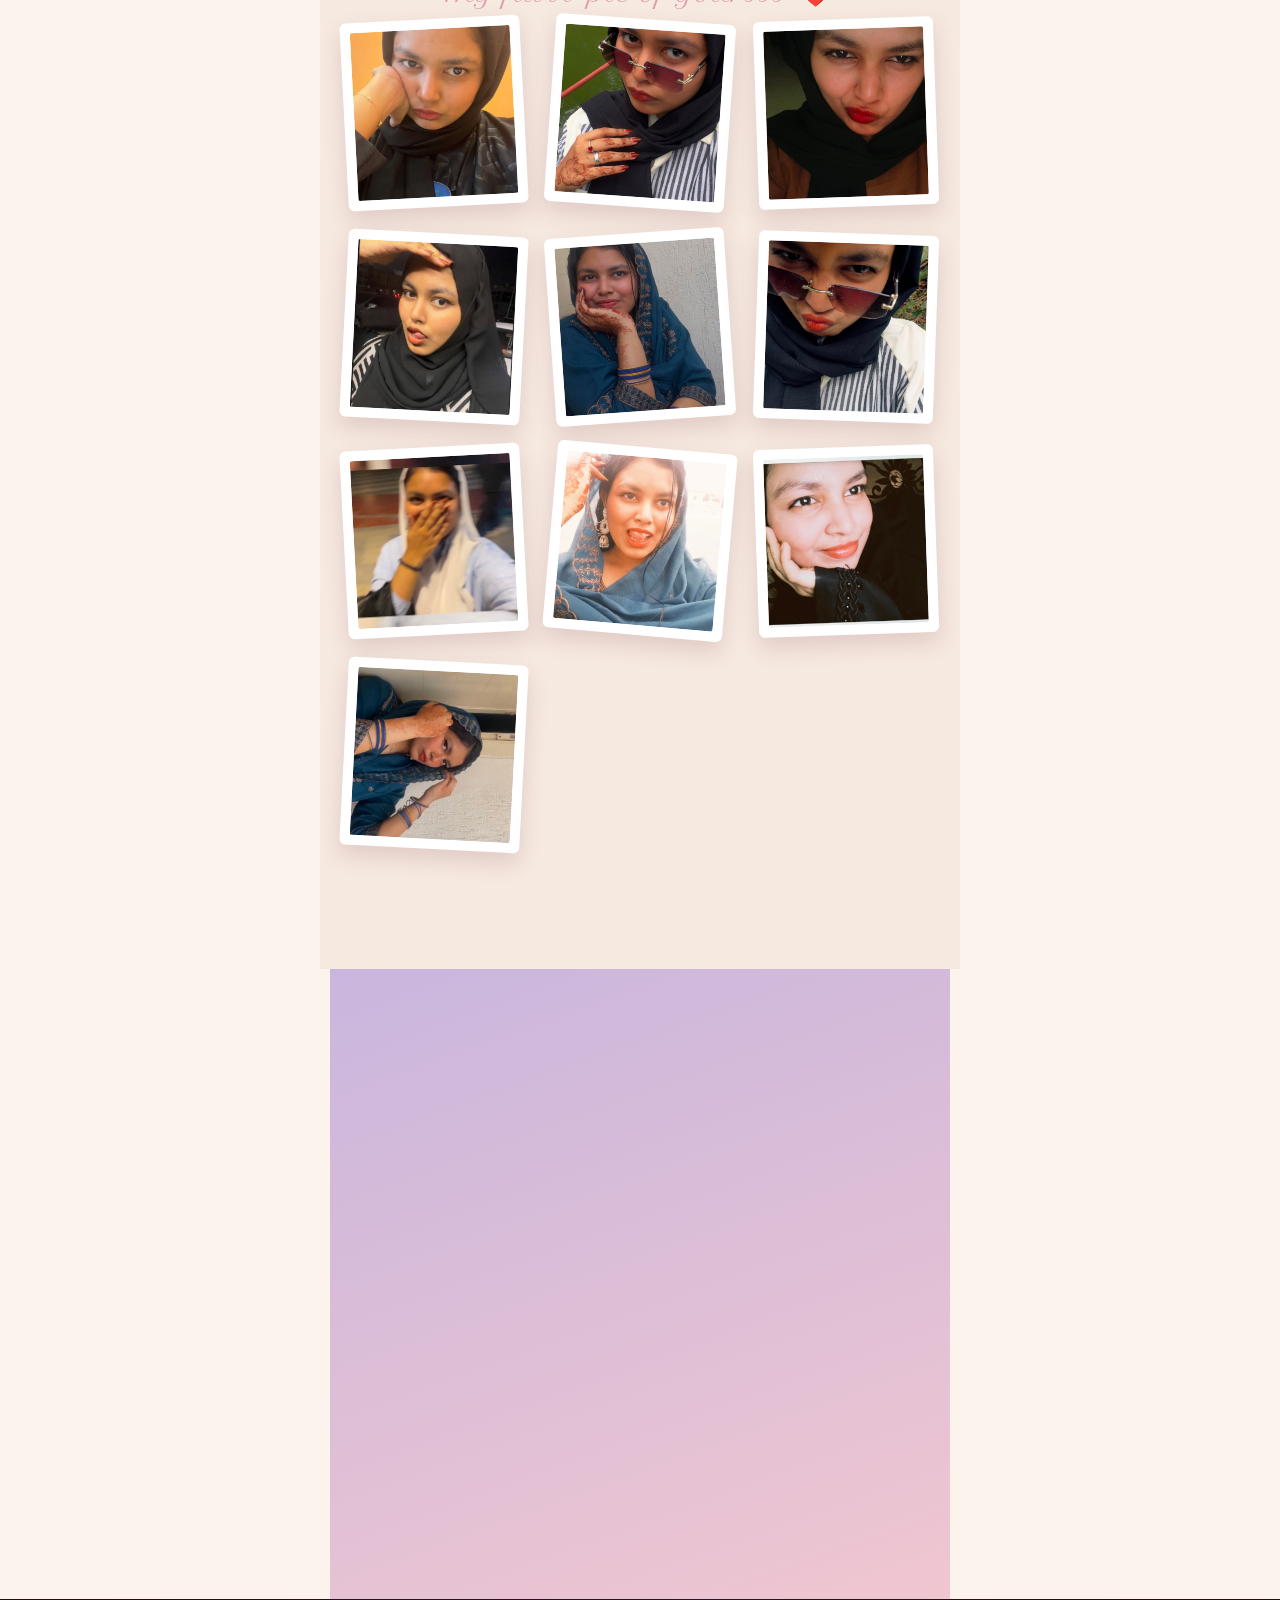
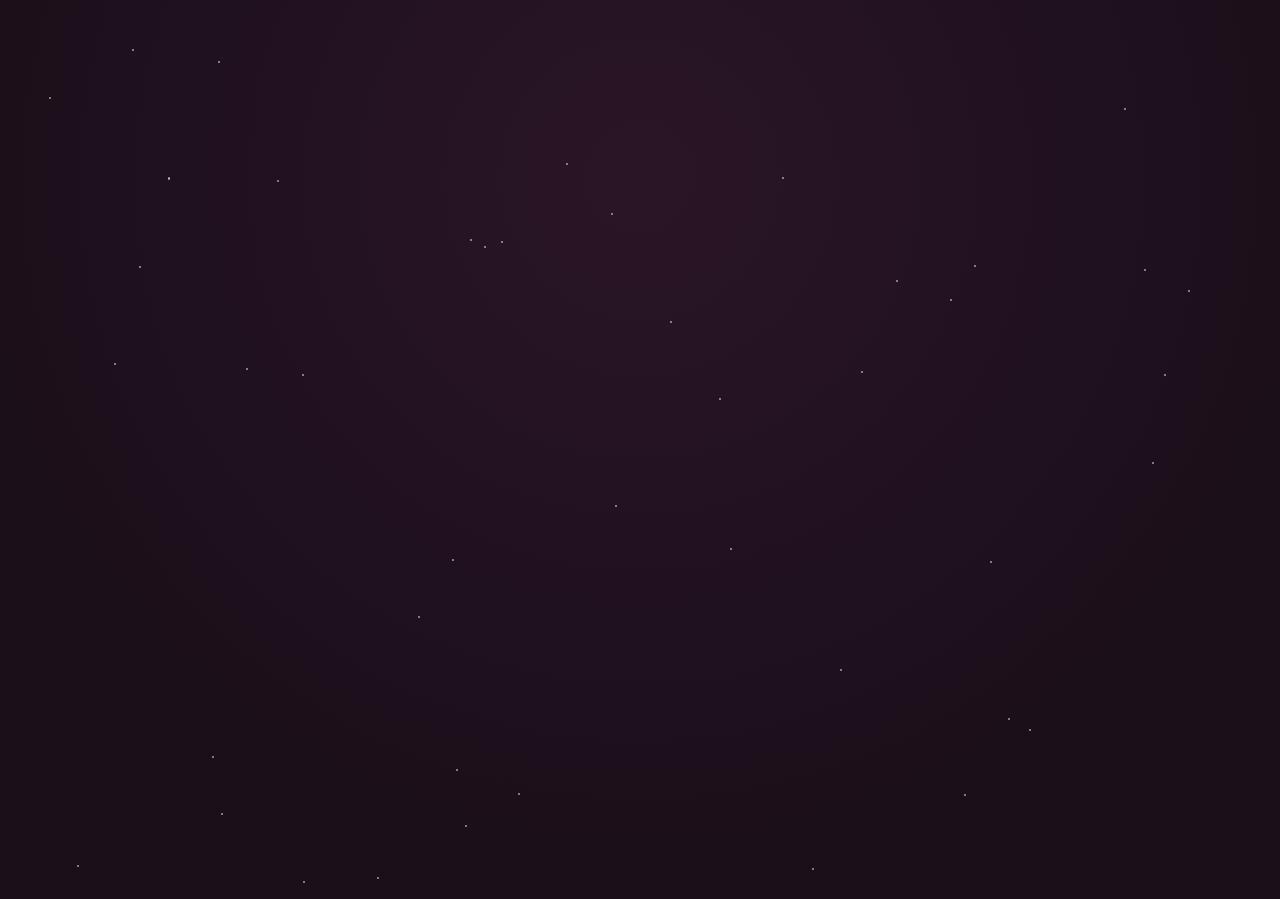
==== commit b2419640: "Add files via upload" ====
--- a/index.html
+++ b/index.html
@@ -32,6 +32,9 @@
       </button>
     </div>
     <div class="gate-sparkles" aria-hidden="true"></div>
+
+    <img class="gate-lily gate-lily-left" src="assets/lily.png" alt="" aria-hidden="true" onerror="this.style.display='none'">
+    <img class="gate-lily gate-lily-right" src="assets/lily.png" alt="" aria-hidden="true" onerror="this.style.display='none'">
   </section>
 
   <!-- ============ SECTION 0.5 — TRANSITION GREETING ============ -->
--- a/style.css
+++ b/style.css
@@ -155,6 +155,23 @@
 
 .gate.fading{ opacity:0; transform: scale(1.03); transition: opacity .7s var(--ease), transform .7s var(--ease); pointer-events:none; }
 
+.gate-lily{
+  position: absolute;
+  width: 150px; height: auto;
+  object-fit: contain;
+  opacity: 0.8;
+  z-index: 1;
+  pointer-events: none;
+  -webkit-mask-image: radial-gradient(circle, #000 60%, transparent 92%);
+  mask-image: radial-gradient(circle, #000 60%, transparent 92%);
+}
+.gate-lily-left{ bottom: -20px; left: -30px; }
+.gate-lily-right{ top: -24px; right: -30px; }
+
+@media (min-width: 480px){
+  .gate-lily{ width: 190px; height: 190px; }
+}
+
 /* ---- Greet ---- */
 .greet{
   position: fixed; inset:0; z-index: 300;
@@ -205,7 +222,12 @@
 /* ============================================================
    SECTION 1 — LETTER
    ============================================================ */
-.letter-section{ background: var(--cream); }
+.letter-section{
+  background-color: var(--cream);
+  background-image: url("data:image/svg+xml,%3Csvg%20xmlns%3D%22http%3A//www.w3.org/2000/svg%22%20width%3D%22140%22%20height%3D%22140%22%3E%0A%3Cg%20fill%3D%22none%22%20stroke%3D%22rgba%28110%2C42%2C59%2C0.07%29%22%20stroke-width%3D%221%22%3E%0A%3Cg%20transform%3D%22translate%2830%2C30%29%22%3E%0A%3Cellipse%20cx%3D%220%22%20cy%3D%22-9%22%20rx%3D%225%22%20ry%3D%229%22/%3E%0A%3Cellipse%20cx%3D%220%22%20cy%3D%22-9%22%20rx%3D%225%22%20ry%3D%229%22%20transform%3D%22rotate%2872%29%22/%3E%0A%3Cellipse%20cx%3D%220%22%20cy%3D%22-9%22%20rx%3D%225%22%20ry%3D%229%22%20transform%3D%22rotate%28144%29%22/%3E%0A%3Cellipse%20cx%3D%220%22%20cy%3D%22-9%22%20rx%3D%225%22%20ry%3D%229%22%20transform%3D%22rotate%28216%29%22/%3E%0A%3Cellipse%20cx%3D%220%22%20cy%3D%22-9%22%20rx%3D%225%22%20ry%3D%229%22%20transform%3D%22rotate%28288%29%22/%3E%0A%3Ccircle%20cx%3D%220%22%20cy%3D%220%22%20r%3D%222.5%22/%3E%0A%3C/g%3E%0A%3Cg%20transform%3D%22translate%28105%2C95%29%22%3E%0A%3Cellipse%20cx%3D%220%22%20cy%3D%22-6%22%20rx%3D%223.5%22%20ry%3D%226%22/%3E%0A%3Cellipse%20cx%3D%220%22%20cy%3D%22-6%22%20rx%3D%223.5%22%20ry%3D%226%22%20transform%3D%22rotate%2872%29%22/%3E%0A%3Cellipse%20cx%3D%220%22%20cy%3D%22-6%22%20rx%3D%223.5%22%20ry%3D%226%22%20transform%3D%22rotate%28144%29%22/%3E%0A%3Cellipse%20cx%3D%220%22%20cy%3D%22-6%22%20rx%3D%223.5%22%20ry%3D%226%22%20transform%3D%22rotate%28216%29%22/%3E%0A%3Cellipse%20cx%3D%220%22%20cy%3D%22-6%22%20rx%3D%223.5%22%20ry%3D%226%22%20transform%3D%22rotate%28288%29%22/%3E%0A%3Ccircle%20cx%3D%220%22%20cy%3D%220%22%20r%3D%221.8%22/%3E%0A%3C/g%3E%0A%3Cpath%20d%3D%22M60%20110%20Q65%20100%2075%20100%22/%3E%0A%3Cpath%20d%3D%22M15%2090%20Q22%2082%2030%2085%22/%3E%0A%3C/g%3E%0A%3C/svg%3E");
+  background-repeat: repeat;
+  background-size: 140px 140px;
+}
 .letter-paper{
   background: var(--cream-2);
   border-radius: var(--radius-lg);
@@ -281,6 +303,7 @@
   display:block;
 }
 
+
 /* ============================================================
    SECTION 3 — MEMORIES / SCRAPBOOK
    ============================================================ */
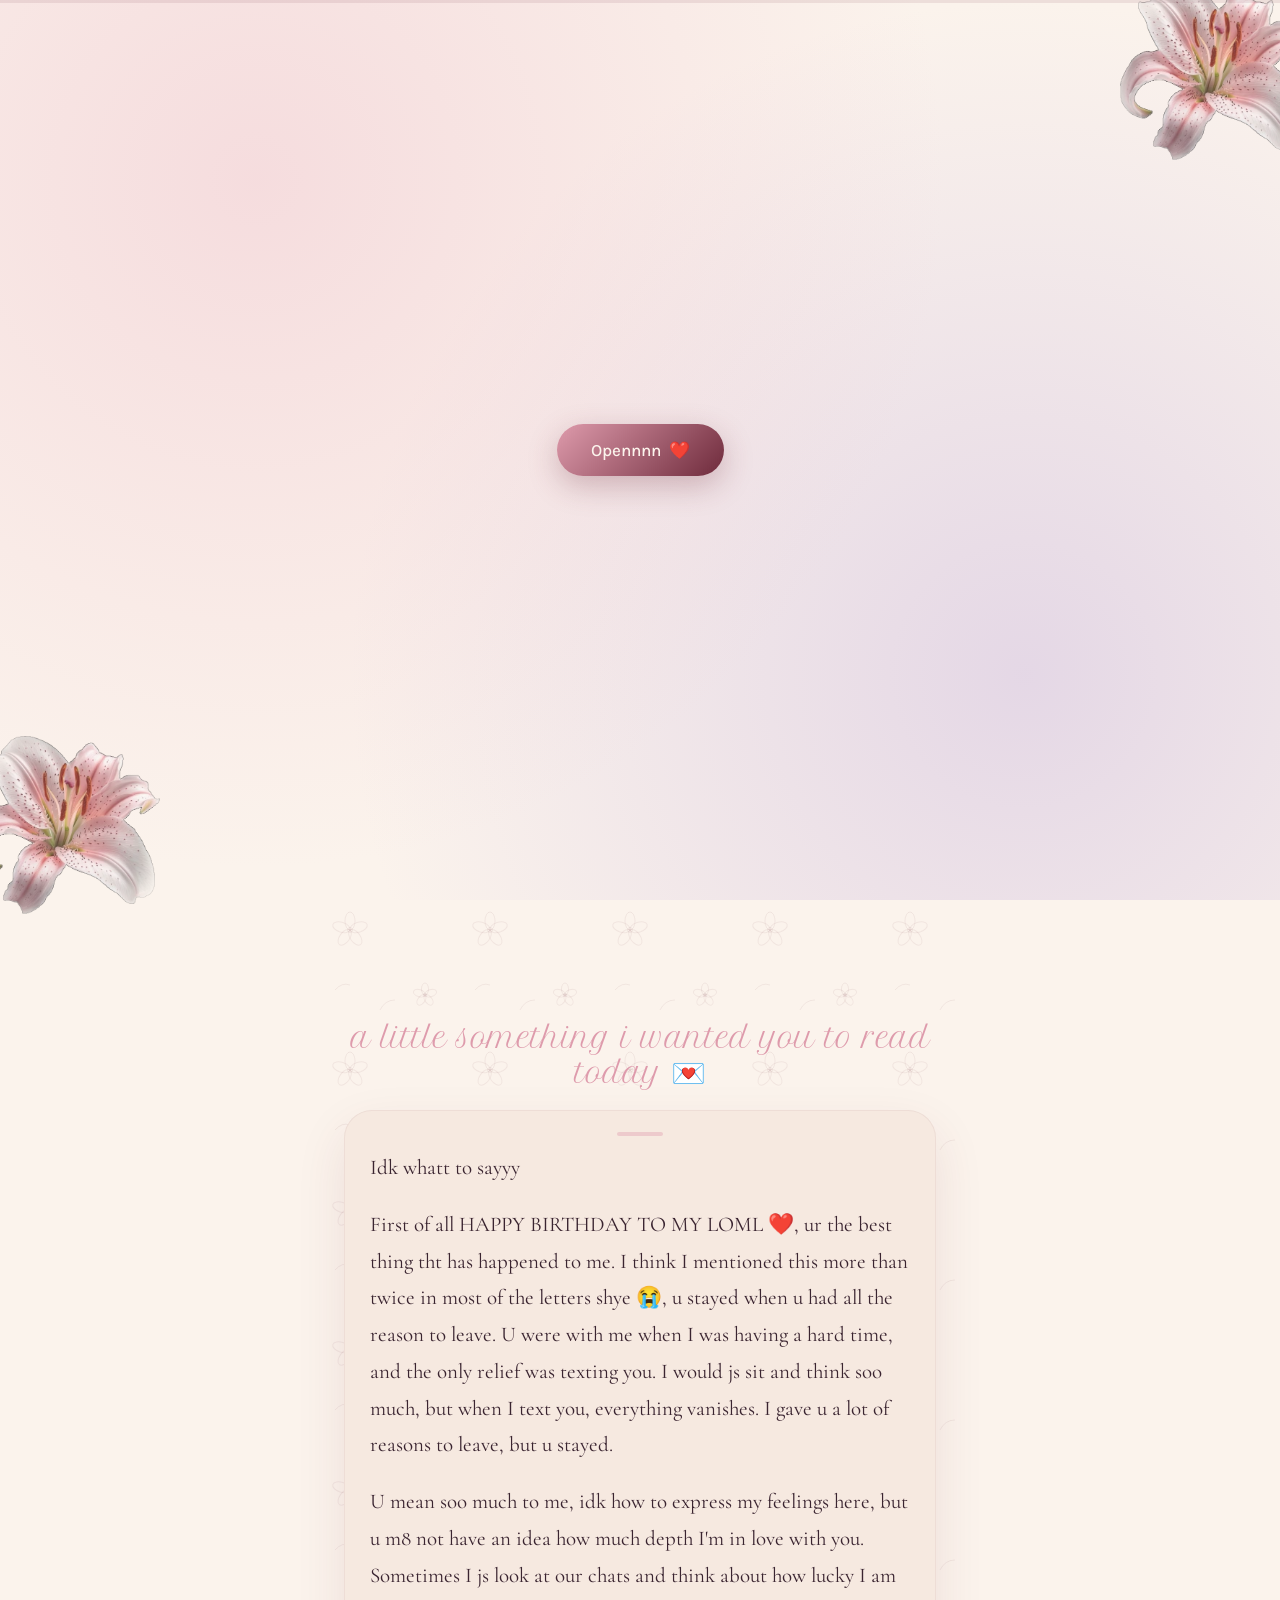
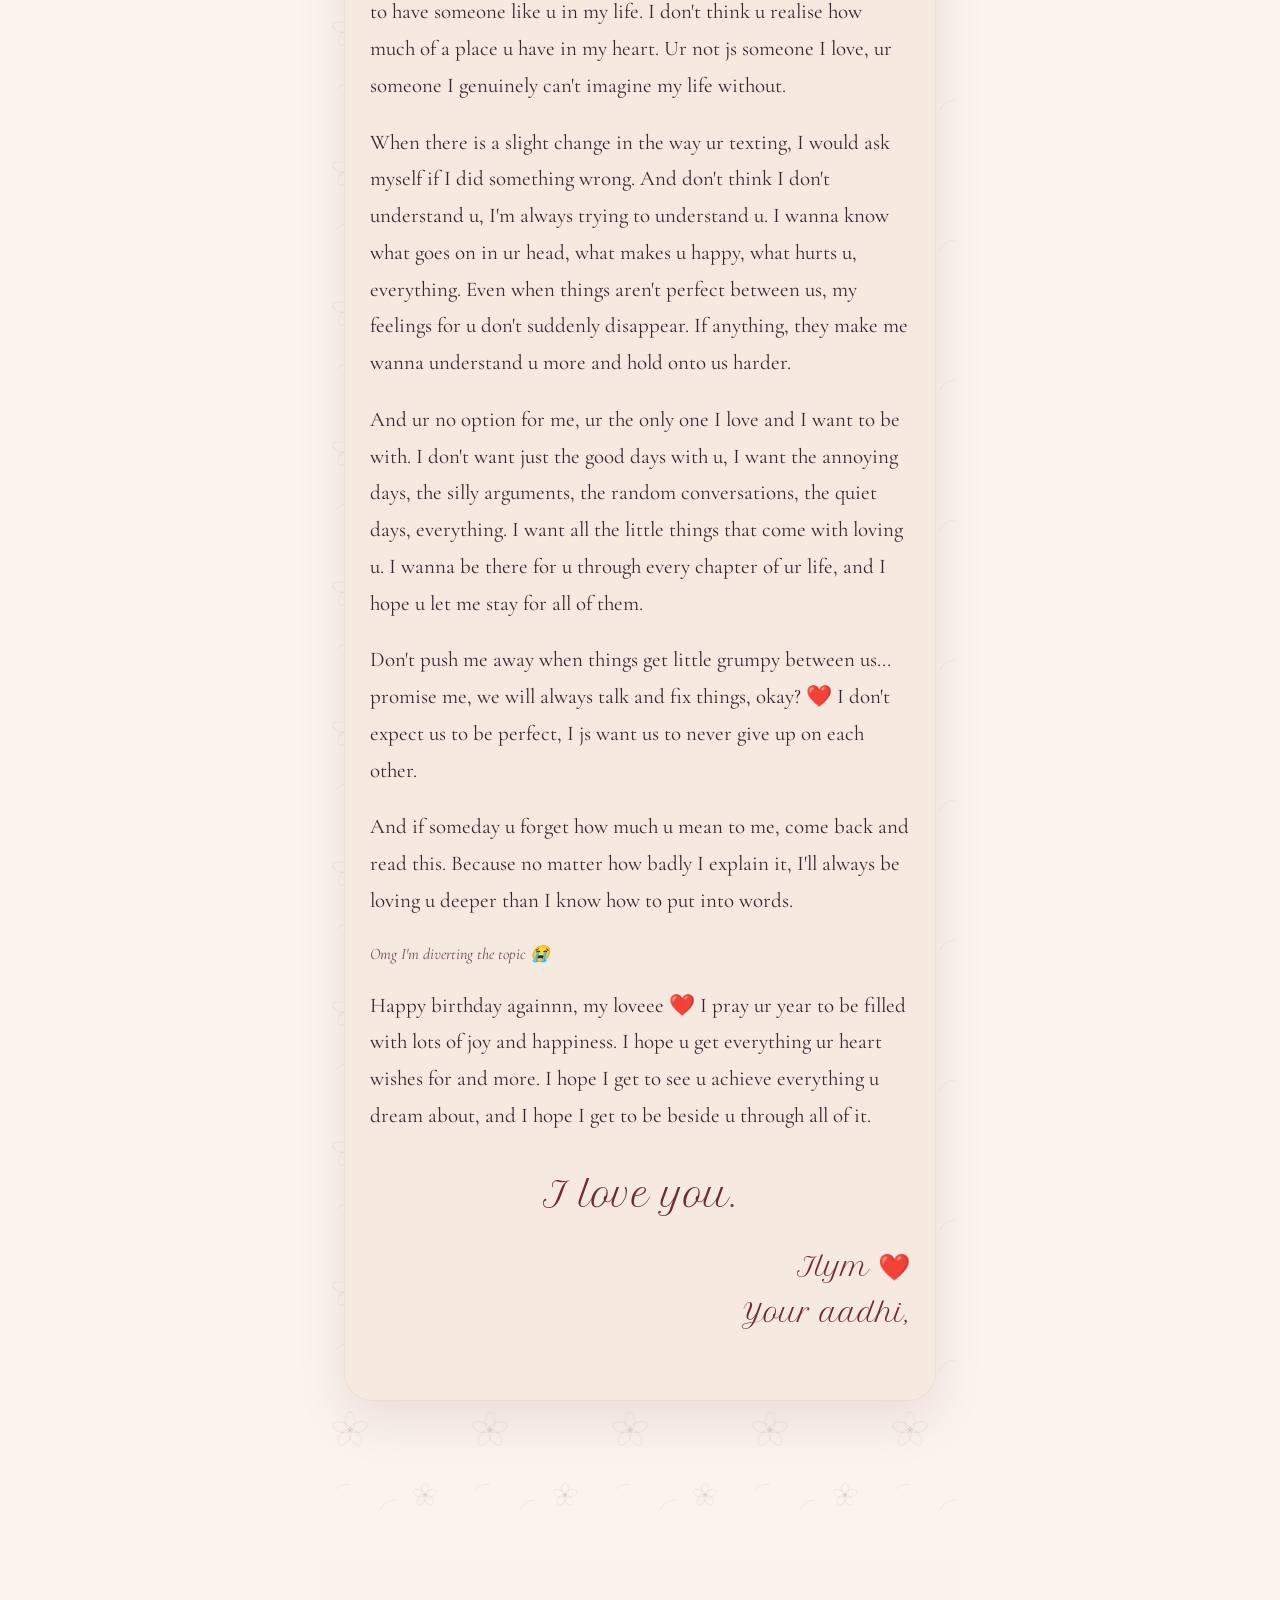
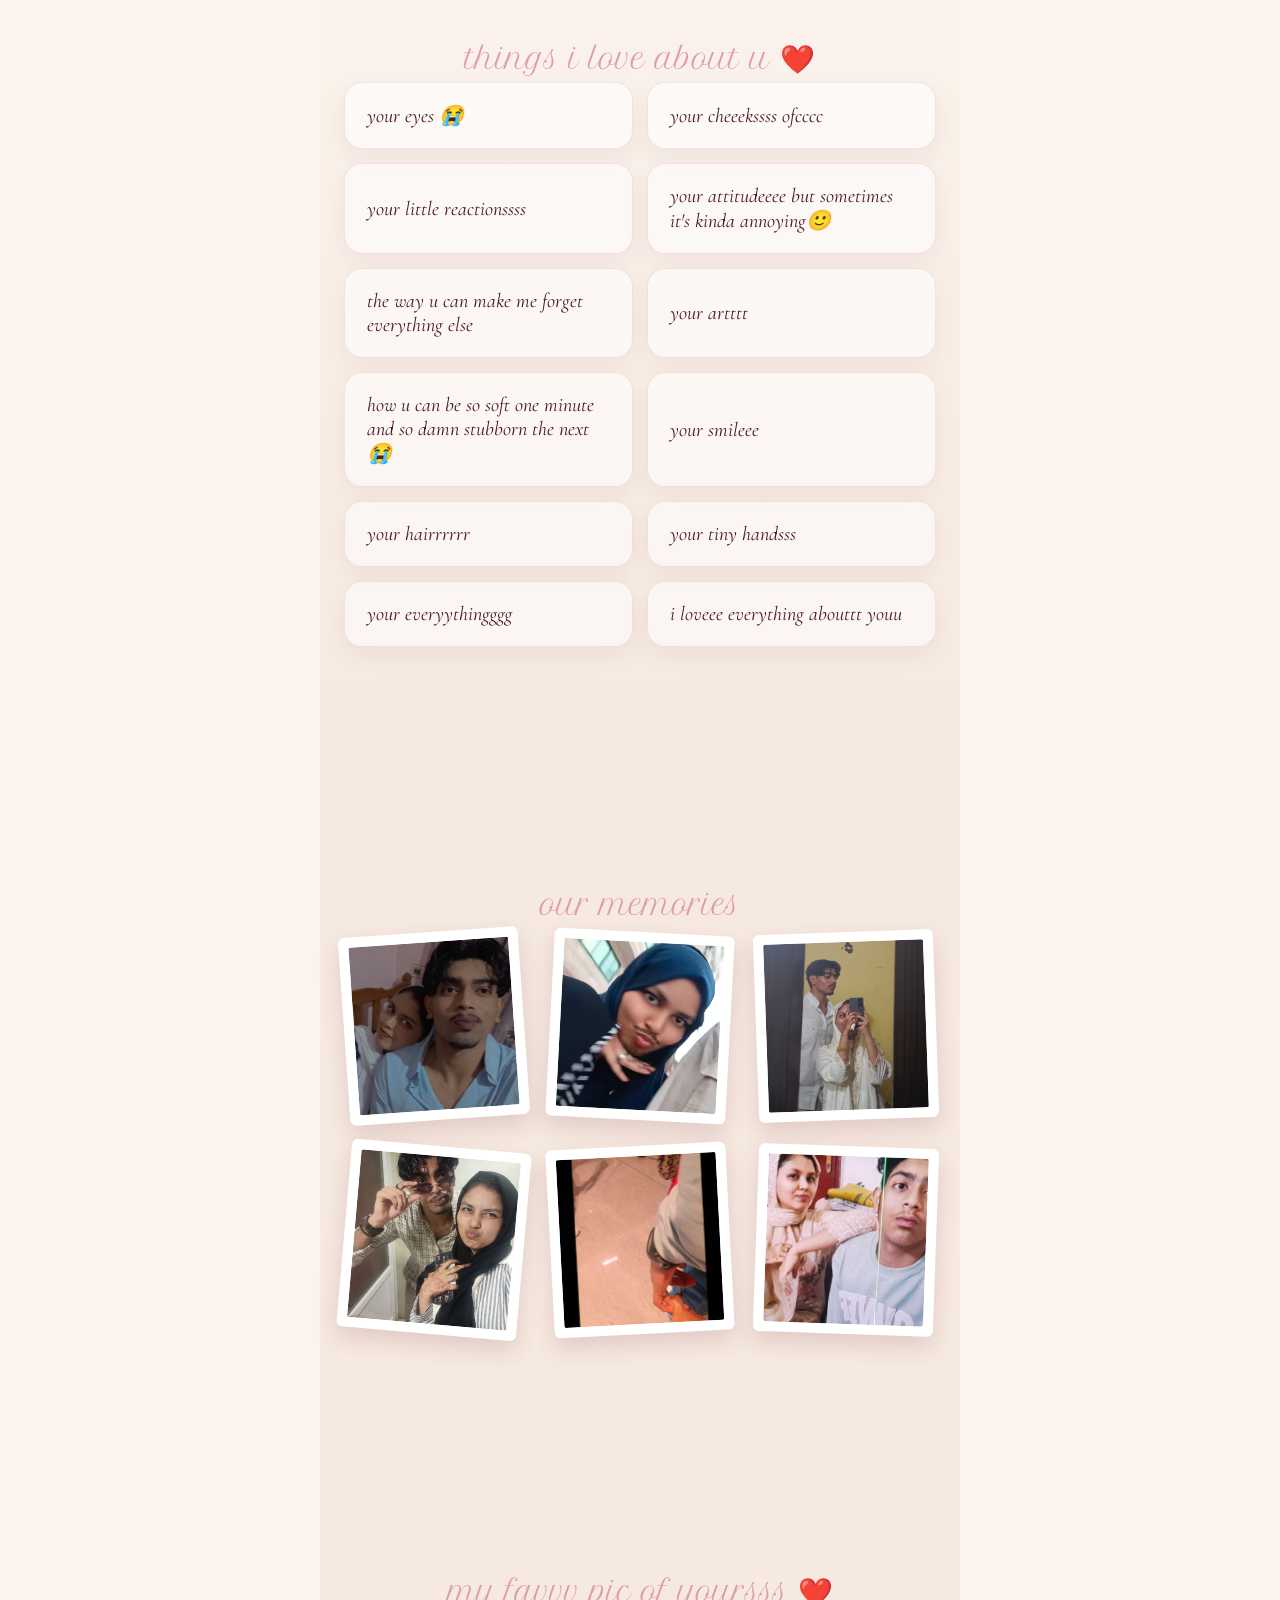
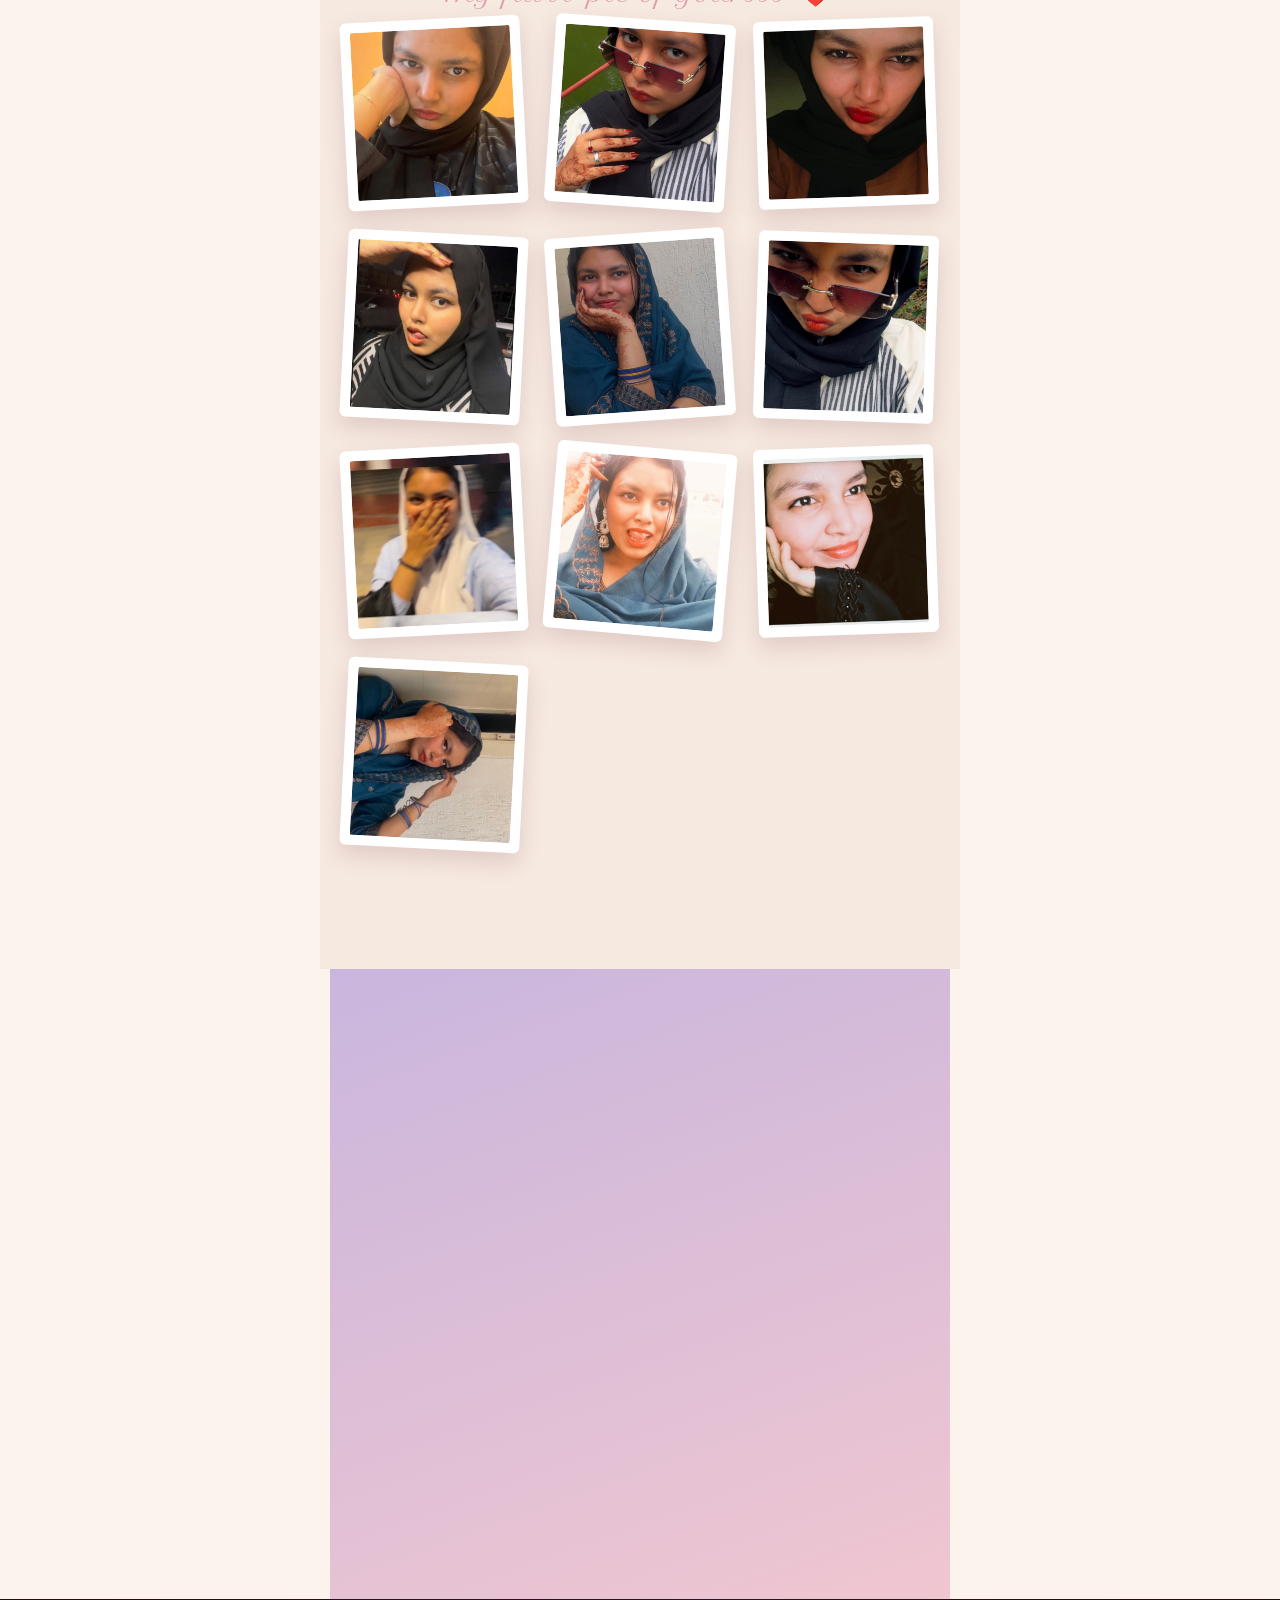
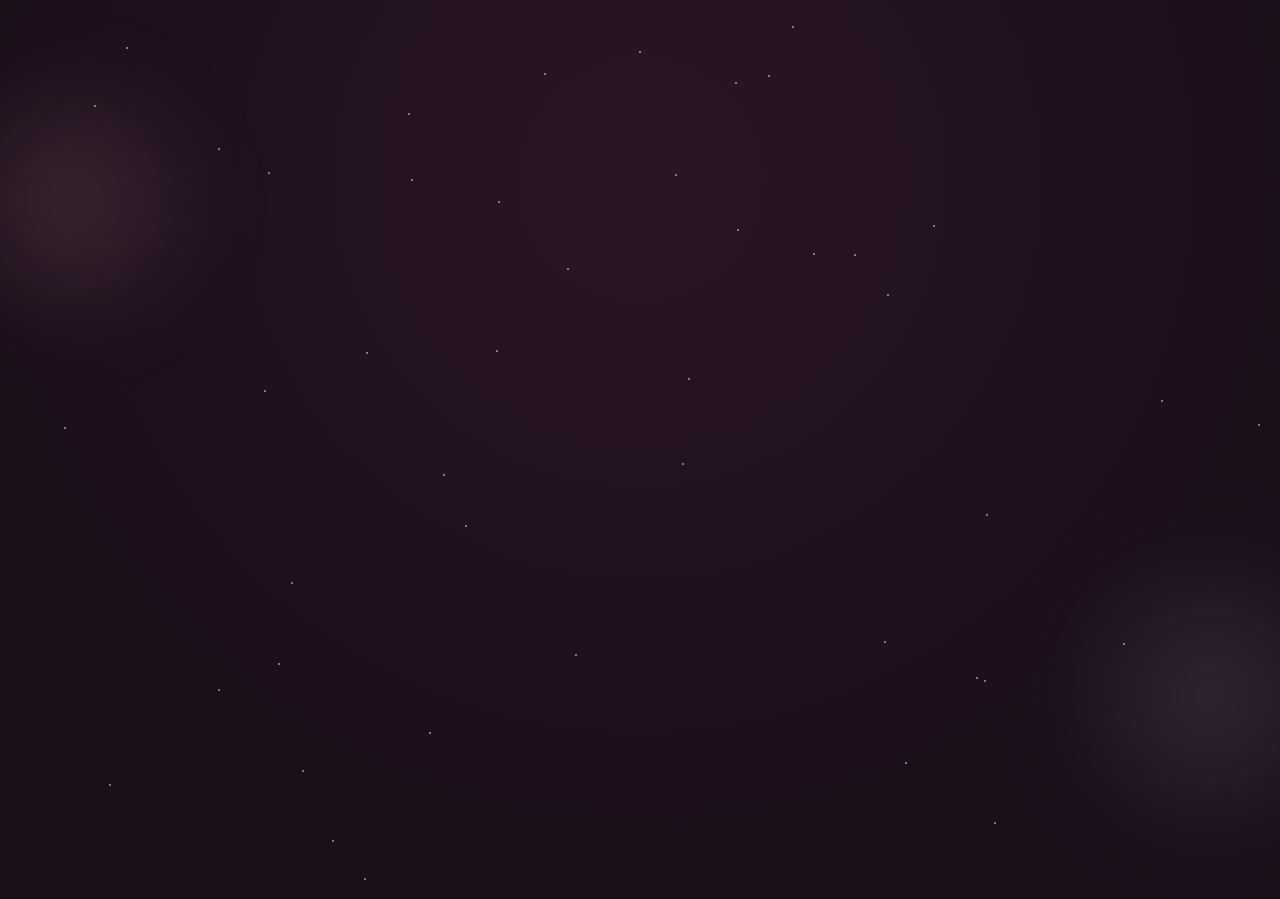
==== commit b353f4f8: "Add files via upload" ====
--- a/index.html
+++ b/index.html
@@ -182,6 +182,7 @@
 
   <!-- ============ SECTION 4 — IF I COULD GIVE U ANYTHING ============ -->
   <section class="section gift-section" id="gift-section">
+    <img class="gift-sticker" src="assets/lilies-sticker.png" alt="" aria-hidden="true" onerror="this.style.display='none'">
     <p class="gift-line" data-p>If I could give u anything for ur birthday&hellip;</p>
     <p class="gift-line gift-line-main" data-p>I'd give u the ability to see yourself through my eyes for a moment.</p>
     <p class="gift-line gift-line-final" data-p>Maybe then you'd finally understand how beautiful, special and loved u really are. <span class="heart-emoji">&#10084;&#65039;</span></p>
--- a/style.css
+++ b/style.css
@@ -376,14 +376,40 @@
    SECTION 4 — GIFT
    ============================================================ */
 .gift-section{
-  background: linear-gradient(160deg, var(--lavender), var(--blush));
+  background-color: var(--lavender);
+  background-image:
+    linear-gradient(160deg, var(--lavender), var(--blush)),
+    radial-gradient(circle at 8px 8px, rgba(255,255,255,0.55) 1.4px, transparent 1.6px),
+    radial-gradient(circle at 28px 20px, rgba(255,255,255,0.4) 1.1px, transparent 1.3px),
+    radial-gradient(circle at 45px 6px, rgba(217,168,87,0.35) 1.3px, transparent 1.5px),
+    radial-gradient(circle at 18px 40px, rgba(255,255,255,0.4) 1.2px, transparent 1.4px);
+  background-blend-mode: normal, screen, screen, screen, screen;
+  background-repeat: no-repeat, repeat, repeat, repeat, repeat;
+  background-size: 100% 100%, 60px 60px, 60px 60px, 60px 60px, 60px 60px;
   min-height: 70svh;
   display:flex; flex-direction:column; align-items:center; justify-content:center;
   gap: 26px;
   text-align:center;
   max-width: 620px;
+  position: relative;
+  overflow: hidden;
+}
+.gift-sticker{
+  position: absolute;
+  width: 130px; height: auto;
+  top: 6%;
+  right: -14px;
+  transform: rotate(14deg);
+  filter: drop-shadow(0 10px 18px rgba(74,24,38,0.18));
+  z-index: 1;
+  pointer-events: none;
+}
+@media (min-width: 480px){
+  .gift-sticker{ width: 160px; }
 }
 .gift-line{
+  position: relative;
+  z-index: 2;
   font-family: var(--font-display);
   font-style: italic;
   font-size: 21px;
@@ -399,10 +425,29 @@
    SECTION 5 — FINALE
    ============================================================ */
 .finale{
-  background: radial-gradient(circle at 50% 20%, var(--dark-bg-2), var(--dark-bg) 70%);
+  background:
+    radial-gradient(circle at 50% 20%, var(--dark-bg-2), var(--dark-bg) 70%);
   color: var(--cream);
   flex-direction: column;
   overflow:hidden;
+  position: relative;
+}
+.finale::before, .finale::after{
+  content:"";
+  position:absolute;
+  border-radius:50%;
+  filter: blur(50px);
+  pointer-events:none;
+}
+.finale::before{
+  width: 260px; height: 260px;
+  top: 8%; left: -60px;
+  background: radial-gradient(circle, rgba(222,155,172,0.22), transparent 70%);
+}
+.finale::after{
+  width: 300px; height: 300px;
+  bottom: 6%; right: -80px;
+  background: radial-gradient(circle, rgba(201,182,222,0.18), transparent 70%);
 }
 .stars{ position:absolute; inset:0; }
 .star{
